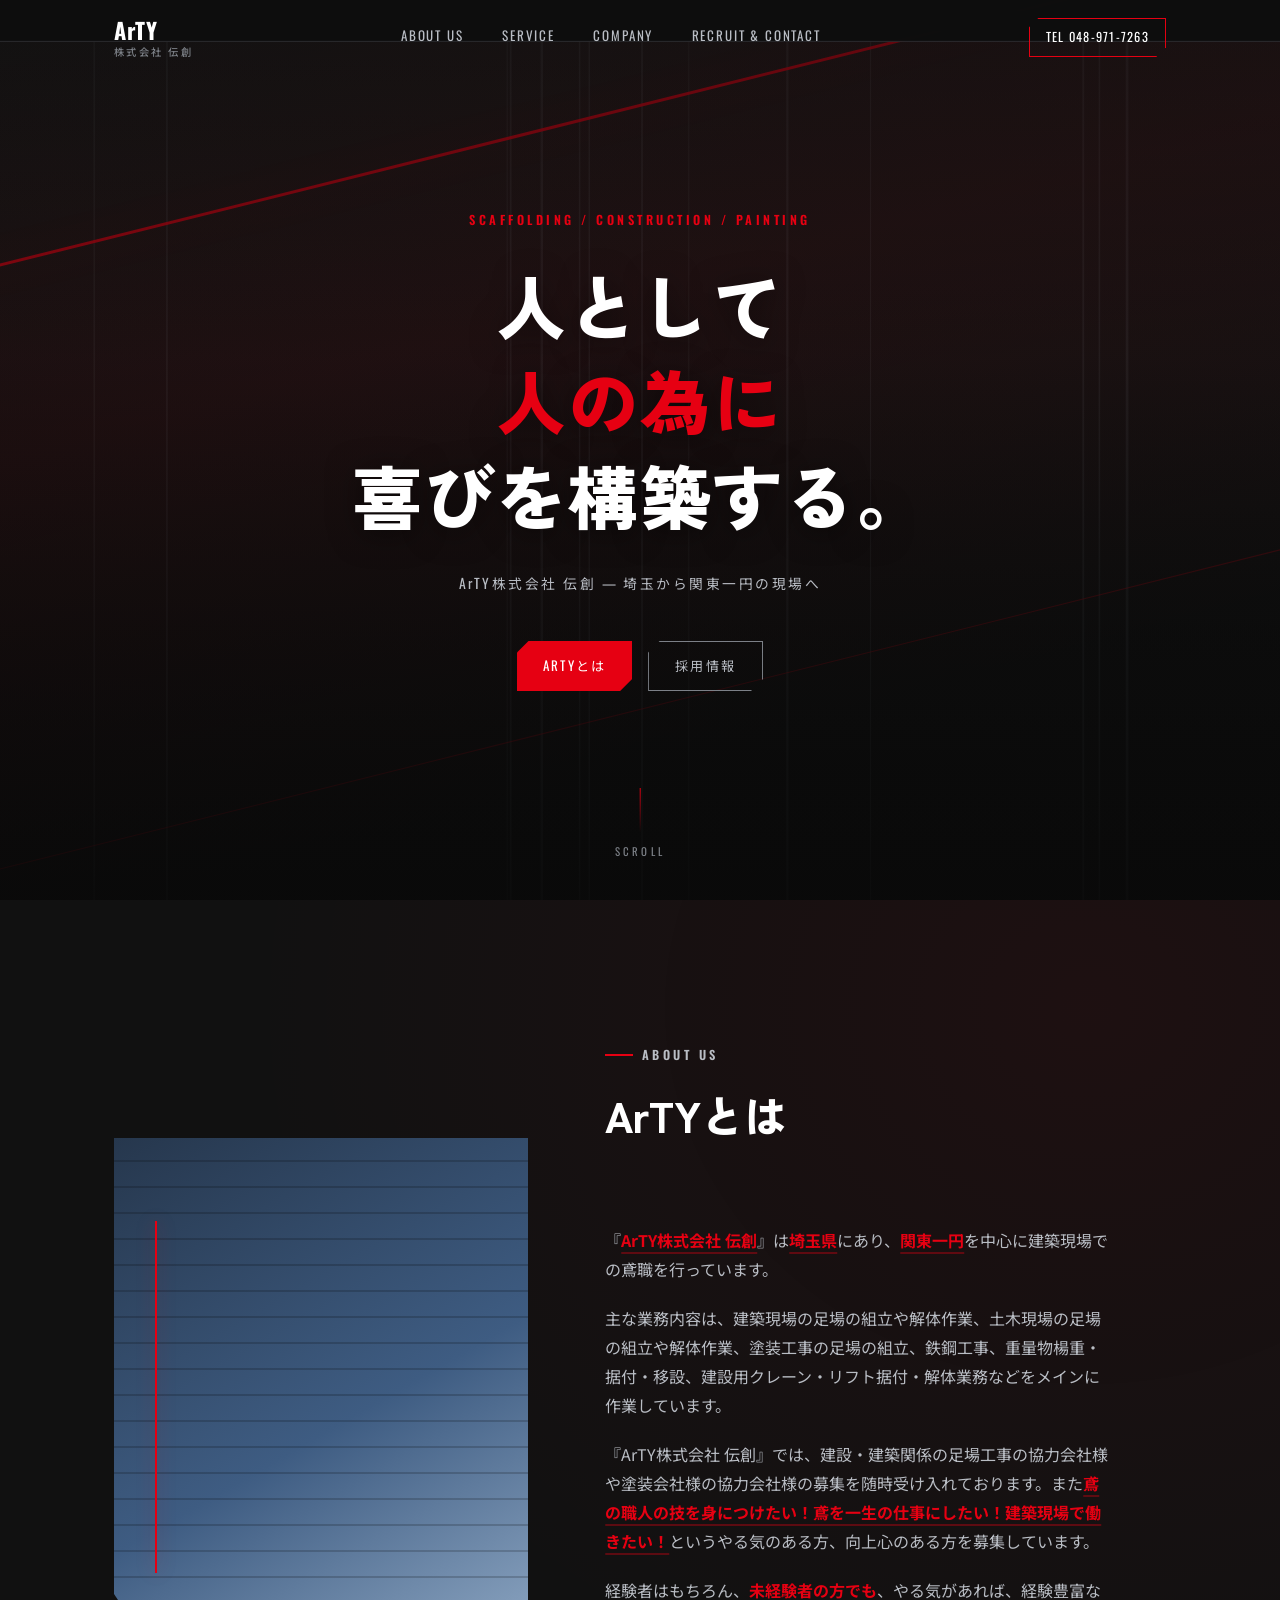
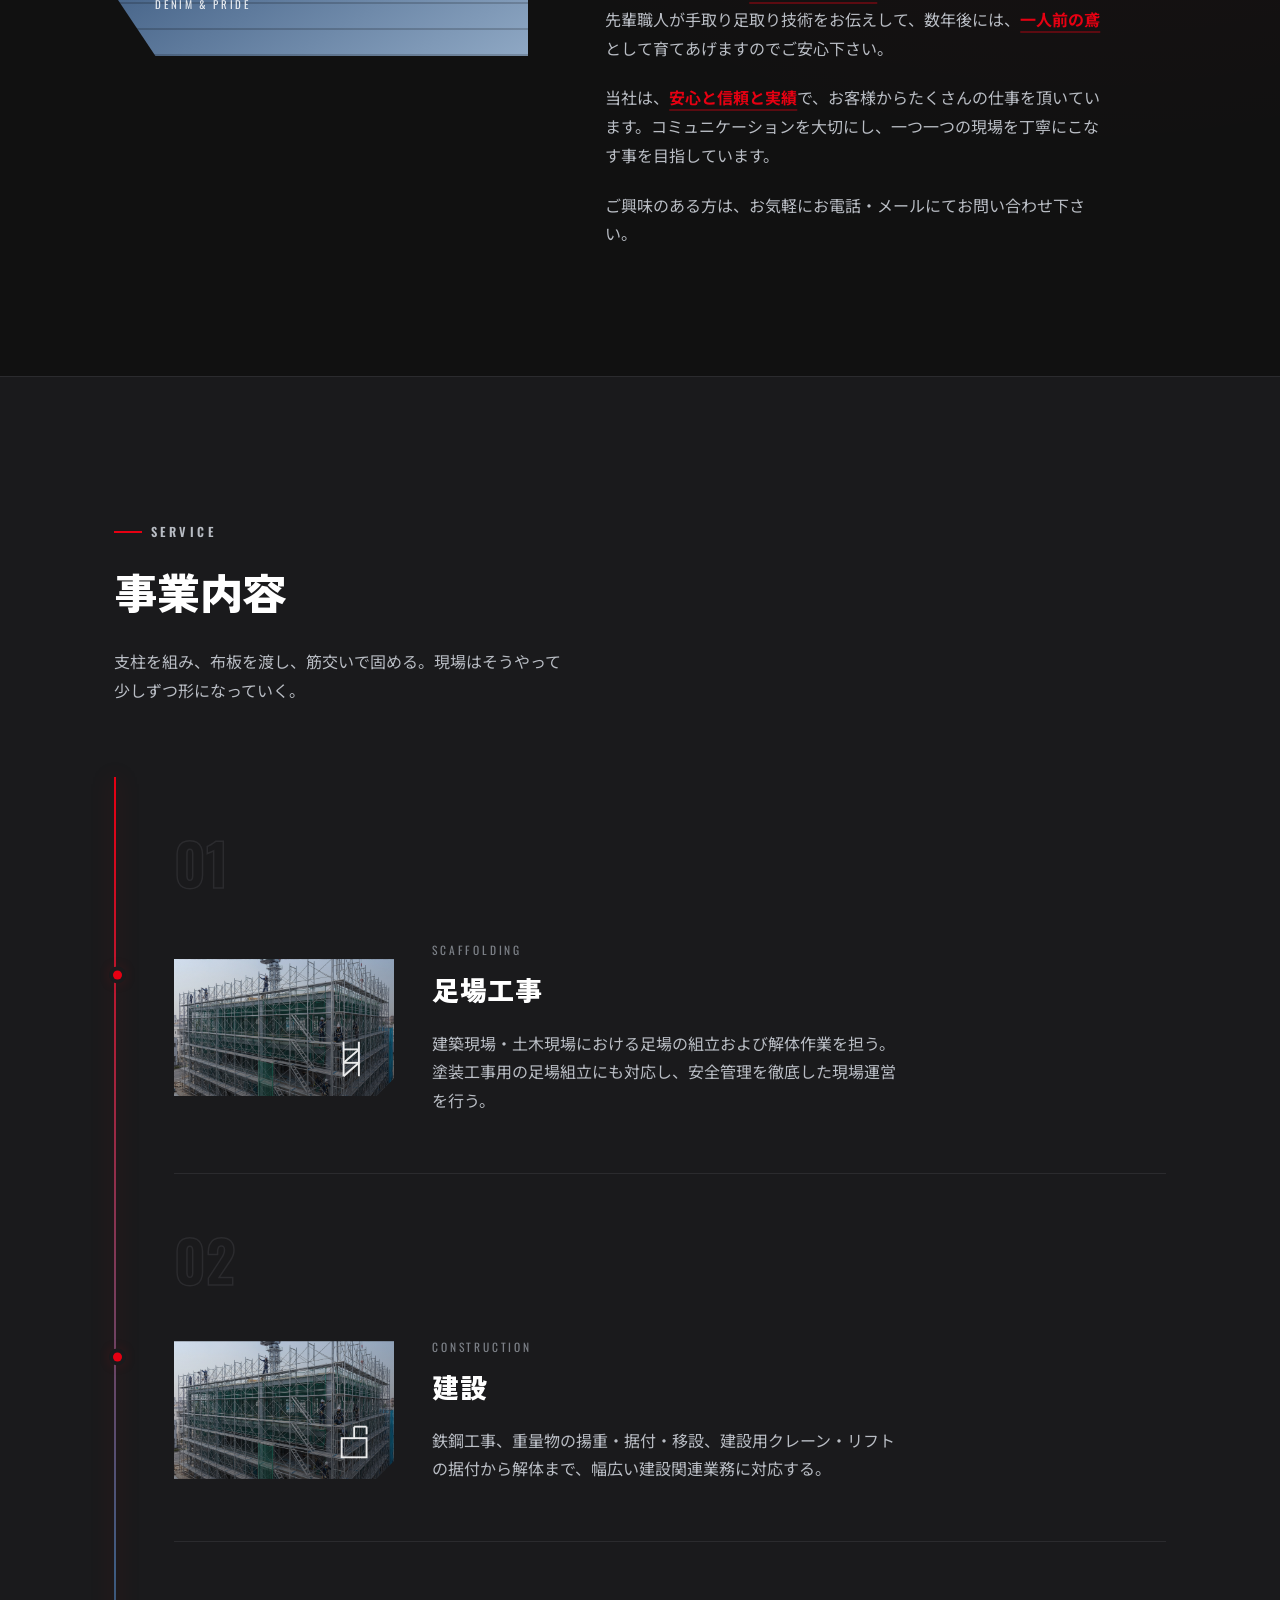
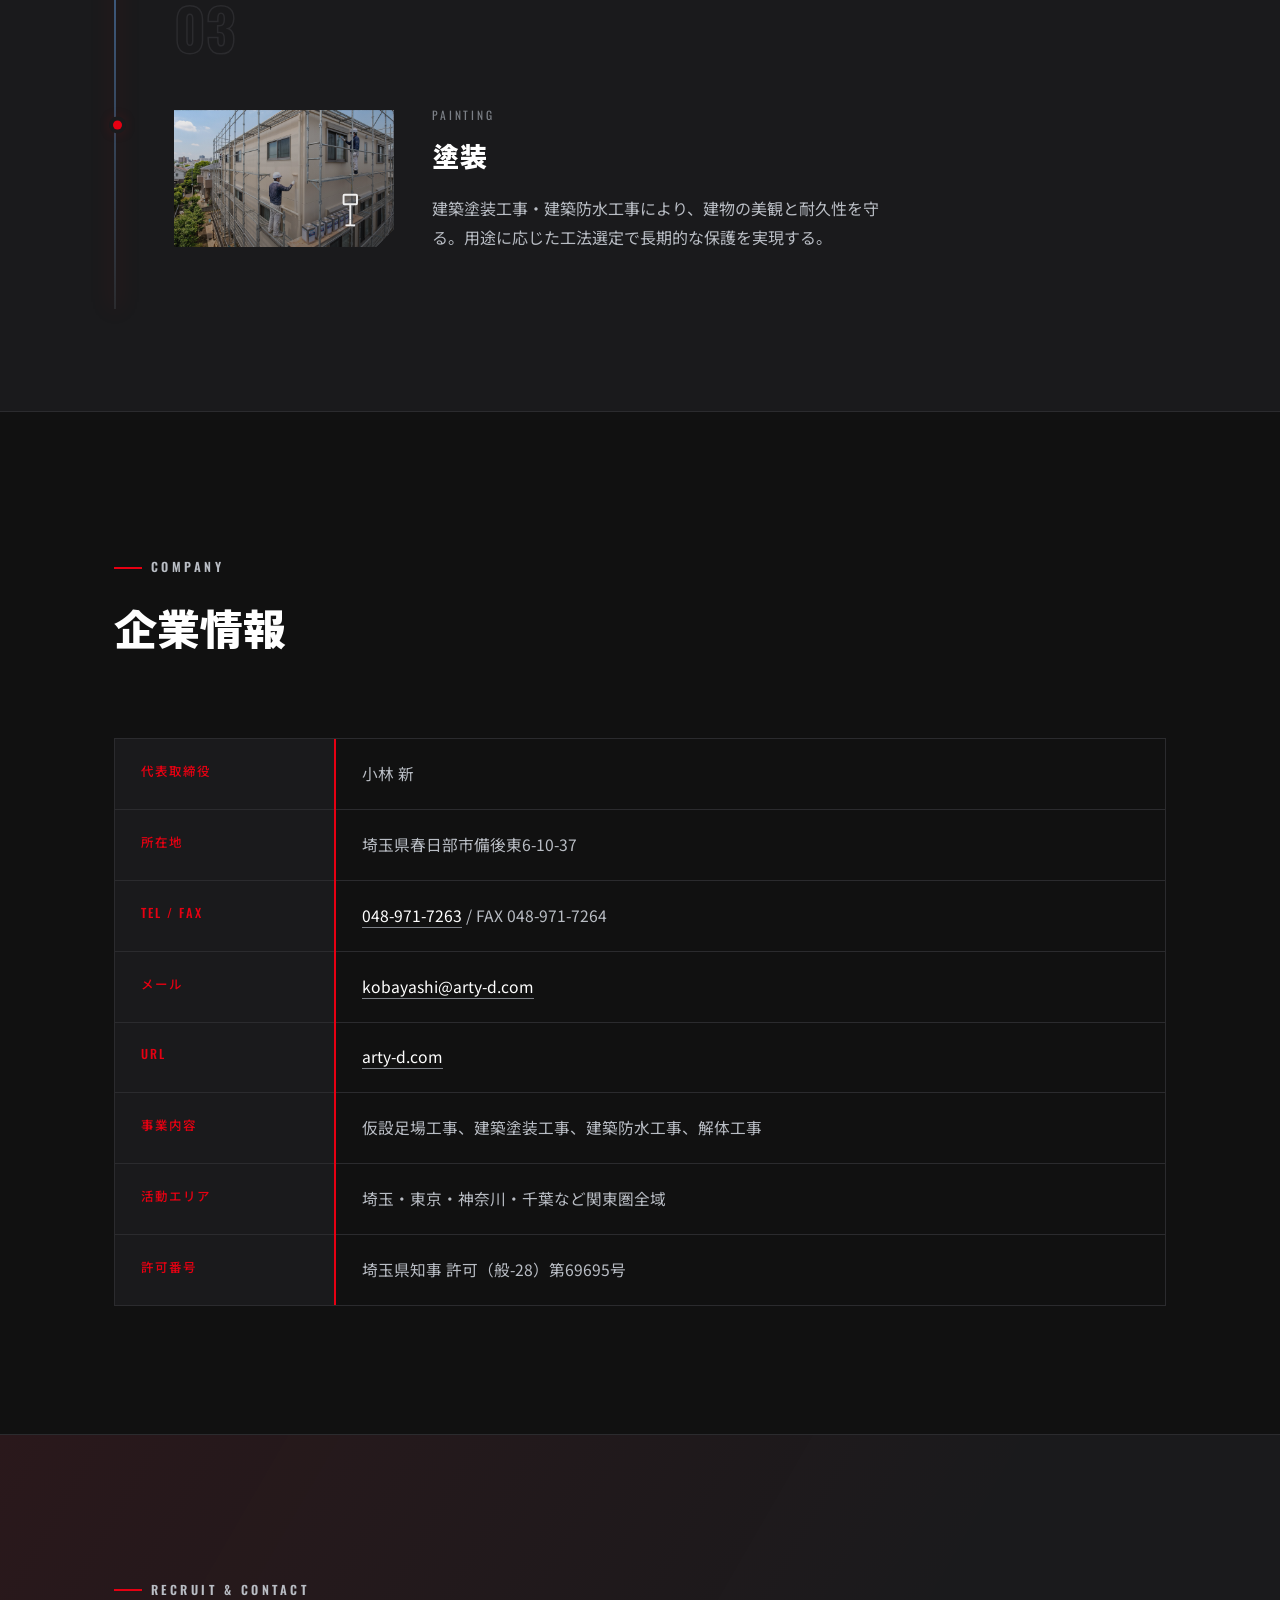
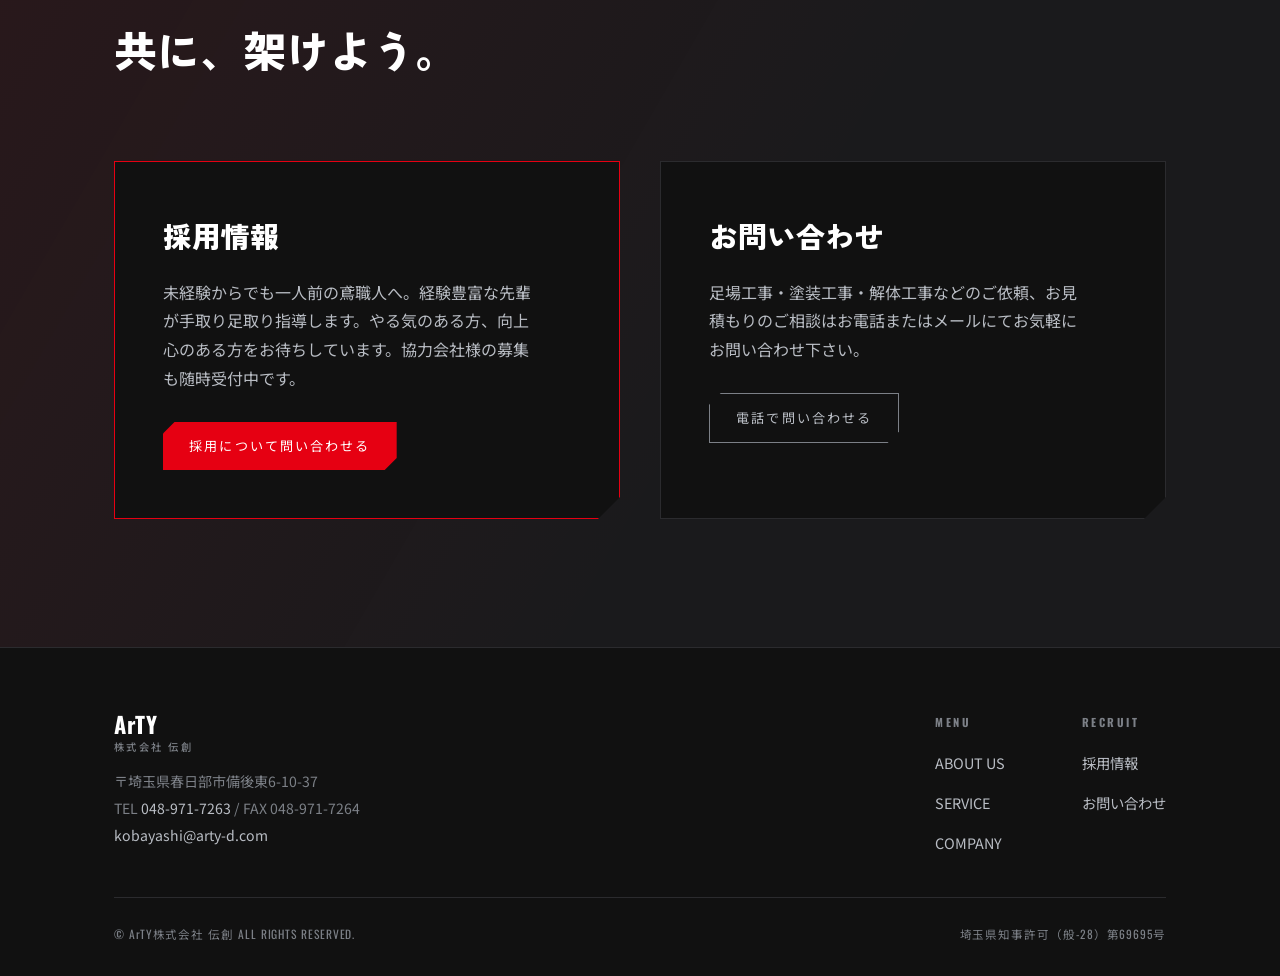
==== index.html @ 69d361a2 "Add construction and painting photos to service section Replaces the remaining CSS placeholders for " ====
<!doctype html>
<html lang="ja">
<head>
<meta charset="UTF-8">
<meta name="viewport" content="width=device-width, initial-scale=1.0">
<title>ArTY株式会社 伝創</title>
<meta name="description" content="埼玉県春日部市、関東一円で鳶職・足場工事を手がけるArTY株式会社 伝創のコーポレートサイト">
<style>
  @import url('https://fonts.googleapis.com/css2?family=Zen+Kaku+Gothic+New:wght@400;500;700;900&family=Noto+Sans+JP:wght@400;500;700&family=Oswald:wght@400;500;600;700&display=swap');

  :root{
    --ink:        #111111;
    --ink-raised: #1a1a1c;
    --ink-line:   #2b2b2e;
    --red:        #E60012;
    --red-glow:   rgba(230,0,18,.35);
    --white:      #FFFFFF;
    --silver:     #B9BDC4;
    --silver-dim: #7C8087;
    --denim:      #3E5C82;
    --denim-deep: #26374d;
    --denim-pale: #8fa8c4;

    --font-display: "Zen Kaku Gothic New", "Noto Sans JP", sans-serif;
    --font-body:    "Noto Sans JP", sans-serif;
    --font-label:   "Oswald", "Noto Sans JP", sans-serif;

    color-scheme: dark;
  }

  *{ box-sizing:border-box; }
  html{ scroll-behavior:smooth; }
  body{
    margin:0;
    background:var(--ink);
    color:var(--white);
    font-family:var(--font-body);
    line-height:1.8;
    -webkit-font-smoothing:antialiased;
    overflow-x:hidden;
  }
  img{ max-width:100%; display:block; }
  a{ color:inherit; text-decoration:none; }
  h1,h2,h3{ font-family:var(--font-display); margin:0; text-wrap:balance; }
  p{ margin:0; }
  ul{ margin:0; padding:0; list-style:none; }
  button{ font-family:inherit; }
  :focus-visible{ outline:2px solid var(--red); outline-offset:3px; }

  .eyebrow{
    font-family:var(--font-label);
    font-weight:600;
    font-size:.78rem;
    letter-spacing:.28em;
    text-transform:uppercase;
    color:var(--red);
    display:flex;
    align-items:center;
    gap:.7em;
  }
  .eyebrow::before{
    content:"";
    width:28px; height:2px;
    background:var(--red);
    display:inline-block;
  }

  .wrap{
    max-width:1180px;
    margin-inline:auto;
    padding-inline:clamp(20px, 5vw, 64px);
  }

  /* ---------- Header ---------- */
  .site-header{
    position:fixed; inset:0 0 auto 0;
    height:76px;
    display:flex; align-items:center;
    z-index:100;
    transition:background-color .4s ease, border-color .4s ease;
    border-bottom:1px solid transparent;
  }
  .site-header.is-solid{
    background:rgba(17,17,17,.92);
    backdrop-filter:blur(8px);
    border-bottom-color:var(--ink-line);
  }
  .header-inner{
    width:100%;
    display:flex; align-items:center; justify-content:space-between;
  }
  .logo{
    font-family:var(--font-label);
    font-weight:700;
    font-size:1.4rem;
    letter-spacing:.03em;
    display:flex; flex-direction:column; line-height:1.1;
  }
  .logo small{
    font-family:var(--font-body);
    font-weight:500;
    font-size:.64rem;
    letter-spacing:.24em;
    color:var(--silver-dim);
    margin-top:.4em;
  }
  .nav-links{
    display:flex; align-items:center; gap:2.4rem;
  }
  .nav-links a{
    font-family:var(--font-label);
    font-size:.82rem;
    letter-spacing:.14em;
    text-transform:uppercase;
    color:var(--silver);
    position:relative;
    padding-bottom:4px;
    transition:color .25s ease;
  }
  .nav-links a::after{
    content:"";
    position:absolute; left:0; right:100%; bottom:0;
    height:2px; background:var(--red);
    transition:right .3s ease;
  }
  .nav-links a:hover{ color:var(--white); }
  .nav-links a:hover::after{ right:0; }
  .nav-cta{
    font-family:var(--font-label);
    font-size:.78rem;
    letter-spacing:.1em;
    color:var(--white);
    border:1px solid var(--red);
    padding:.6em 1.3em;
    display:flex; align-items:center; gap:.5em;
    clip-path:polygon(10px 0,100% 0,100% calc(100% - 10px),calc(100% - 10px) 100%,0 100%,0 10px);
    transition:background-color .25s ease;
  }
  .nav-cta:hover{ background:var(--red); }

  .menu-btn{
    display:none;
    width:38px; height:32px;
    background:none; border:none; cursor:pointer;
    flex-direction:column; justify-content:space-between;
    padding:4px 0;
  }
  .menu-btn span{
    display:block; height:2px; width:100%;
    background:var(--white);
    transition:transform .3s ease, opacity .3s ease;
  }
  .menu-btn.is-open span:nth-child(1){ transform:translateY(9px) rotate(45deg); }
  .menu-btn.is-open span:nth-child(2){ opacity:0; }
  .menu-btn.is-open span:nth-child(3){ transform:translateY(-9px) rotate(-45deg); }

  .mobile-menu{
    position:fixed; inset:76px 0 auto 0;
    background:rgba(14,14,14,.98);
    backdrop-filter:blur(10px);
    border-bottom:1px solid var(--ink-line);
    display:flex; flex-direction:column;
    padding:1.5rem clamp(20px,5vw,64px) 2rem;
    gap:1.1rem;
    transform:translateY(-110%);
    transition:transform .35s ease;
    z-index:99;
  }
  .mobile-menu.is-open{ transform:translateY(0); }
  .mobile-menu a{
    font-family:var(--font-label);
    font-size:1rem;
    letter-spacing:.1em;
    text-transform:uppercase;
    color:var(--silver);
    padding:.5rem 0;
    border-bottom:1px solid var(--ink-line);
  }
  .mobile-menu .mm-sub{
    font-family:var(--font-body);
    font-size:.78rem;
    color:var(--silver-dim);
    text-transform:none;
    letter-spacing:0;
    border:none;
    padding-top:0;
  }

  /* ---------- Hero ---------- */
  .hero{
    position:relative;
    height:100svh;
    min-height:560px;
    display:flex;
    align-items:center;
    overflow:hidden;
    background:var(--ink);
  }
  .hero canvas{
    position:absolute; inset:0;
    width:100%; height:100%;
    display:block;
  }
  .hero::after{
    content:"";
    position:absolute; inset:0;
    background:
      linear-gradient(180deg, rgba(9,9,9,.55) 0%, rgba(9,9,9,.35) 40%, rgba(9,9,9,.85) 100%);
    pointer-events:none;
  }
  .hero-brace{
    position:absolute;
    inset:-10% -20%;
    pointer-events:none;
  }
  .hero-brace span{
    position:absolute;
    background:linear-gradient(90deg, transparent, var(--red) 20%, var(--red) 80%, transparent);
    opacity:.85;
    box-shadow:0 0 40px var(--red-glow);
  }
  .hero-brace .b1{
    width:180%; height:3px;
    top:18%; left:-40%;
    transform:rotate(-14deg);
  }
  .hero-brace .b2{
    width:180%; height:1px;
    top:74%; left:-40%;
    transform:rotate(-14deg);
    opacity:.35;
  }
  .hero-content{
    position:relative;
    z-index:2;
    width:100%;
    text-align:center;
    padding-inline:clamp(20px,6vw,64px);
  }
  .hero-eyebrow{
    justify-content:center;
    margin-bottom:1.6rem;
  }
  .hero-eyebrow::before{ display:none; }
  .hero h1{
    font-weight:900;
    font-size:clamp(1.9rem, 6.4vw, 4.4rem);
    letter-spacing:.03em;
    line-height:1.35;
    color:var(--white);
    text-shadow:0 4px 30px rgba(0,0,0,.5);
  }
  .hero h1 em{
    font-style:normal;
    color:var(--red);
  }
  .hero-sub{
    margin-top:1.8rem;
    font-family:var(--font-label);
    font-size:.86rem;
    letter-spacing:.18em;
    color:var(--silver);
  }
  .hero-actions{
    margin-top:2.8rem;
    display:flex; gap:1rem; justify-content:center; flex-wrap:wrap;
  }
  .btn{
    font-family:var(--font-label);
    font-size:.82rem;
    letter-spacing:.16em;
    text-transform:uppercase;
    padding:.95em 2em;
    display:inline-flex; align-items:center; gap:.6em;
    clip-path:polygon(12px 0,100% 0,100% calc(100% - 12px),calc(100% - 12px) 100%,0 100%,0 12px);
    transition:transform .25s ease, background-color .25s ease, color .25s ease;
  }
  .btn-primary{ background:var(--red); color:var(--white); }
  .btn-primary:hover{ transform:translateY(-2px); background:#ff1a2e; }
  .btn-ghost{ border:1px solid var(--silver-dim); color:var(--silver); }
  .btn-ghost:hover{ border-color:var(--white); color:var(--white); transform:translateY(-2px); }

  .scroll-cue{
    position:absolute; bottom:2.4rem; left:50%; transform:translateX(-50%);
    z-index:2;
    display:flex; flex-direction:column; align-items:center; gap:.6rem;
    color:var(--silver-dim);
  }
  .scroll-cue .line{
    width:1px; height:44px;
    background:linear-gradient(180deg, var(--red), transparent);
    animation:scrollDrop 1.8s ease-in-out infinite;
  }
  @keyframes scrollDrop{
    0%{ transform:scaleY(0); transform-origin:top; }
    50%{ transform:scaleY(1); transform-origin:top; }
    50.1%{ transform-origin:bottom; }
    100%{ transform:scaleY(0); transform-origin:bottom; }
  }
  .scroll-cue span{
    font-family:var(--font-label);
    font-size:.68rem;
    letter-spacing:.3em;
    text-transform:uppercase;
  }

  /* ---------- Section shell ---------- */
  section{ position:relative; }
  .section-head{
    margin-bottom:clamp(2.5rem, 6vw, 4.5rem);
  }
  .section-head h2{
    font-size:clamp(1.9rem, 4vw, 2.7rem);
    font-weight:900;
    margin-top:.6rem;
    color:var(--white);
  }
  .section-head p{
    margin-top:1rem;
    max-width:50ch;
    color:var(--silver);
  }

  /* ---------- About ---------- */
  .about{
    padding:clamp(5rem,10vw,9rem) 0;
    background:
      radial-gradient(ellipse at 85% 10%, rgba(230,0,18,.06), transparent 55%),
      var(--ink);
  }
  .about-grid{
    display:grid;
    grid-template-columns:.85fr 1.15fr;
    gap:clamp(2.5rem,6vw,5rem);
    align-items:start;
  }
  .about-visual{
    position:sticky;
    top:110px;
    aspect-ratio:4/5;
    position:relative;
    background:linear-gradient(150deg, var(--denim-deep), var(--denim) 55%, var(--denim-pale));
    clip-path:polygon(0 0,100% 0,100% 100%,10% 100%,0 88%);
    opacity:0; transform:translateX(-24px);
    transition:opacity .9s ease, transform .9s ease;
  }
  .about-visual::before{
    content:"";
    position:absolute; inset:0;
    background:repeating-linear-gradient(0deg, rgba(0,0,0,.18) 0 2px, transparent 2px 26px);
    mix-blend-mode:multiply;
  }
  .about-visual::after{
    content:"";
    position:absolute; left:10%; top:16%;
    width:2px; height:68%;
    background:var(--red);
    box-shadow:0 0 18px var(--red-glow);
  }
  .about.is-visible .about-visual{ opacity:1; transform:translateX(0); }
  .about-visual-label{
    position:absolute; left:10%; bottom:8%;
    font-family:var(--font-label);
    font-size:.68rem;
    letter-spacing:.24em;
    text-transform:uppercase;
    color:rgba(255,255,255,.85);
  }

  .about-copy p{
    color:var(--silver);
    max-width:56ch;
    opacity:0; transform:translateY(16px);
    transition:opacity .7s ease, transform .7s ease;
  }
  .about-copy p + p{ margin-top:1.3rem; }
  .about.is-visible .about-copy p{ opacity:1; transform:translateY(0); }
  .about.is-visible .about-copy p:nth-child(1){ transition-delay:.05s; }
  .about.is-visible .about-copy p:nth-child(2){ transition-delay:.15s; }
  .about.is-visible .about-copy p:nth-child(3){ transition-delay:.25s; }
  .about.is-visible .about-copy p:nth-child(4){ transition-delay:.35s; }
  .about.is-visible .about-copy p:nth-child(5){ transition-delay:.45s; }
  .about.is-visible .about-copy p:nth-child(6){ transition-delay:.55s; }

  .hl{
    color:var(--red);
    font-weight:700;
    text-decoration:underline;
    text-decoration-color:var(--red-glow);
    text-decoration-thickness:2px;
    text-underline-offset:5px;
  }

  /* ---------- Service / spine section ---------- */
  .service{
    padding:clamp(5rem,10vw,9rem) 0 clamp(4rem,8vw,7rem);
    background:var(--ink-raised);
    border-top:1px solid var(--ink-line);
    border-bottom:1px solid var(--ink-line);
  }
  .spine{
    position:relative;
    padding-left:clamp(28px, 6vw, 60px);
  }
  .spine-rail{
    position:absolute;
    left:0; top:0;
    width:2px; height:100%;
    background:var(--ink-line);
  }
  .spine-rail::before{
    content:"";
    position:absolute; left:0; top:0;
    width:100%; height:100%;
    background:linear-gradient(180deg, var(--red), var(--denim) 70%, transparent);
    transform:scaleY(0);
    transform-origin:top;
    transition:transform 1.4s cubic-bezier(.16,.8,.3,1);
    box-shadow:0 0 22px var(--red-glow);
  }
  .spine.is-visible .spine-rail::before{ transform:scaleY(1); }

  .work-item{
    position:relative;
    display:grid;
    grid-template-columns:120px 1fr;
    gap:clamp(1.5rem,4vw,3rem);
    align-items:center;
    padding-block:clamp(2.2rem,5vw,3.6rem);
    opacity:0;
    transform:translateY(22px);
    transition:opacity .8s ease, transform .8s ease;
  }
  .work-item:not(:last-child){ border-bottom:1px solid var(--ink-line); }
  .spine.is-visible .work-item{ opacity:1; transform:translateY(0); }
  .spine.is-visible .work-item:nth-child(1){ transition-delay:.15s; }
  .spine.is-visible .work-item:nth-child(2){ transition-delay:.45s; }
  .spine.is-visible .work-item:nth-child(3){ transition-delay:.75s; }

  .work-item::before{
    content:"";
    position:absolute;
    left:calc(-1 * clamp(28px,6vw,60px) - 1px);
    top:50%; transform:translateY(-50%);
    width:9px; height:9px;
    border-radius:50%;
    background:var(--red);
    box-shadow:0 0 0 4px var(--ink-raised), 0 0 14px var(--red-glow);
  }

  .work-num{
    font-family:var(--font-label);
    font-size:clamp(2.4rem,5vw,3.6rem);
    font-weight:700;
    color:transparent;
    -webkit-text-stroke:1.5px var(--ink-line);
    line-height:1;
  }
  .work-figure{
    aspect-ratio:16/10;
    position:relative;
    overflow:hidden;
    background:
      repeating-linear-gradient(115deg, var(--denim-deep) 0 14px, var(--denim) 14px 28px),
      var(--ink);
    clip-path:polygon(0 0, 100% 0, 100% calc(100% - 18px), calc(100% - 18px) 100%, 0 100%);
  }
  .work-figure::after{
    content:"";
    position:absolute; inset:0;
    background:linear-gradient(160deg, rgba(17,17,17,.15), rgba(17,17,17,.75));
  }
  .work-figure.has-photo{
    background-size:cover;
    background-position:center;
  }
  .work-figure.has-photo::after{
    background:linear-gradient(160deg, rgba(17,17,17,.05), rgba(17,17,17,.6));
  }
  .work-figure.photo-scaffolding{ background-image:url('assets/images/service-scaffolding.jpg'); }
  .work-figure.photo-construction{ background-image:url('assets/images/service-construction.jpg'); }
  .work-figure.photo-painting{ background-image:url('assets/images/service-painting.jpg'); }
  .work-figure svg{
    position:absolute; right:14px; bottom:14px;
    width:46px; height:46px;
    z-index:1;
    stroke:var(--white);
    opacity:.9;
  }
  .work-body{
    grid-column:1 / -1;
  }
  .work-grid{
    display:grid;
    grid-template-columns:220px 1fr;
    gap:clamp(1.4rem,3vw,2.6rem);
    align-items:center;
  }
  .work-title{
    font-family:var(--font-label);
    font-size:.72rem;
    letter-spacing:.24em;
    color:var(--silver-dim);
    text-transform:uppercase;
    margin-bottom:.5rem;
  }
  .work-title-jp{
    display:block;
    font-family:var(--font-display);
    font-weight:900;
    font-size:clamp(1.3rem,2.6vw,1.7rem);
    color:var(--white);
    letter-spacing:.02em;
    margin-top:.3rem;
  }
  .work-desc{
    color:var(--silver);
    max-width:52ch;
    margin-top:.9rem;
  }

  /* ---------- Company table ---------- */
  .company{
    padding:clamp(5rem,10vw,9rem) 0;
    background:var(--ink);
  }
  .table-wrap{
    overflow-x:auto;
    border:1px solid var(--ink-line);
  }
  .company-table{
    width:100%;
    border-collapse:collapse;
    min-width:520px;
  }
  .company-table tr{
    border-bottom:1px solid var(--ink-line);
  }
  .company-table tr:last-child{ border-bottom:none; }
  .company-table th,
  .company-table td{
    text-align:left;
    padding:1.3rem 1.6rem;
    vertical-align:top;
  }
  .company-table th{
    width:220px;
    font-family:var(--font-label);
    font-weight:500;
    font-size:.78rem;
    letter-spacing:.16em;
    text-transform:uppercase;
    color:var(--red);
    background:var(--ink-raised);
    border-right:2px solid var(--red);
  }
  .company-table td{
    color:var(--silver);
    font-size:.98rem;
  }
  .company-table td a{
    color:var(--white);
    border-bottom:1px solid var(--silver-dim);
    transition:color .2s ease, border-color .2s ease;
  }
  .company-table td a:hover{ color:var(--red); border-color:var(--red); }

  @media (max-width: 640px){
    .company-table thead{ display:none; }
    .company-table, .company-table tbody, .company-table tr, .company-table th, .company-table td{
      display:block;
      width:100%;
    }
    .company-table{ min-width:0; }
    .company-table tr{ padding:1rem 1.4rem; }
    .company-table th{
      border-right:none;
      border-left:2px solid var(--red);
      padding:0 0 .4rem;
      background:none;
    }
    .company-table td{ padding:0 0 1rem; }
  }

  /* ---------- Recruit & Contact ---------- */
  .recruit{
    padding:clamp(5rem,10vw,9rem) 0;
    background:
      linear-gradient(120deg, rgba(230,0,18,.08), transparent 60%),
      var(--ink-raised);
    border-top:1px solid var(--ink-line);
  }
  .rc-grid{
    display:grid;
    grid-template-columns:1fr 1fr;
    gap:clamp(1.5rem,4vw,2.5rem);
  }
  .rc-card{
    position:relative;
    padding:clamp(2.2rem,4vw,3rem);
    background:var(--ink);
    border:1px solid var(--ink-line);
    clip-path:polygon(0 0,100% 0,100% calc(100% - 22px),calc(100% - 22px) 100%,0 100%);
  }
  .rc-card.is-recruit{ border-color:var(--red); }
  .rc-card h3{
    font-size:clamp(1.4rem,2.6vw,1.8rem);
    font-weight:900;
  }
  .rc-card p{
    margin-top:1rem;
    color:var(--silver);
    max-width:42ch;
  }
  .rc-card .btn{ margin-top:1.8rem; }

  /* ---------- Footer ---------- */
  footer{
    padding:clamp(3rem,6vw,4rem) 0 2rem;
    background:var(--ink);
    border-top:1px solid var(--ink-line);
  }
  .footer-top{
    display:flex; justify-content:space-between; gap:3rem; flex-wrap:wrap;
    padding-bottom:2.5rem;
    border-bottom:1px solid var(--ink-line);
  }
  .footer-brand .logo{ margin-bottom:1rem; }
  .footer-brand address{
    font-style:normal;
    color:var(--silver-dim);
    font-size:.88rem;
    line-height:1.9;
  }
  .footer-brand address a{ color:var(--silver); }
  .footer-brand address a:hover{ color:var(--red); }
  .footer-nav{
    display:flex; gap:clamp(2.5rem,6vw,5rem); flex-wrap:wrap;
  }
  .footer-col h3{
    font-family:var(--font-label);
    font-size:.7rem;
    letter-spacing:.22em;
    text-transform:uppercase;
    color:var(--silver-dim);
    margin-bottom:1rem;
  }
  .footer-col ul{ display:flex; flex-direction:column; gap:.7rem; }
  .footer-col a{
    color:var(--silver);
    font-size:.9rem;
    transition:color .2s ease;
  }
  .footer-col a:hover{ color:var(--red); }
  .footer-bottom{
    display:flex; justify-content:space-between; flex-wrap:wrap; gap:1rem;
    padding-top:1.6rem;
    font-family:var(--font-label);
    font-size:.72rem;
    letter-spacing:.08em;
    color:var(--silver-dim);
  }

  @media (prefers-reduced-motion: reduce){
    html{ scroll-behavior:auto; }
    .scroll-cue .line{ animation:none; }
    .spine-rail::before,
    .work-item,
    .about-visual,
    .about-copy p{ transition:none !important; opacity:1 !important; transform:none !important; }
  }

  /* ---------- Responsive ---------- */
  @media (max-width: 900px){
    .about-grid{ grid-template-columns:1fr; }
    .about-visual{ position:static; aspect-ratio:16/9; max-width:420px; }
  }
  @media (max-width: 860px){
    .nav-links, .nav-cta{ display:none; }
    .menu-btn{ display:flex; }
    .work-item{ grid-template-columns:80px 1fr; }
    .work-grid{ grid-template-columns:1fr; }
    .rc-grid{ grid-template-columns:1fr; }
    .footer-top{ flex-direction:column; gap:2rem; }
  }
  @media (max-width: 480px){
    .work-item{ grid-template-columns:56px 1fr; }
    .work-num{ font-size:1.8rem; }
  }
</style>
</head>
<body>

<header class="site-header" id="siteHeader">
  <div class="wrap header-inner">
    <a href="#top" class="logo">ArTY<small>株式会社 伝創</small></a>
    <nav class="nav-links">
      <a href="#about">ABOUT US</a>
      <a href="#service">SERVICE</a>
      <a href="#company">COMPANY</a>
      <a href="#contact">RECRUIT &amp; CONTACT</a>
    </nav>
    <a href="tel:048-971-7263" class="nav-cta">TEL 048-971-7263</a>
    <button class="menu-btn" id="menuBtn" aria-label="メニューを開く" aria-expanded="false">
      <span></span><span></span><span></span>
    </button>
  </div>
</header>

<div class="mobile-menu" id="mobileMenu">
  <a href="#about">ABOUT US</a>
  <a href="#service">SERVICE</a>
  <a href="#company">COMPANY</a>
  <a href="#contact">RECRUIT &amp; CONTACT</a>
  <a href="tel:048-971-7263" class="mm-sub">TEL 048-971-7263</a>
</div>

<section class="hero" id="top">
  <canvas id="heroCanvas" aria-hidden="true"></canvas>
  <div class="hero-brace" aria-hidden="true">
    <span class="b1"></span>
    <span class="b2"></span>
  </div>
  <div class="hero-content">
    <p class="eyebrow hero-eyebrow">SCAFFOLDING / CONSTRUCTION / PAINTING</p>
    <h1>人として<br><em>人の為に</em><br>喜びを構築する。</h1>
    <p class="hero-sub">ArTY株式会社 伝創 — 埼玉から関東一円の現場へ</p>
    <div class="hero-actions">
      <a href="#about" class="btn btn-primary">ArTYとは</a>
      <a href="#contact" class="btn btn-ghost">採用情報</a>
    </div>
  </div>
  <div class="scroll-cue" aria-hidden="true">
    <span class="line"></span>
    <span>SCROLL</span>
  </div>
</section>

<section class="about" id="about">
  <div class="wrap about-grid">
    <div class="about-visual">
      <span class="about-visual-label">DENIM &amp; PRIDE</span>
    </div>
    <div>
      <div class="section-head">
        <p class="eyebrow">ABOUT US</p>
        <h2>ArTYとは</h2>
      </div>
      <div class="about-copy">
        <p>『<span class="hl">ArTY株式会社 伝創</span>』は<span class="hl">埼玉県</span>にあり、<span class="hl">関東一円</span>を中心に建築現場での鳶職を行っています。</p>
        <p>主な業務内容は、建築現場の足場の組立や解体作業、土木現場の足場の組立や解体作業、塗装工事の足場の組立、鉄鋼工事、重量物楊重・据付・移設、建設用クレーン・リフト据付・解体業務などをメインに作業しています。</p>
        <p>『ArTY株式会社 伝創』では、建設・建築関係の足場工事の協力会社様や塗装会社様の協力会社様の募集を随時受け入れております。また<span class="hl">鳶の職人の技を身につけたい！鳶を一生の仕事にしたい！建築現場で働きたい！</span>というやる気のある方、向上心のある方を募集しています。</p>
        <p>経験者はもちろん、<span class="hl">未経験者の方でも</span>、やる気があれば、経験豊富な先輩職人が手取り足取り技術をお伝えして、数年後には、<span class="hl">一人前の鳶</span>として育てあげますのでご安心下さい。</p>
        <p>当社は、<span class="hl">安心と信頼と実績</span>で、お客様からたくさんの仕事を頂いています。コミュニケーションを大切にし、一つ一つの現場を丁寧にこなす事を目指しています。</p>
        <p>ご興味のある方は、お気軽にお電話・メールにてお問い合わせ下さい。</p>
      </div>
    </div>
  </div>
</section>

<section class="service" id="service">
  <div class="wrap">
    <div class="section-head">
      <p class="eyebrow">SERVICE</p>
      <h2>事業内容</h2>
      <p>支柱を組み、布板を渡し、筋交いで固める。現場はそうやって少しずつ形になっていく。</p>
    </div>

    <div class="spine" id="spine">
      <div class="spine-rail" aria-hidden="true"></div>

      <div class="work-item">
        <div class="work-num">01</div>
        <div class="work-body">
          <div class="work-grid">
            <div class="work-figure has-photo photo-scaffolding" role="img" aria-label="足場を組む職人たちの現場写真">
              <svg viewBox="0 0 48 48" fill="none" stroke-width="2">
                <line x1="10" y1="6" x2="10" y2="42"/>
                <line x1="26" y1="6" x2="26" y2="42"/>
                <line x1="10" y1="14" x2="26" y2="14"/>
                <line x1="10" y1="28" x2="26" y2="28"/>
                <line x1="10" y1="42" x2="26" y2="28"/>
                <line x1="10" y1="28" x2="26" y2="14"/>
              </svg>
            </div>
            <div>
              <p class="work-title">SCAFFOLDING<span class="work-title-jp">足場工事</span></p>
              <p class="work-desc">建築現場・土木現場における足場の組立および解体作業を担う。塗装工事用の足場組立にも対応し、安全管理を徹底した現場運営を行う。</p>
            </div>
          </div>
        </div>
      </div>

      <div class="work-item">
        <div class="work-num">02</div>
        <div class="work-body">
          <div class="work-grid">
            <div class="work-figure has-photo photo-construction" role="img" aria-label="鉄骨・重量物を扱う建設現場の写真">
              <svg viewBox="0 0 48 48" fill="none" stroke-width="2">
                <rect x="8" y="20" width="26" height="20"/>
                <line x1="21" y1="20" x2="21" y2="8"/>
                <line x1="21" y1="8" x2="34" y2="8"/>
                <line x1="34" y1="8" x2="34" y2="16"/>
              </svg>
            </div>
            <div>
              <p class="work-title">CONSTRUCTION<span class="work-title-jp">建設</span></p>
              <p class="work-desc">鉄鋼工事、重量物の揚重・据付・移設、建設用クレーン・リフトの据付から解体まで、幅広い建設関連業務に対応する。</p>
            </div>
          </div>
        </div>
      </div>

      <div class="work-item">
        <div class="work-num">03</div>
        <div class="work-body">
          <div class="work-grid">
            <div class="work-figure has-photo photo-painting" role="img" aria-label="外壁を塗装する職人たちの現場写真">
              <svg viewBox="0 0 48 48" fill="none" stroke-width="2">
                <rect x="10" y="8" width="14" height="10" rx="1"/>
                <line x1="17" y1="18" x2="17" y2="34"/>
                <line x1="17" y1="34" x2="17" y2="40"/>
                <line x1="12" y1="40" x2="22" y2="40"/>
              </svg>
            </div>
            <div>
              <p class="work-title">PAINTING<span class="work-title-jp">塗装</span></p>
              <p class="work-desc">建築塗装工事・建築防水工事により、建物の美観と耐久性を守る。用途に応じた工法選定で長期的な保護を実現する。</p>
            </div>
          </div>
        </div>
      </div>
    </div>
  </div>
</section>

<section class="company" id="company">
  <div class="wrap">
    <div class="section-head">
      <p class="eyebrow">COMPANY</p>
      <h2>企業情報</h2>
    </div>
    <div class="table-wrap">
      <table class="company-table">
        <tbody>
          <tr>
            <th scope="row">代表取締役</th>
            <td data-label="代表取締役">小林 新</td>
          </tr>
          <tr>
            <th scope="row">所在地</th>
            <td data-label="所在地">埼玉県春日部市備後東6-10-37</td>
          </tr>
          <tr>
            <th scope="row">TEL / FAX</th>
            <td data-label="TEL / FAX"><a href="tel:048-971-7263">048-971-7263</a> / FAX 048-971-7264</td>
          </tr>
          <tr>
            <th scope="row">メール</th>
            <td data-label="メール"><a href="mailto:kobayashi@arty-d.com">kobayashi@arty-d.com</a></td>
          </tr>
          <tr>
            <th scope="row">URL</th>
            <td data-label="URL"><a href="http://arty-d.com" target="_blank" rel="noopener">arty-d.com</a></td>
          </tr>
          <tr>
            <th scope="row">事業内容</th>
            <td data-label="事業内容">仮設足場工事、建築塗装工事、建築防水工事、解体工事</td>
          </tr>
          <tr>
            <th scope="row">活動エリア</th>
            <td data-label="活動エリア">埼玉・東京・神奈川・千葉など関東圏全域</td>
          </tr>
          <tr>
            <th scope="row">許可番号</th>
            <td data-label="許可番号">埼玉県知事 許可（般-28）第69695号</td>
          </tr>
        </tbody>
      </table>
    </div>
  </div>
</section>

<section class="recruit" id="contact">
  <div class="wrap">
    <div class="section-head">
      <p class="eyebrow">RECRUIT &amp; CONTACT</p>
      <h2>共に、架けよう。</h2>
    </div>
    <div class="rc-grid">
      <div class="rc-card is-recruit">
        <h3>採用情報</h3>
        <p>未経験からでも一人前の鳶職人へ。経験豊富な先輩が手取り足取り指導します。やる気のある方、向上心のある方をお待ちしています。協力会社様の募集も随時受付中です。</p>
        <a href="mailto:kobayashi@arty-d.com?subject=採用について" class="btn btn-primary">採用について問い合わせる</a>
      </div>
      <div class="rc-card">
        <h3>お問い合わせ</h3>
        <p>足場工事・塗装工事・解体工事などのご依頼、お見積もりのご相談はお電話またはメールにてお気軽にお問い合わせ下さい。</p>
        <a href="tel:048-971-7263" class="btn btn-ghost">電話で問い合わせる</a>
      </div>
    </div>
  </div>
</section>

<footer>
  <div class="wrap">
    <div class="footer-top">
      <div class="footer-brand">
        <a href="#top" class="logo">ArTY<small>株式会社 伝創</small></a>
        <address>
          〒埼玉県春日部市備後東6-10-37<br>
          TEL <a href="tel:048-971-7263">048-971-7263</a> / FAX 048-971-7264<br>
          <a href="mailto:kobayashi@arty-d.com">kobayashi@arty-d.com</a>
        </address>
      </div>
      <div class="footer-nav">
        <div class="footer-col">
          <h3>Menu</h3>
          <ul>
            <li><a href="#about">ABOUT US</a></li>
            <li><a href="#service">SERVICE</a></li>
            <li><a href="#company">COMPANY</a></li>
          </ul>
        </div>
        <div class="footer-col">
          <h3>Recruit</h3>
          <ul>
            <li><a href="#contact">採用情報</a></li>
            <li><a href="#contact">お問い合わせ</a></li>
          </ul>
        </div>
      </div>
    </div>
    <div class="footer-bottom">
      <span>© ArTY株式会社 伝創 ALL RIGHTS RESERVED.</span>
      <span>埼玉県知事許可（般-28）第69695号</span>
    </div>
  </div>
</footer>

<script>
(function(){
  "use strict";
  var reduceMotion = window.matchMedia("(prefers-reduced-motion: reduce)").matches;

  /* ---- header solidify ---- */
  var header = document.getElementById("siteHeader");
  var hero = document.getElementById("top");
  var headerObserver = new IntersectionObserver(function(entries){
    entries.forEach(function(entry){
      header.classList.toggle("is-solid", !entry.isIntersecting || entry.intersectionRatio < 0.7);
    });
  }, { threshold: [0, 0.7] });
  headerObserver.observe(hero);

  /* ---- mobile menu ---- */
  var menuBtn = document.getElementById("menuBtn");
  var mobileMenu = document.getElementById("mobileMenu");
  menuBtn.addEventListener("click", function(){
    var open = mobileMenu.classList.toggle("is-open");
    menuBtn.classList.toggle("is-open", open);
    menuBtn.setAttribute("aria-expanded", open ? "true" : "false");
  });
  mobileMenu.querySelectorAll("a").forEach(function(a){
    a.addEventListener("click", function(){
      mobileMenu.classList.remove("is-open");
      menuBtn.classList.remove("is-open");
      menuBtn.setAttribute("aria-expanded", "false");
    });
  });

  /* ---- scroll reveal (about fade-in / service spine + fade-up) ---- */
  var revealTargets = document.querySelectorAll(".about, .spine");
  var revealObserver = new IntersectionObserver(function(entries, obs){
    entries.forEach(function(entry){
      if (entry.isIntersecting){
        entry.target.classList.add("is-visible");
        obs.unobserve(entry.target);
      }
    });
  }, { threshold: 0.22 });
  revealTargets.forEach(function(el){ revealObserver.observe(el); });

  /* ---- hero canvas: placeholder for a real muted <video autoplay loop> ---- */
  var canvas = document.getElementById("heroCanvas");
  var ctx = canvas.getContext("2d");
  var w, h, dpr = Math.min(window.devicePixelRatio || 1, 2);

  function resize(){
    w = canvas.clientWidth;
    h = canvas.clientHeight;
    canvas.width = w * dpr;
    canvas.height = h * dpr;
    ctx.setTransform(dpr, 0, 0, dpr, 0, 0);
  }
  window.addEventListener("resize", resize);
  resize();

  var poles = [];
  var poleCount = 14;
  for (var i = 0; i < poleCount; i++){
    poles.push({ x: Math.random(), speed: 0.05 + Math.random() * 0.08, width: 1 + Math.random() * 2 });
  }

  function drawFrame(t){
    ctx.clearRect(0, 0, w, h);

    var g = ctx.createLinearGradient(0, 0, 0, h);
    g.addColorStop(0, "#1c1c1c");
    g.addColorStop(1, "#0c0c0c");
    ctx.fillStyle = g;
    ctx.fillRect(0, 0, w, h);

    ctx.strokeStyle = "rgba(180,190,200,0.10)";
    poles.forEach(function(p){
      var x = ((p.x * w) + (reduceMotion ? 0 : t * p.speed * 6)) % (w + 60) - 30;
      ctx.lineWidth = p.width;
      ctx.beginPath();
      ctx.moveTo(x, 0);
      ctx.lineTo(x, h);
      ctx.stroke();
    });

    if (!reduceMotion){
      var sweepX = ((t * 0.05) % (w * 1.6)) - w * 0.3;
      var sg = ctx.createLinearGradient(sweepX - 120, 0, sweepX + 120, h);
      sg.addColorStop(0, "rgba(230,0,18,0)");
      sg.addColorStop(0.5, "rgba(230,0,18,0.10)");
      sg.addColorStop(1, "rgba(230,0,18,0)");
      ctx.fillStyle = sg;
      ctx.fillRect(0, 0, w, h);
    }

    ctx.fillStyle = "rgba(255,255,255,0.025)";
    for (var n = 0; n < 60; n++){
      ctx.fillRect(Math.random() * w, Math.random() * h, 1, 1);
    }
  }

  if (reduceMotion){
    drawFrame(0);
  } else {
    requestAnimationFrame(function loop(t){
      drawFrame(t);
      requestAnimationFrame(loop);
    });
  }
})();
</script>
</body>
</html>
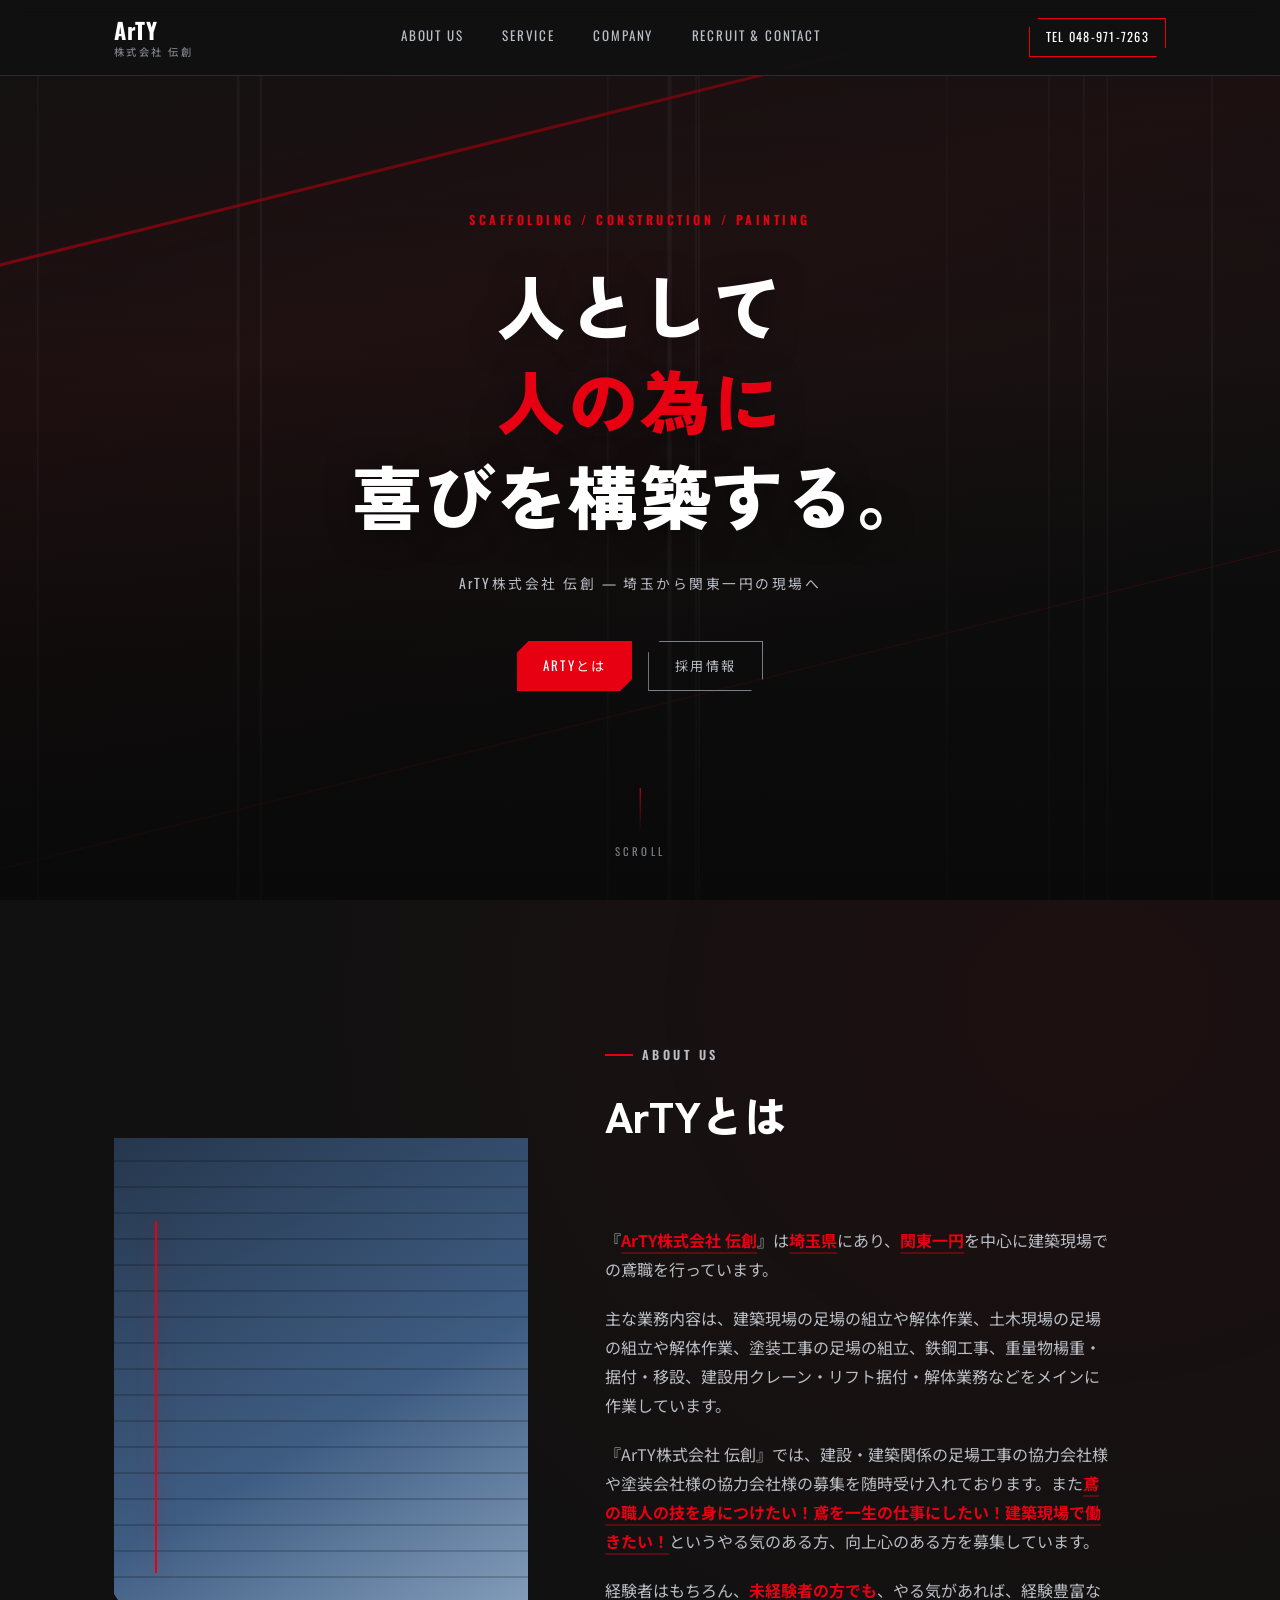
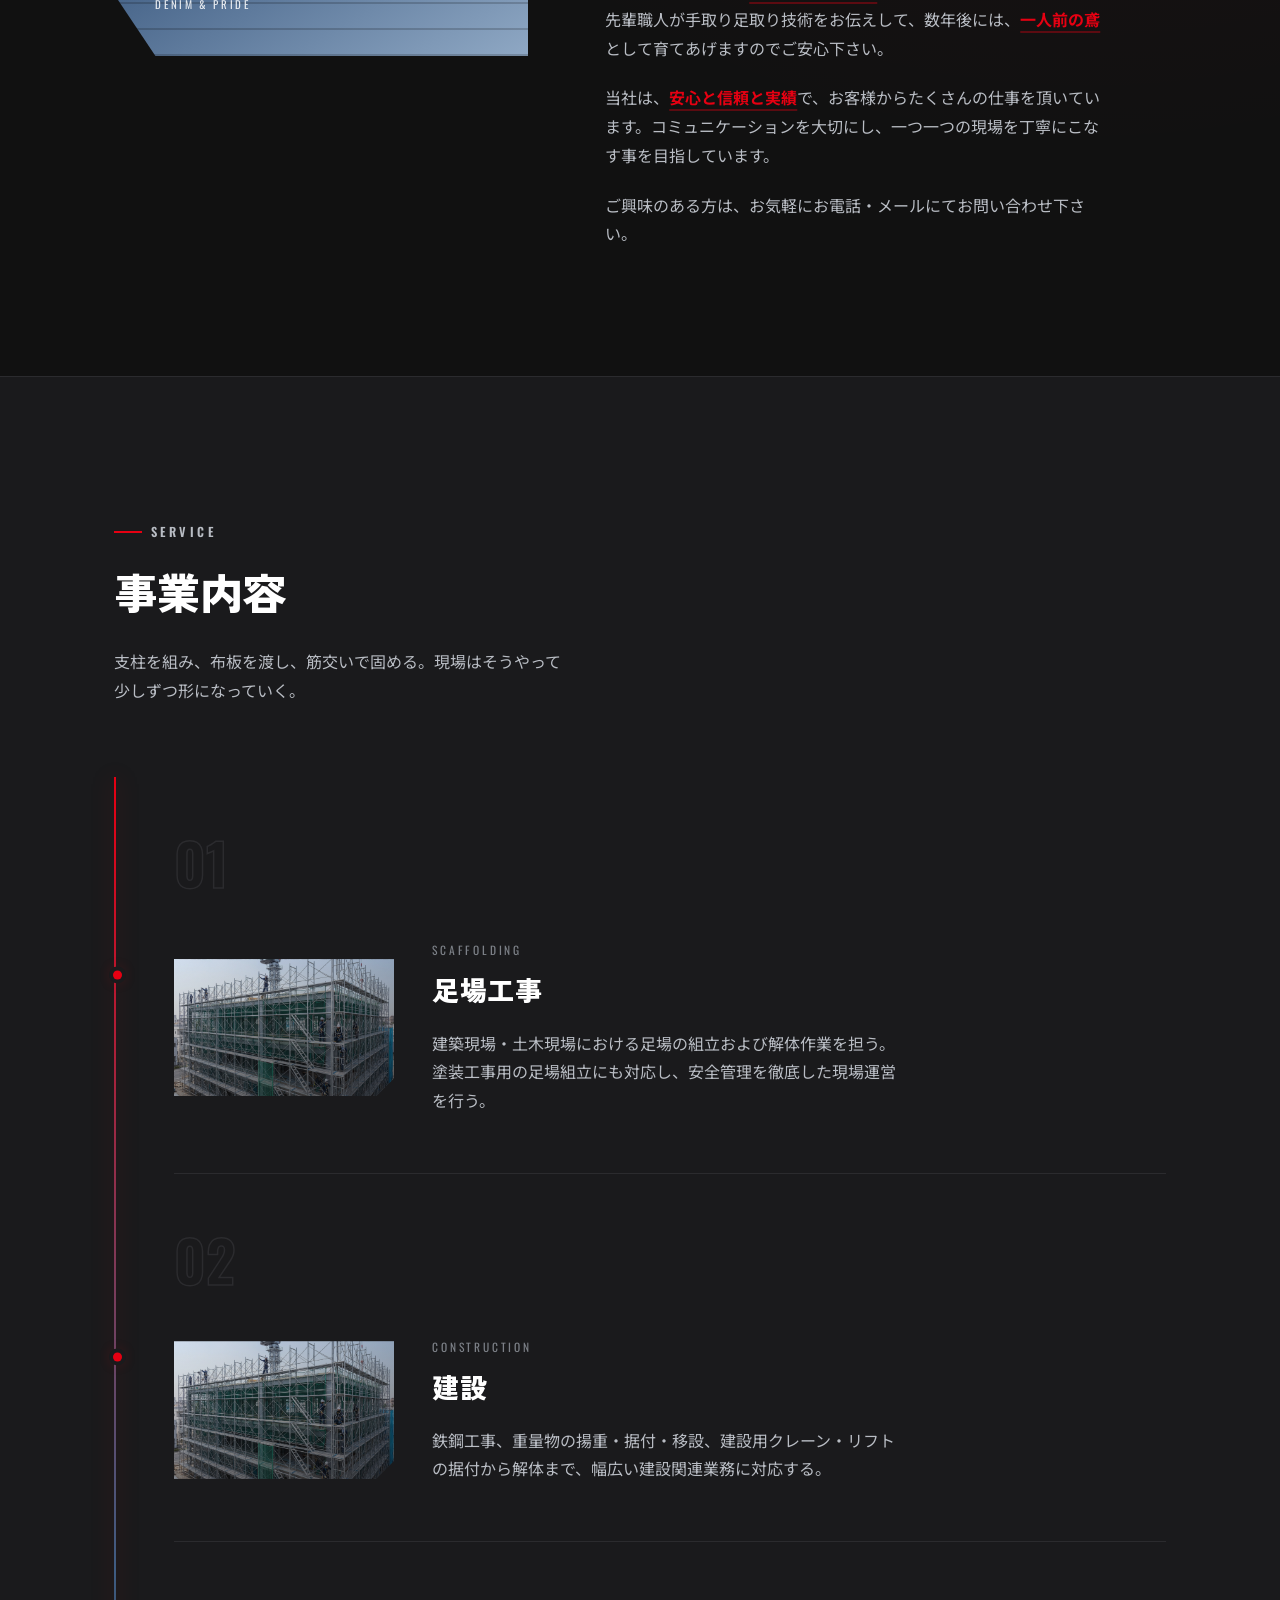
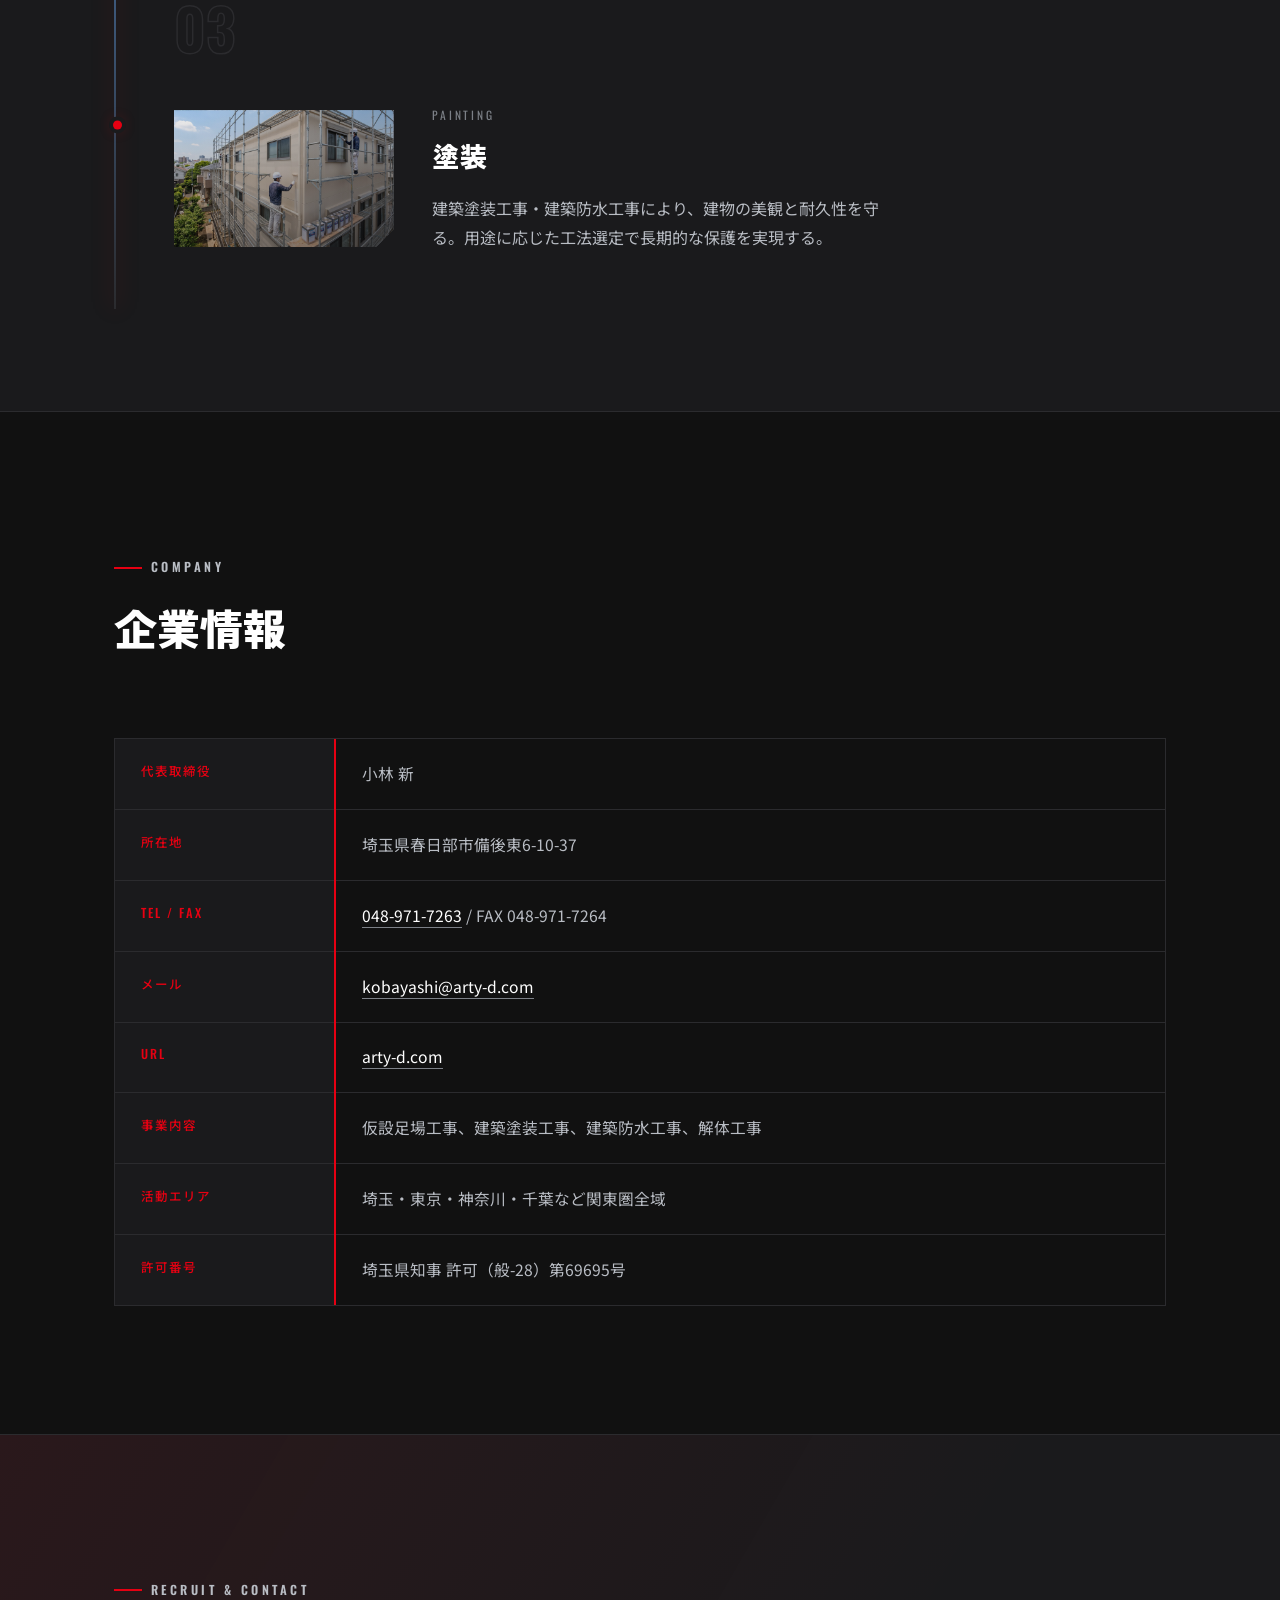
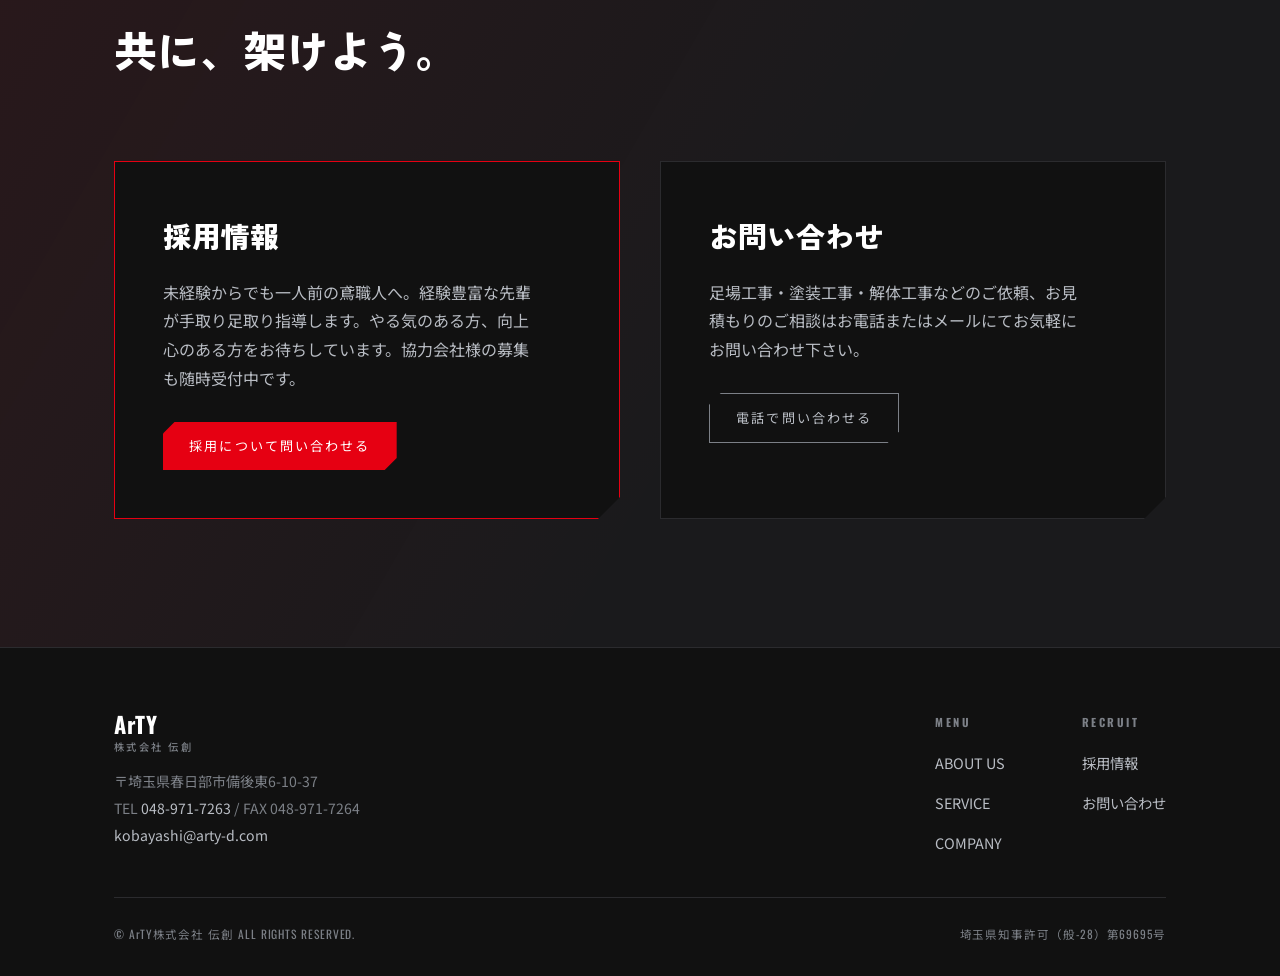
==== commit 9c0e4070: "Remove decorative icon overlay from service photos" ====
--- a/index.html
+++ b/index.html
@@ -480,13 +480,6 @@
   .work-figure.photo-scaffolding{ background-image:url('assets/images/service-scaffolding.jpg'); }
   .work-figure.photo-construction{ background-image:url('assets/images/service-construction.jpg'); }
   .work-figure.photo-painting{ background-image:url('assets/images/service-painting.jpg'); }
-  .work-figure svg{
-    position:absolute; right:14px; bottom:14px;
-    width:46px; height:46px;
-    z-index:1;
-    stroke:var(--white);
-    opacity:.9;
-  }
   .work-body{
     grid-column:1 / -1;
   }
@@ -773,16 +766,7 @@
         <div class="work-num">01</div>
         <div class="work-body">
           <div class="work-grid">
-            <div class="work-figure has-photo photo-scaffolding" role="img" aria-label="足場を組む職人たちの現場写真">
-              <svg viewBox="0 0 48 48" fill="none" stroke-width="2">
-                <line x1="10" y1="6" x2="10" y2="42"/>
-                <line x1="26" y1="6" x2="26" y2="42"/>
-                <line x1="10" y1="14" x2="26" y2="14"/>
-                <line x1="10" y1="28" x2="26" y2="28"/>
-                <line x1="10" y1="42" x2="26" y2="28"/>
-                <line x1="10" y1="28" x2="26" y2="14"/>
-              </svg>
-            </div>
+            <div class="work-figure has-photo photo-scaffolding" role="img" aria-label="足場を組む職人たちの現場写真"></div>
             <div>
               <p class="work-title">SCAFFOLDING<span class="work-title-jp">足場工事</span></p>
               <p class="work-desc">建築現場・土木現場における足場の組立および解体作業を担う。塗装工事用の足場組立にも対応し、安全管理を徹底した現場運営を行う。</p>
@@ -795,14 +779,7 @@
         <div class="work-num">02</div>
         <div class="work-body">
           <div class="work-grid">
-            <div class="work-figure has-photo photo-construction" role="img" aria-label="鉄骨・重量物を扱う建設現場の写真">
-              <svg viewBox="0 0 48 48" fill="none" stroke-width="2">
-                <rect x="8" y="20" width="26" height="20"/>
-                <line x1="21" y1="20" x2="21" y2="8"/>
-                <line x1="21" y1="8" x2="34" y2="8"/>
-                <line x1="34" y1="8" x2="34" y2="16"/>
-              </svg>
-            </div>
+            <div class="work-figure has-photo photo-construction" role="img" aria-label="鉄骨・重量物を扱う建設現場の写真"></div>
             <div>
               <p class="work-title">CONSTRUCTION<span class="work-title-jp">建設</span></p>
               <p class="work-desc">鉄鋼工事、重量物の揚重・据付・移設、建設用クレーン・リフトの据付から解体まで、幅広い建設関連業務に対応する。</p>
@@ -815,14 +792,7 @@
         <div class="work-num">03</div>
         <div class="work-body">
           <div class="work-grid">
-            <div class="work-figure has-photo photo-painting" role="img" aria-label="外壁を塗装する職人たちの現場写真">
-              <svg viewBox="0 0 48 48" fill="none" stroke-width="2">
-                <rect x="10" y="8" width="14" height="10" rx="1"/>
-                <line x1="17" y1="18" x2="17" y2="34"/>
-                <line x1="17" y1="34" x2="17" y2="40"/>
-                <line x1="12" y1="40" x2="22" y2="40"/>
-              </svg>
-            </div>
+            <div class="work-figure has-photo photo-painting" role="img" aria-label="外壁を塗装する職人たちの現場写真"></div>
             <div>
               <p class="work-title">PAINTING<span class="work-title-jp">塗装</span></p>
               <p class="work-desc">建築塗装工事・建築防水工事により、建物の美観と耐久性を守る。用途に応じた工法選定で長期的な保護を実現する。</p>
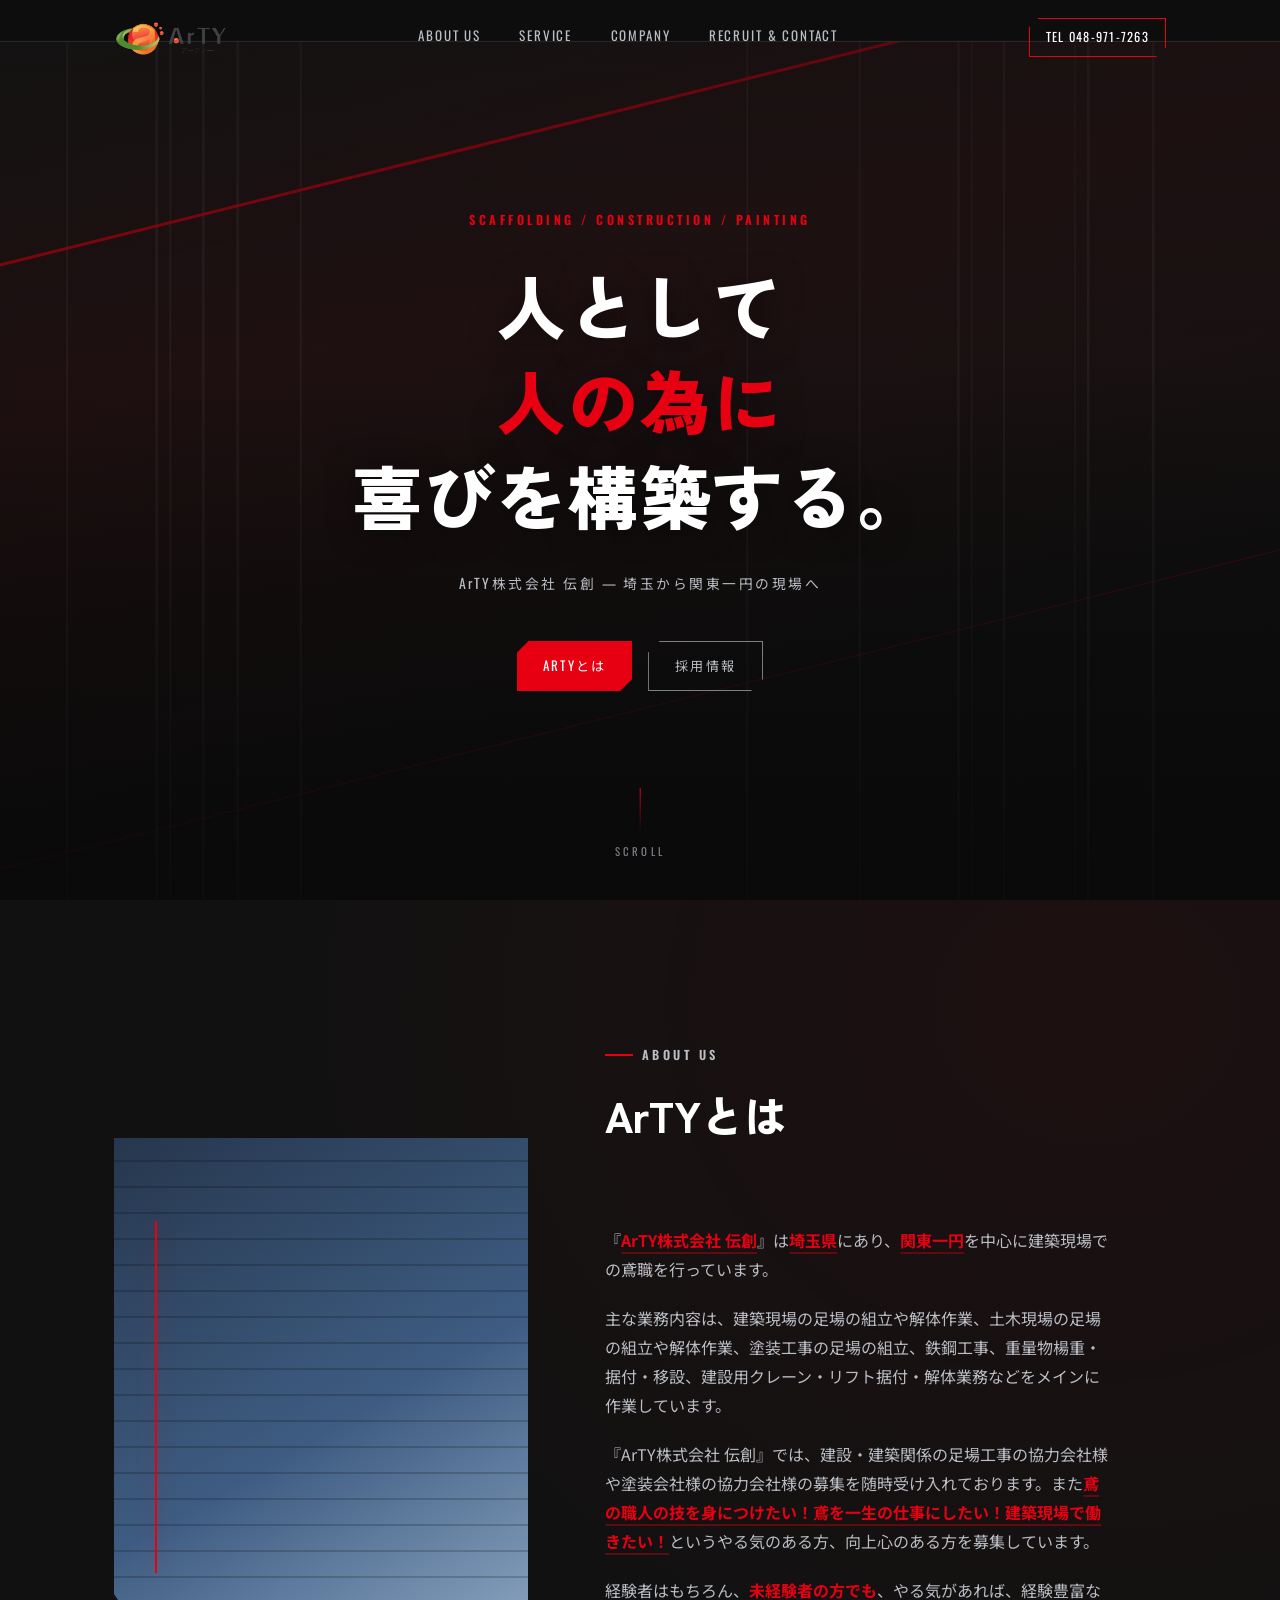
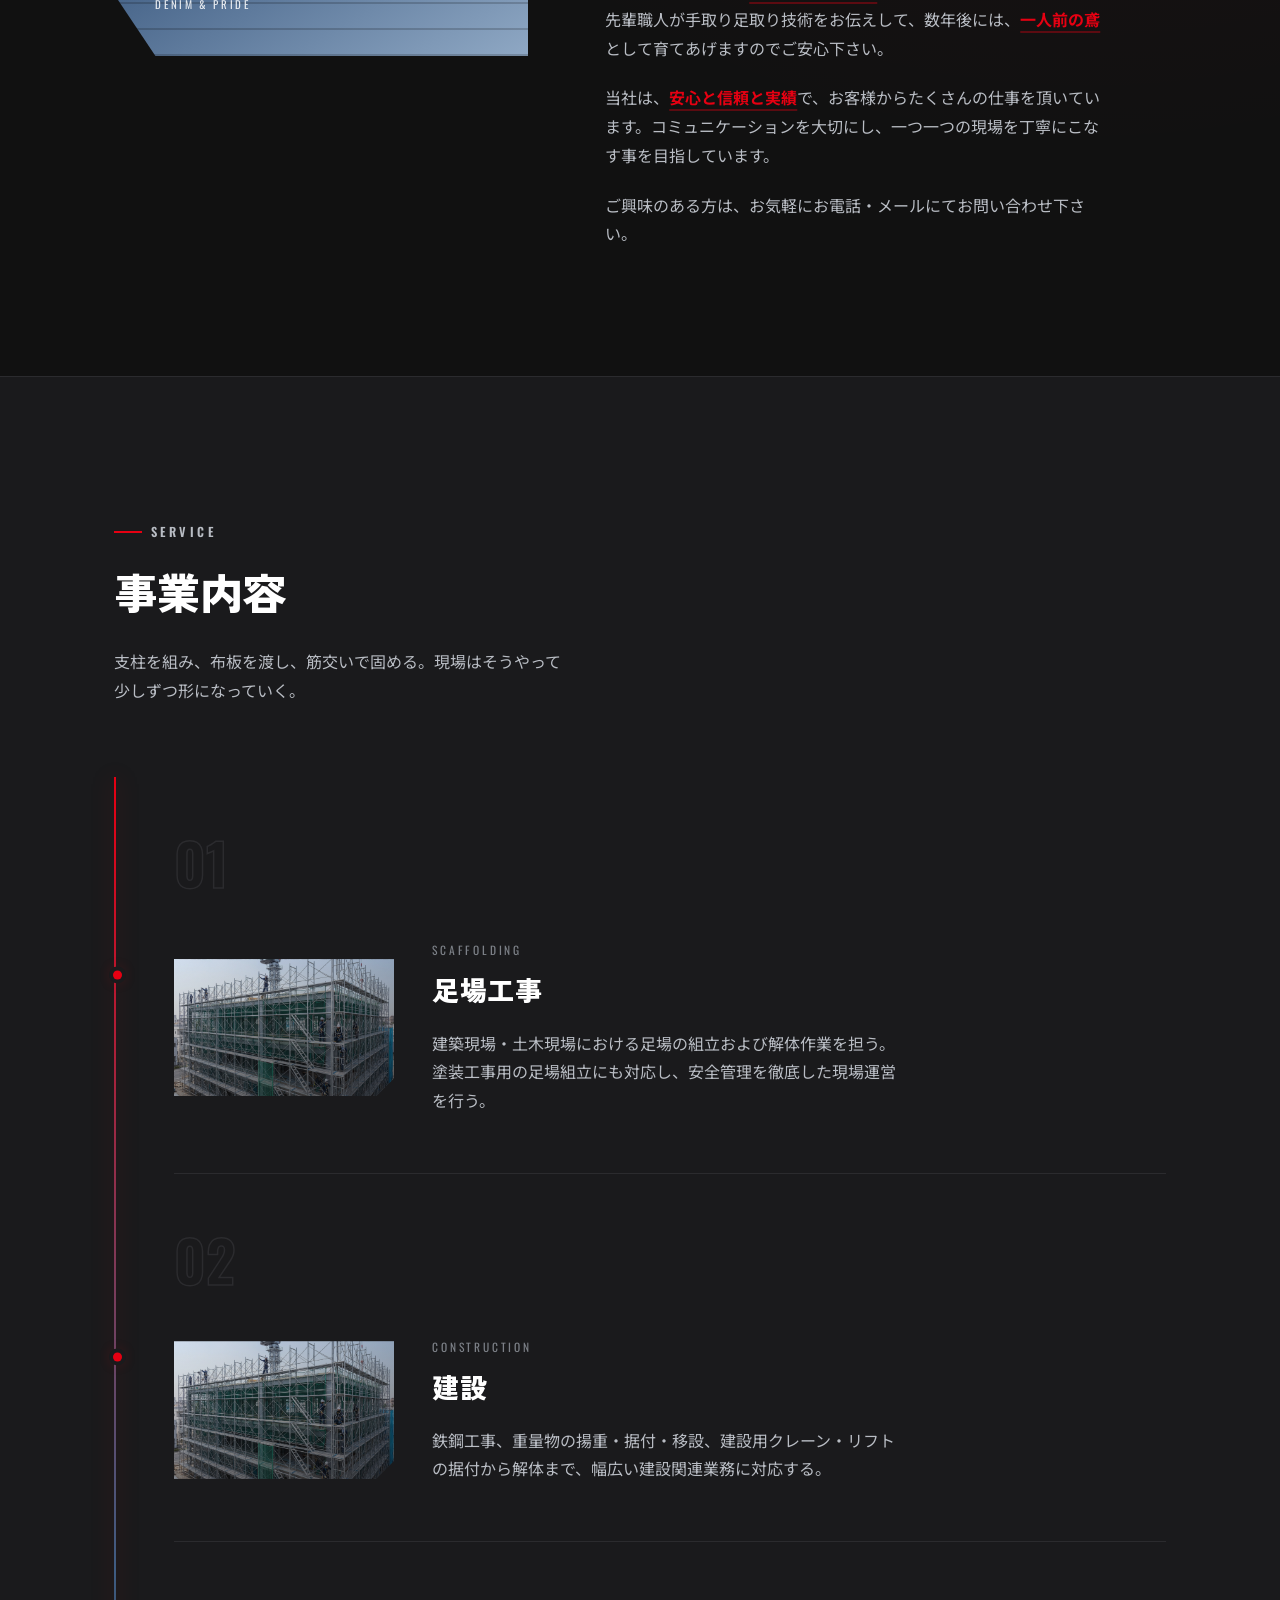
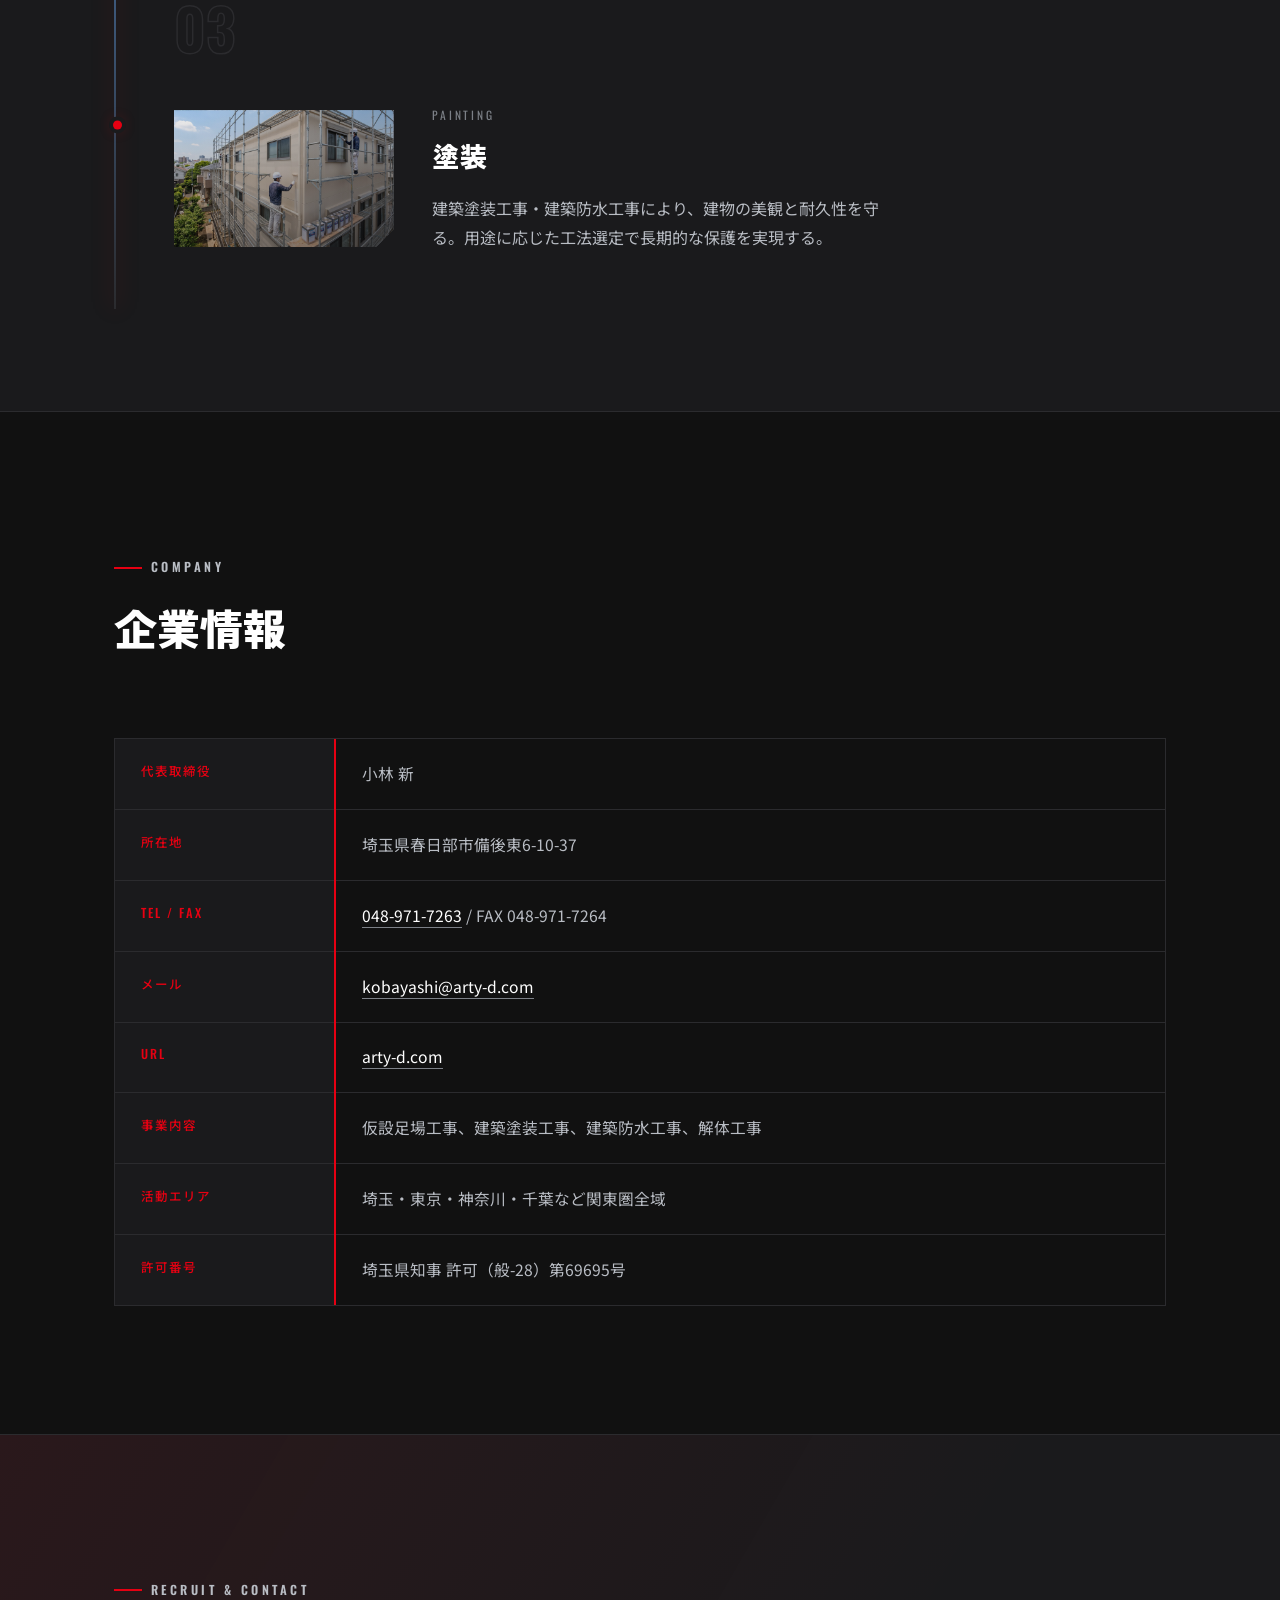
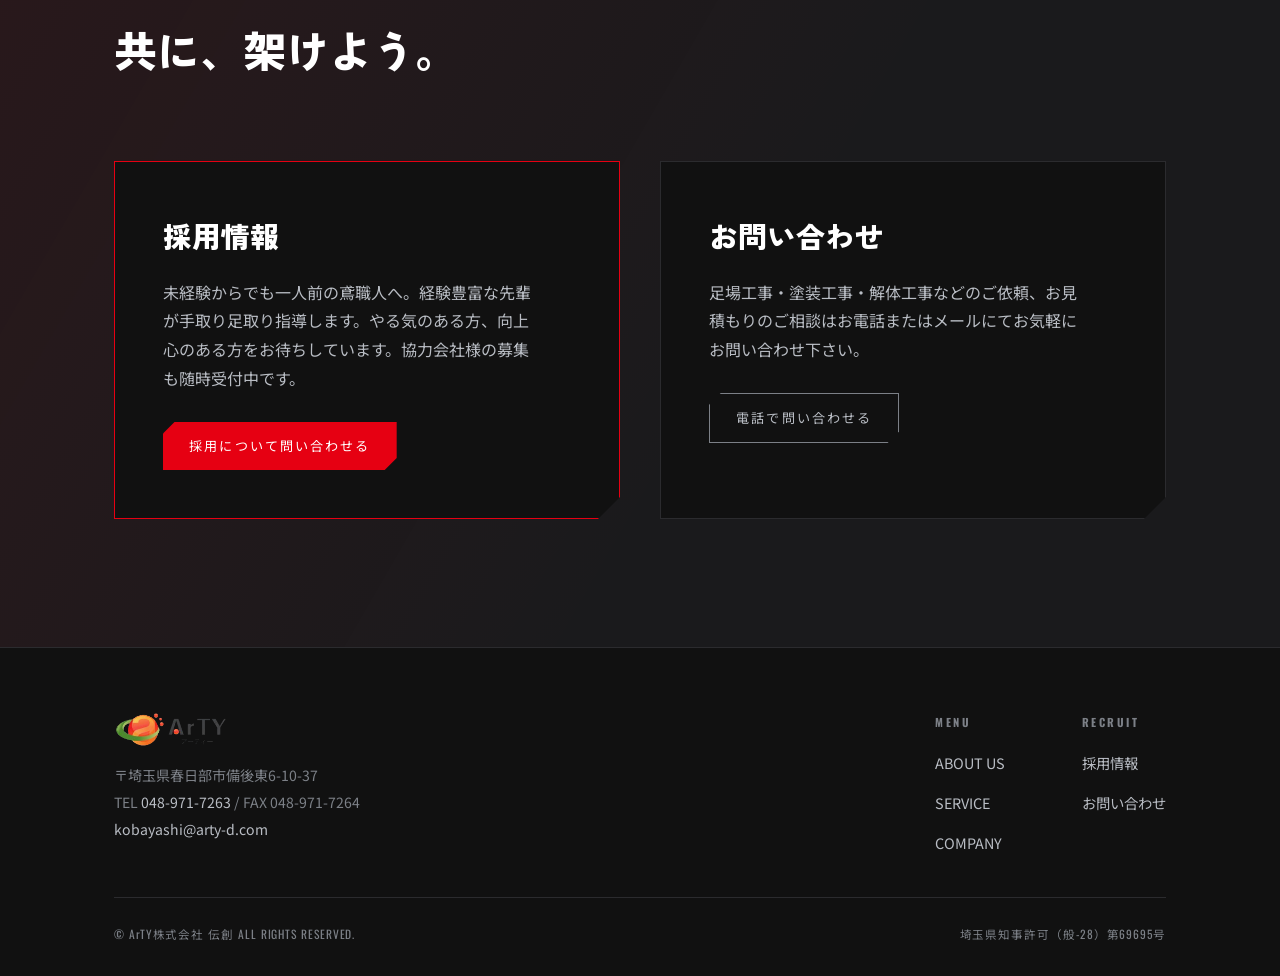
==== commit daf6c92b: "Replace text logo with ArTY logo image and set favicon Header/footer wordmark now uses the supplied " ====
--- a/index.html
+++ b/index.html
@@ -5,6 +5,10 @@
 <meta name="viewport" content="width=device-width, initial-scale=1.0">
 <title>ArTY株式会社 伝創</title>
 <meta name="description" content="埼玉県春日部市、関東一円で鳶職・足場工事を手がけるArTY株式会社 伝創のコーポレートサイト">
+<link rel="icon" type="image/png" sizes="16x16" href="assets/favicon/favicon-16.png">
+<link rel="icon" type="image/png" sizes="32x32" href="assets/favicon/favicon-32.png">
+<link rel="icon" type="image/png" sizes="512x512" href="assets/favicon/favicon-512.png">
+<link rel="apple-touch-icon" sizes="180x180" href="assets/favicon/apple-touch-icon.png">
 <style>
   @import url('https://fonts.googleapis.com/css2?family=Zen+Kaku+Gothic+New:wght@400;500;700;900&family=Noto+Sans+JP:wght@400;500;700&family=Oswald:wght@400;500;600;700&display=swap');
 
@@ -90,19 +94,12 @@
     display:flex; align-items:center; justify-content:space-between;
   }
   .logo{
-    font-family:var(--font-label);
-    font-weight:700;
-    font-size:1.4rem;
-    letter-spacing:.03em;
-    display:flex; flex-direction:column; line-height:1.1;
-  }
-  .logo small{
-    font-family:var(--font-body);
-    font-weight:500;
-    font-size:.64rem;
-    letter-spacing:.24em;
-    color:var(--silver-dim);
-    margin-top:.4em;
+    display:flex; align-items:center;
+  }
+  .logo img{
+    height:34px;
+    width:auto;
+    display:block;
   }
   .nav-links{
     display:flex; align-items:center; gap:2.4rem;
@@ -686,7 +683,7 @@
 
 <header class="site-header" id="siteHeader">
   <div class="wrap header-inner">
-    <a href="#top" class="logo">ArTY<small>株式会社 伝創</small></a>
+    <a href="#top" class="logo"><img src="assets/images/logo.png" alt="ArTY株式会社 伝創"></a>
     <nav class="nav-links">
       <a href="#about">ABOUT US</a>
       <a href="#service">SERVICE</a>
@@ -876,7 +873,7 @@
   <div class="wrap">
     <div class="footer-top">
       <div class="footer-brand">
-        <a href="#top" class="logo">ArTY<small>株式会社 伝創</small></a>
+        <a href="#top" class="logo"><img src="assets/images/logo.png" alt="ArTY株式会社 伝創"></a>
         <address>
           〒埼玉県春日部市備後東6-10-37<br>
           TEL <a href="tel:048-971-7263">048-971-7263</a> / FAX 048-971-7264<br>
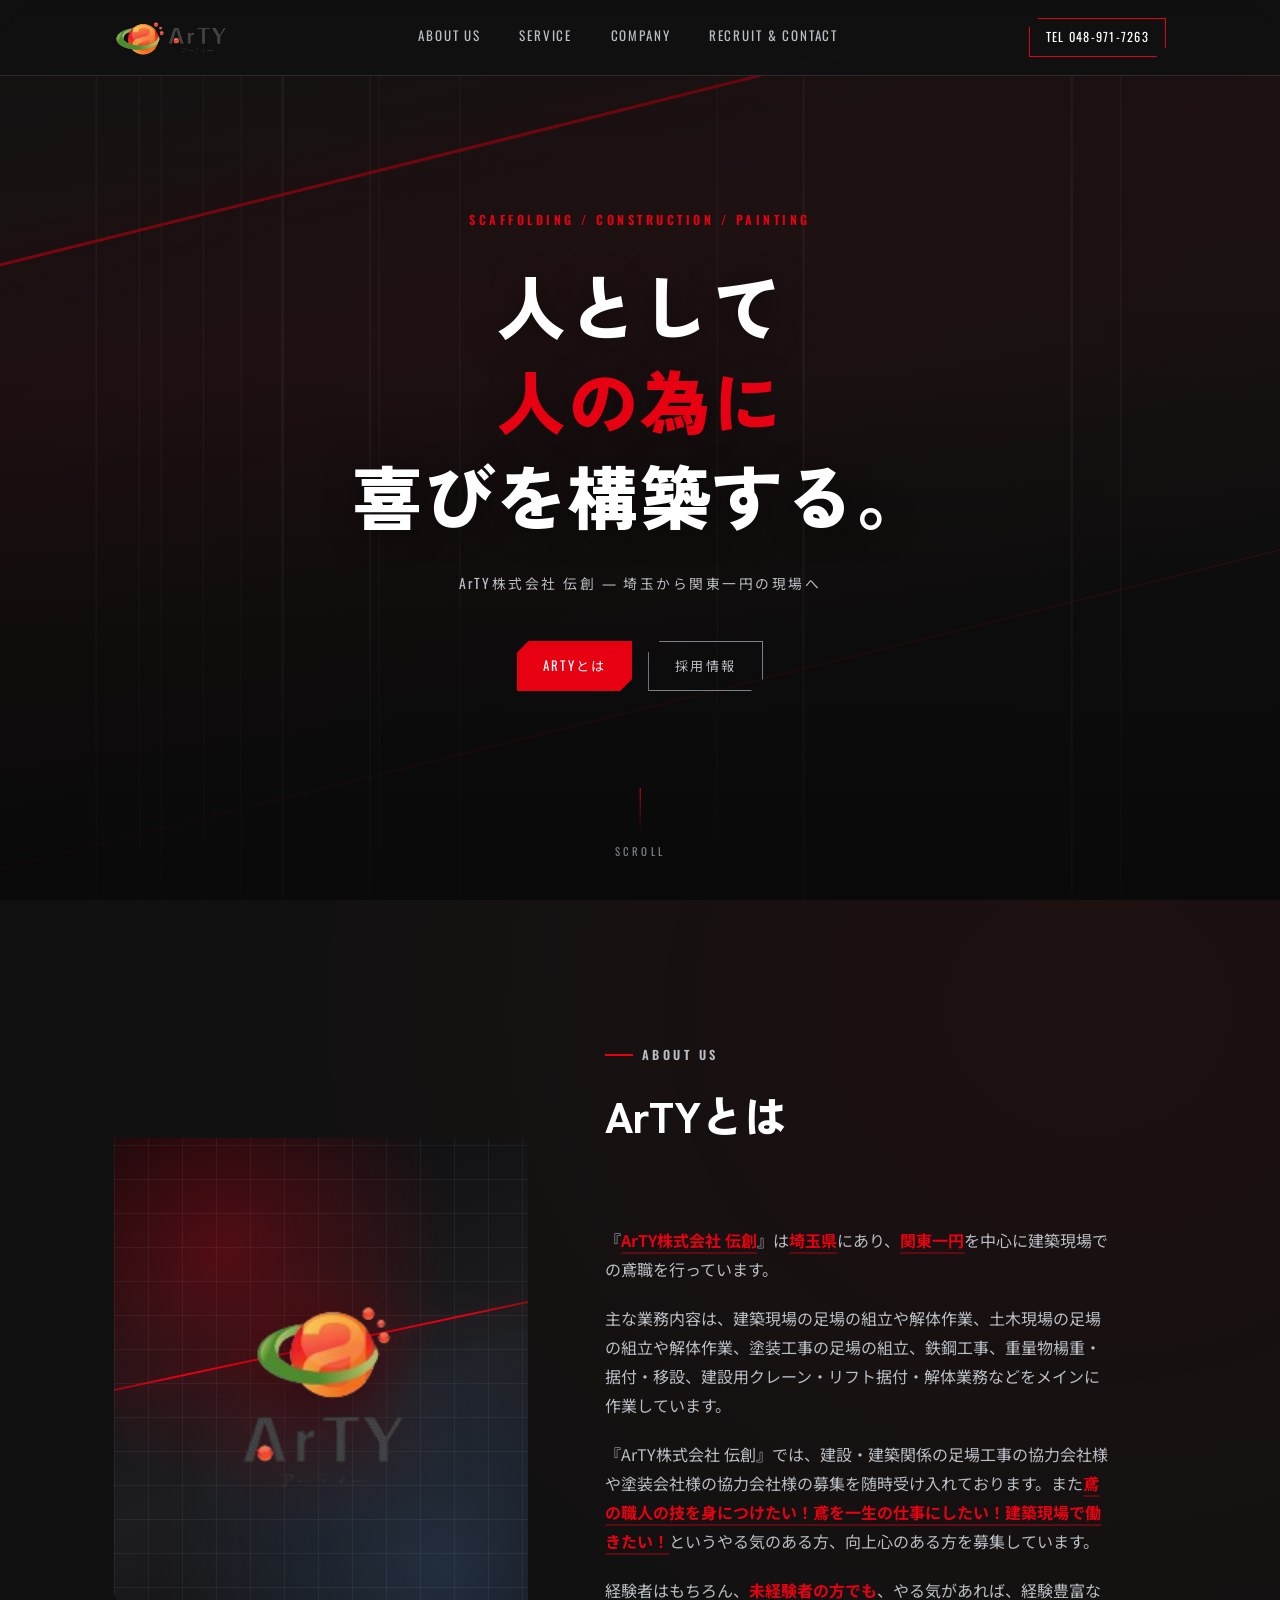
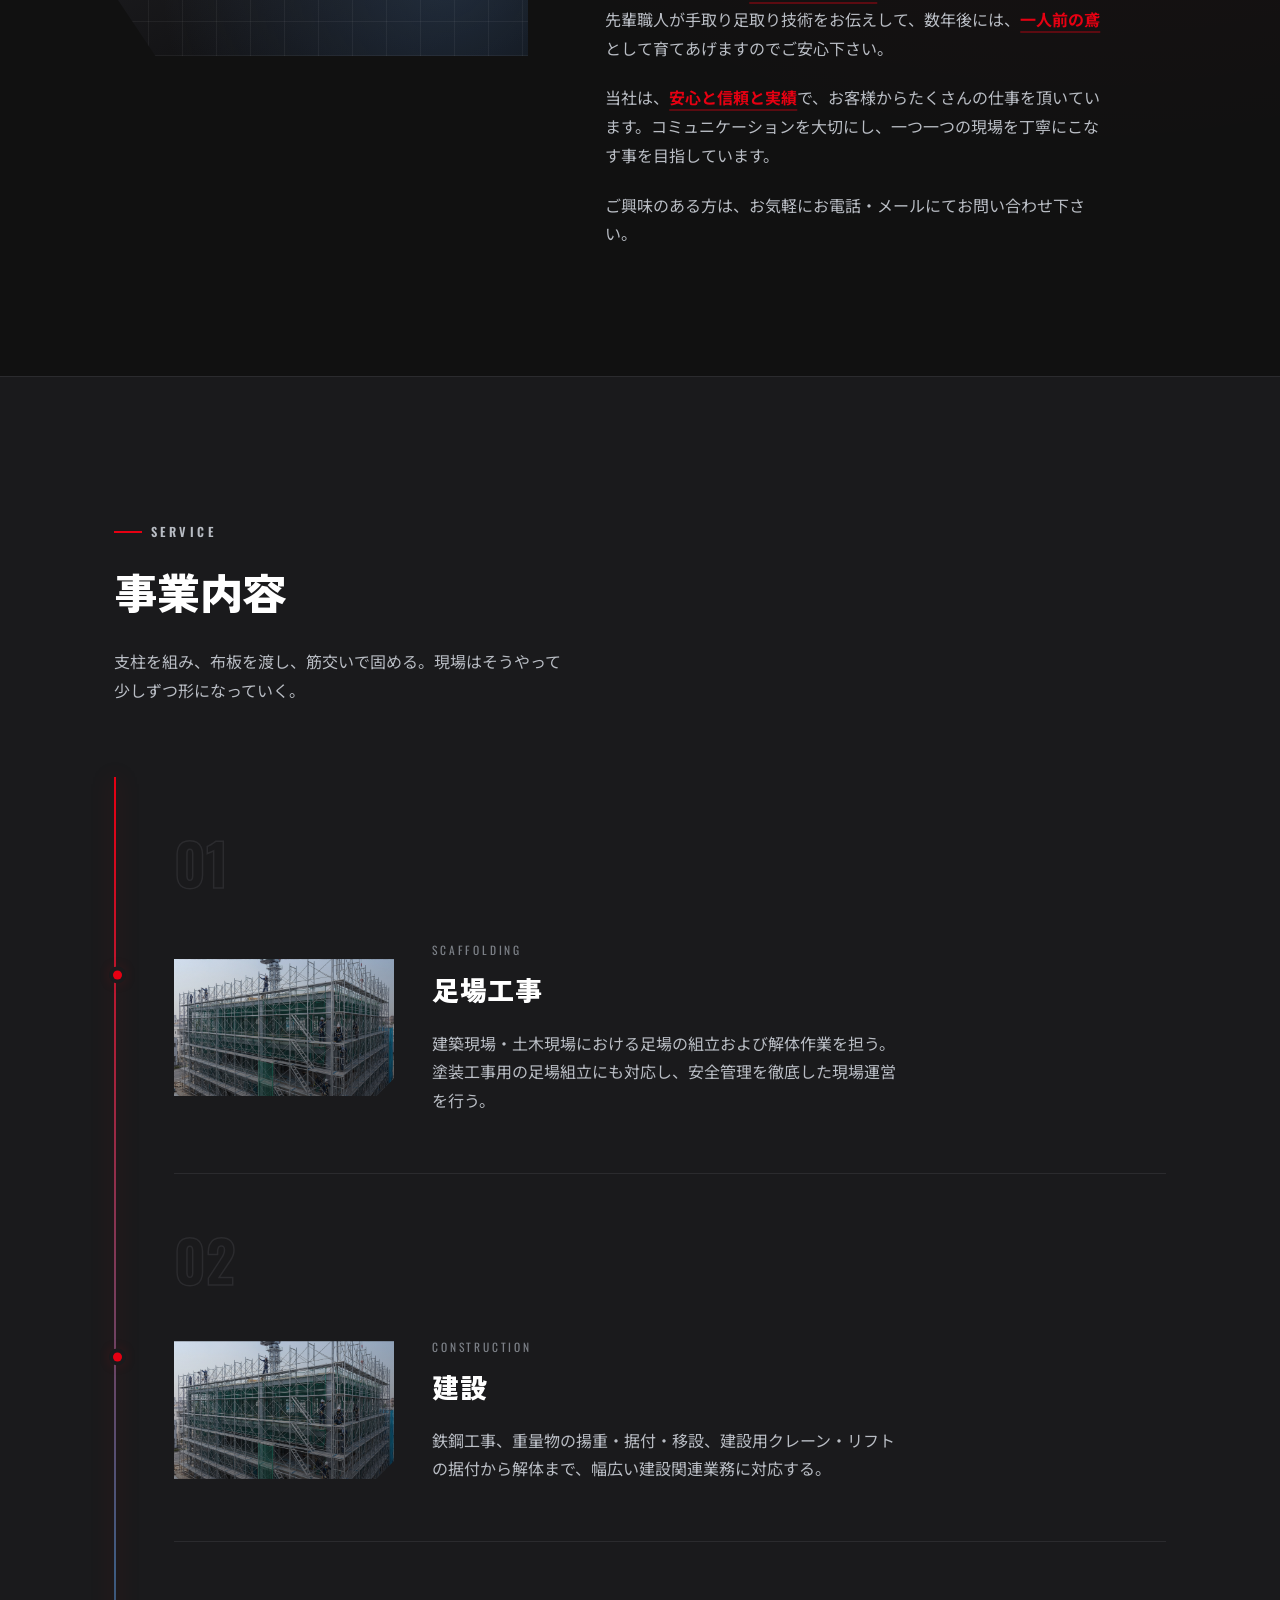
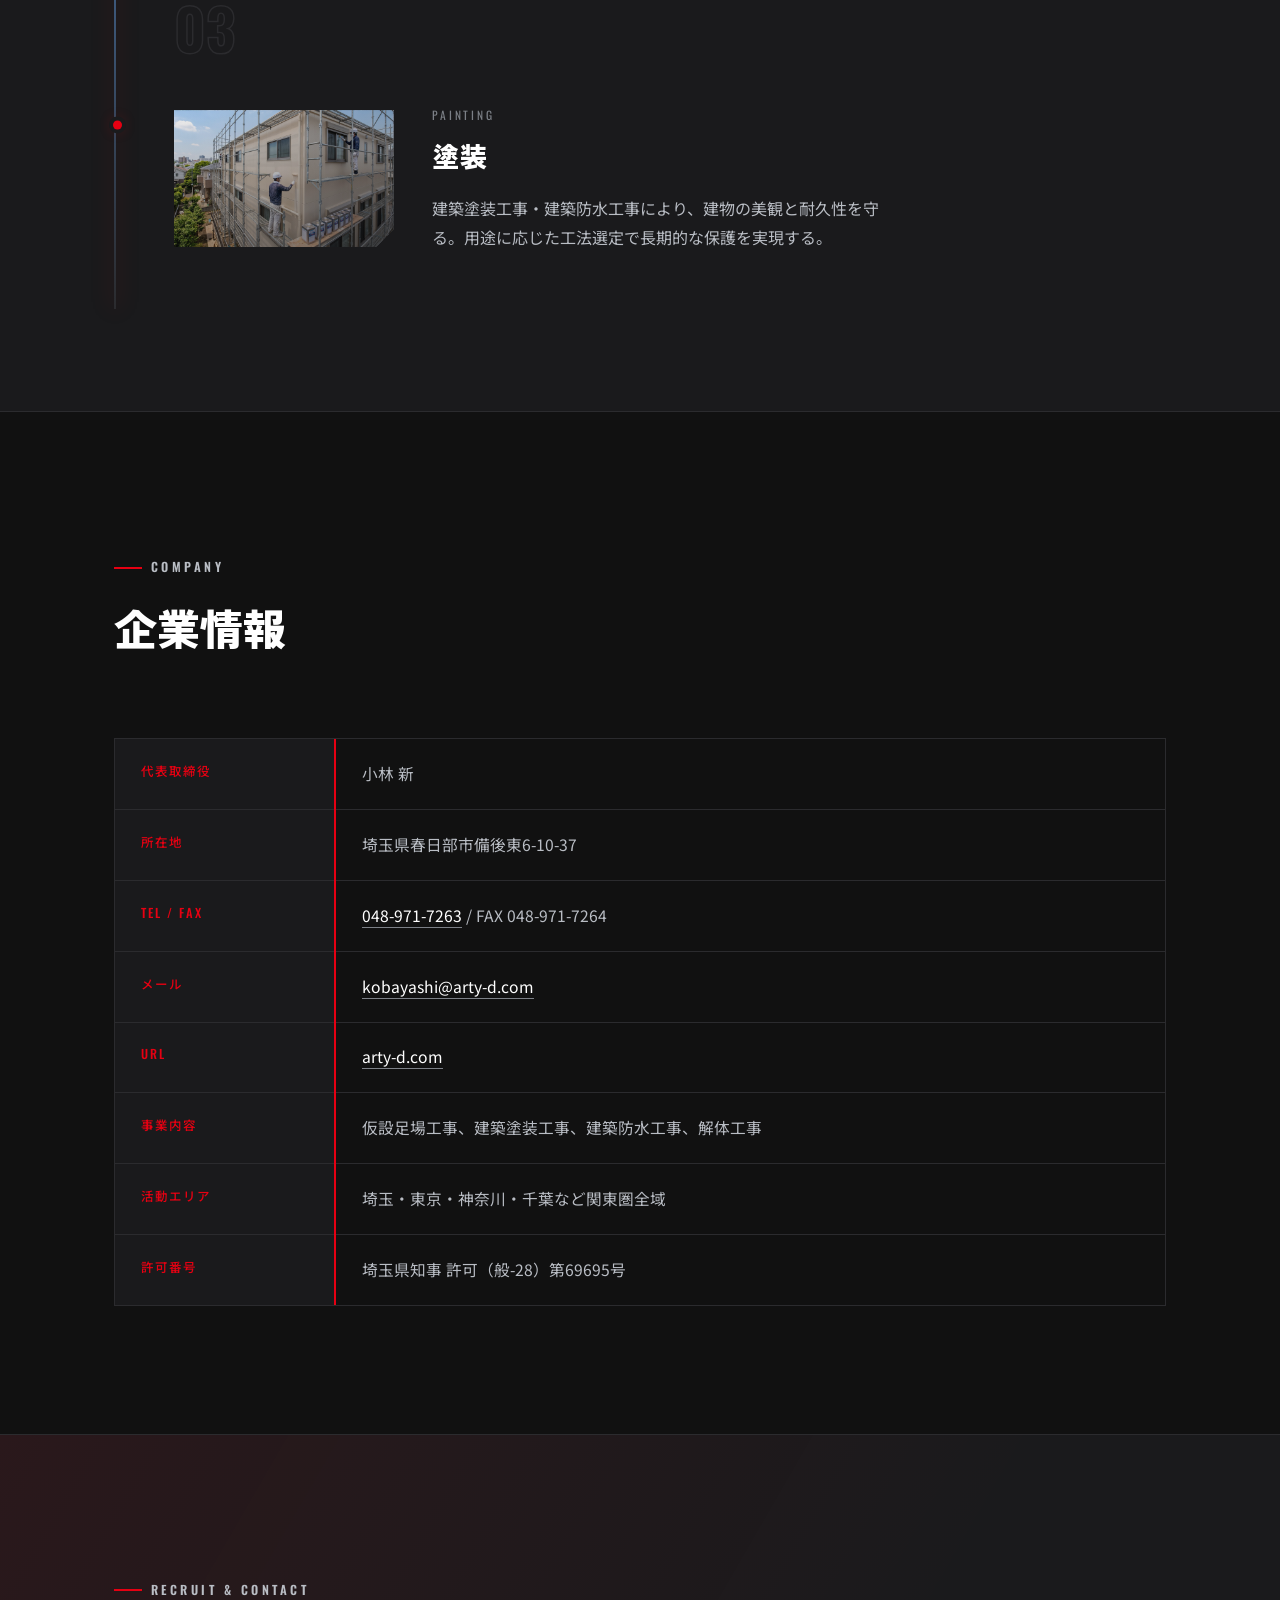
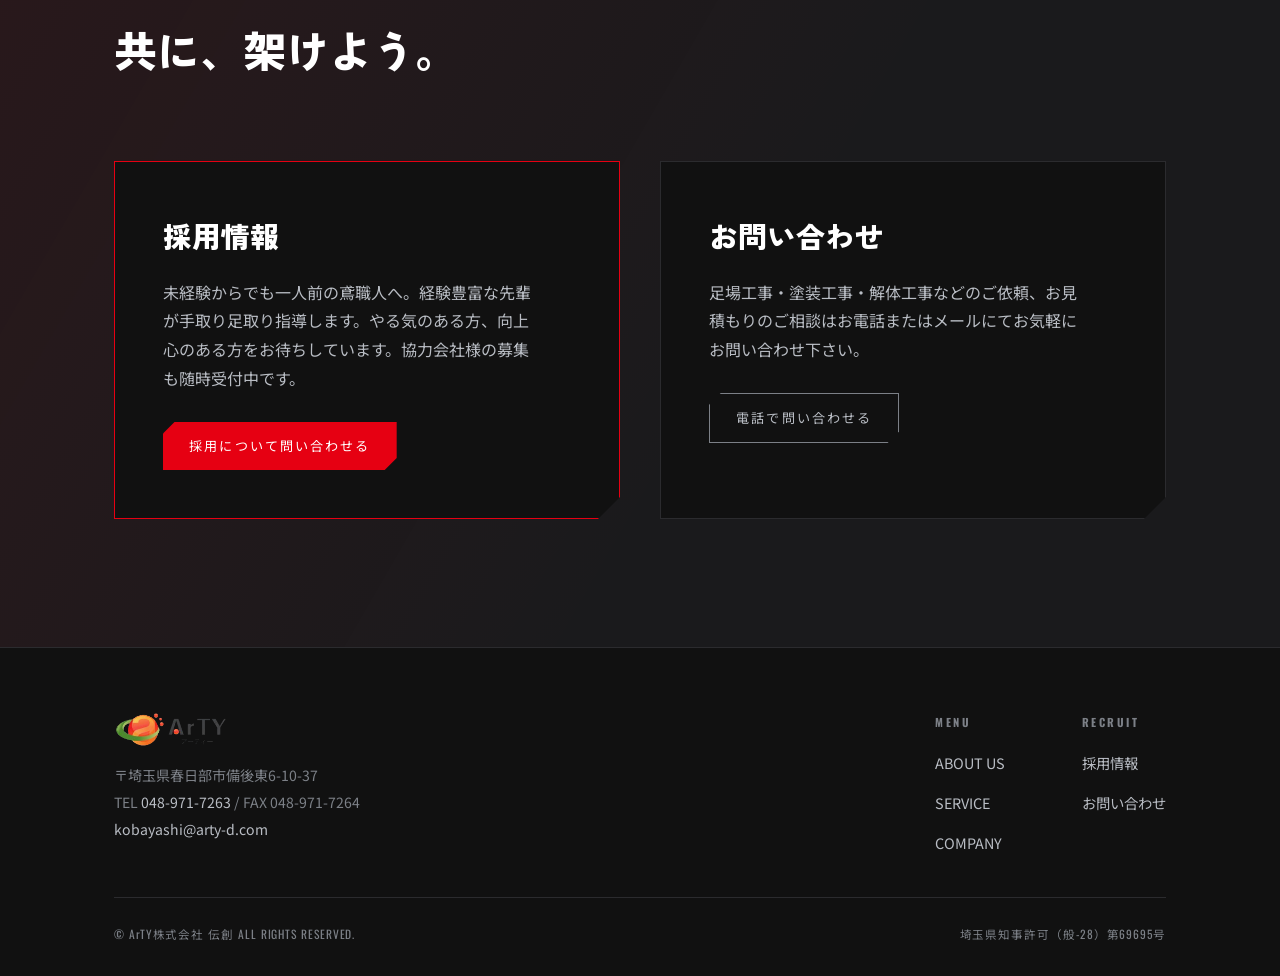
==== commit 8ed663aa: "Feature ArTY logo mark in the About section visual Replaces the plain denim panel with a dark spotli" ====
--- a/index.html
+++ b/index.html
@@ -336,7 +336,12 @@
     top:110px;
     aspect-ratio:4/5;
     position:relative;
-    background:linear-gradient(150deg, var(--denim-deep), var(--denim) 55%, var(--denim-pale));
+    display:flex; align-items:center; justify-content:center;
+    overflow:hidden;
+    background:
+      radial-gradient(circle at 26% 22%, rgba(230,0,18,.30), transparent 46%),
+      radial-gradient(circle at 80% 84%, rgba(62,92,130,.38), transparent 52%),
+      linear-gradient(155deg, #0a0a0b 0%, #1d1d20 55%, #0a0a0b 100%);
     clip-path:polygon(0 0,100% 0,100% 100%,10% 100%,0 88%);
     opacity:0; transform:translateX(-24px);
     transition:opacity .9s ease, transform .9s ease;
@@ -344,24 +349,25 @@
   .about-visual::before{
     content:"";
     position:absolute; inset:0;
-    background:repeating-linear-gradient(0deg, rgba(0,0,0,.18) 0 2px, transparent 2px 26px);
-    mix-blend-mode:multiply;
+    background:
+      repeating-linear-gradient(0deg, rgba(255,255,255,.05) 0 1px, transparent 1px 34px),
+      repeating-linear-gradient(90deg, rgba(255,255,255,.05) 0 1px, transparent 1px 34px);
   }
   .about-visual::after{
     content:"";
-    position:absolute; left:10%; top:16%;
-    width:2px; height:68%;
-    background:var(--red);
-    box-shadow:0 0 18px var(--red-glow);
+    position:absolute; left:-20%; top:40%;
+    width:140%; height:2px;
+    background:linear-gradient(90deg, transparent, var(--red) 25%, var(--red) 75%, transparent);
+    transform:rotate(-12deg);
+    box-shadow:0 0 24px var(--red-glow);
   }
   .about.is-visible .about-visual{ opacity:1; transform:translateX(0); }
-  .about-visual-label{
-    position:absolute; left:10%; bottom:8%;
-    font-family:var(--font-label);
-    font-size:.68rem;
-    letter-spacing:.24em;
-    text-transform:uppercase;
-    color:rgba(255,255,255,.85);
+  .about-visual-logo{
+    position:relative;
+    z-index:1;
+    width:48%;
+    max-width:210px;
+    filter:drop-shadow(0 14px 34px rgba(0,0,0,.65)) drop-shadow(0 0 30px rgba(230,0,18,.3));
   }
 
   .about-copy p{
@@ -729,7 +735,7 @@
 <section class="about" id="about">
   <div class="wrap about-grid">
     <div class="about-visual">
-      <span class="about-visual-label">DENIM &amp; PRIDE</span>
+      <img class="about-visual-logo" src="assets/images/logo-mark.png" alt="ArTY株式会社 伝創">
     </div>
     <div>
       <div class="section-head">
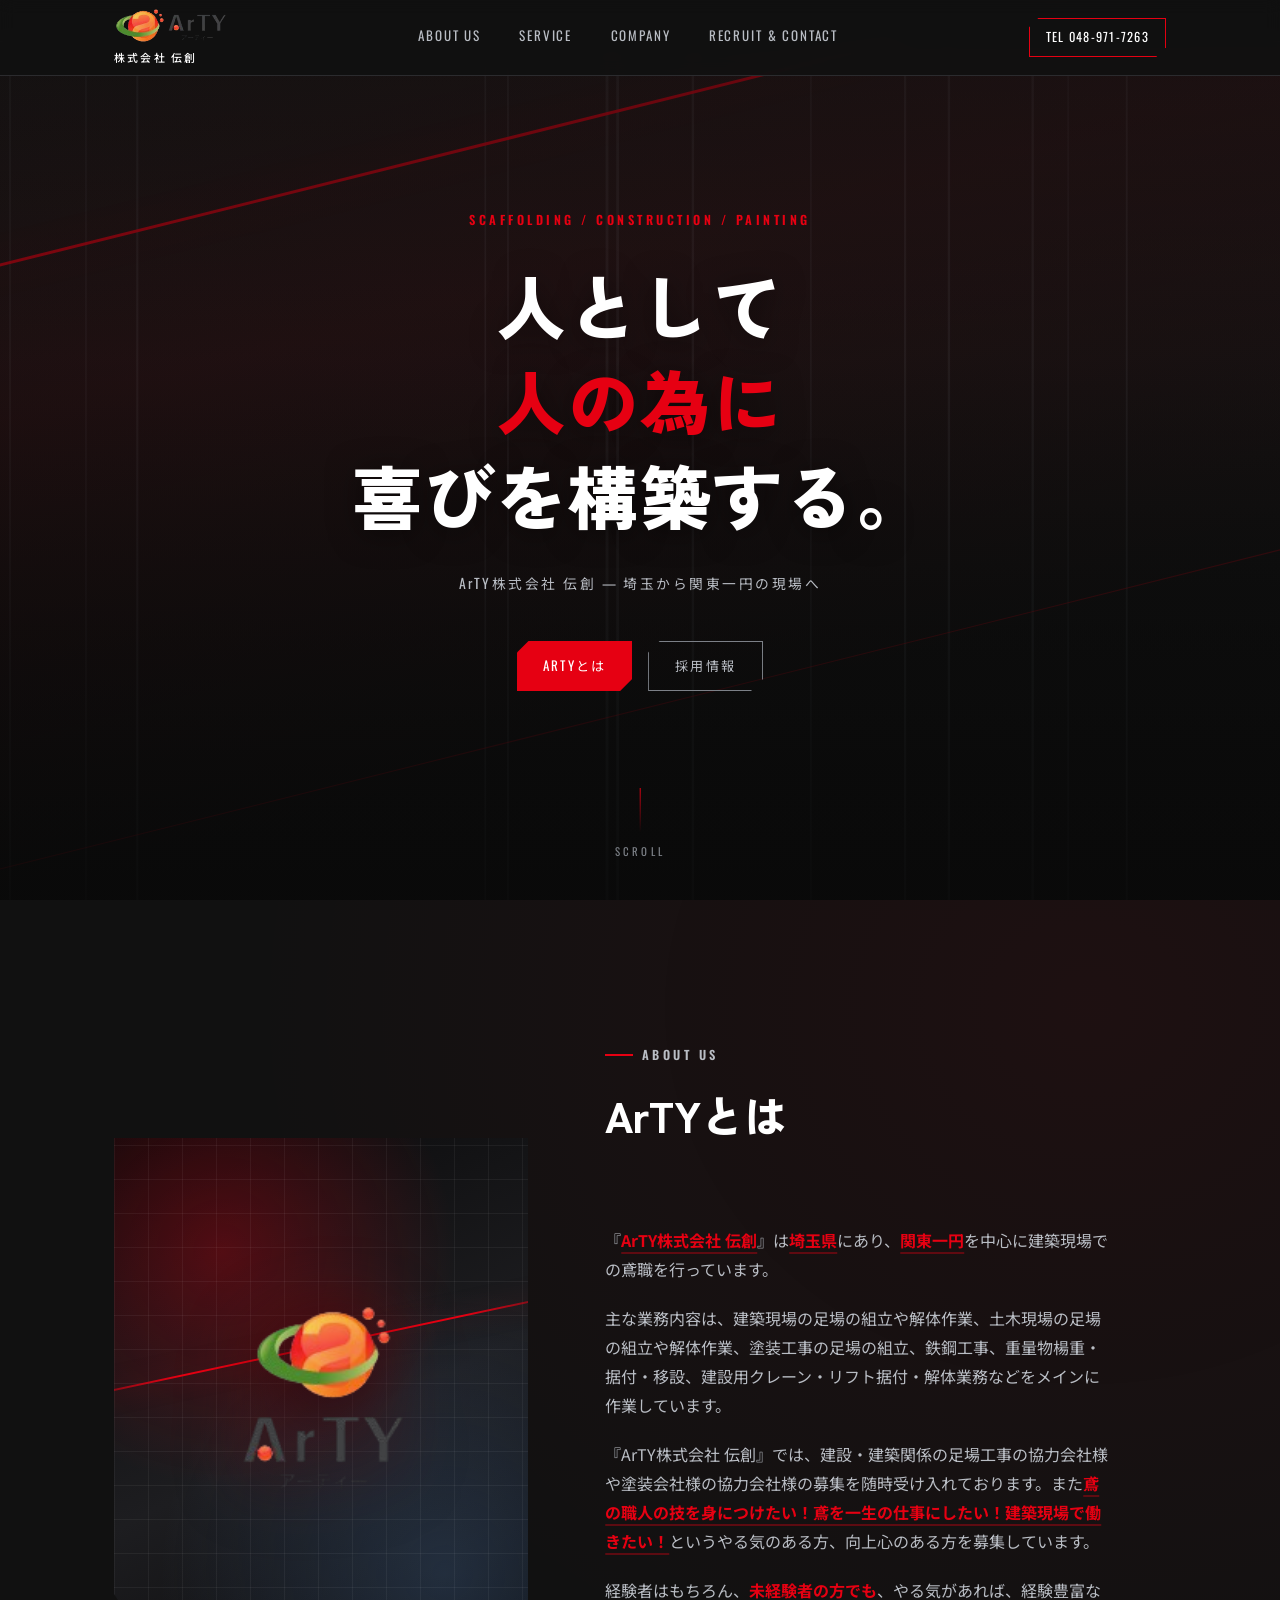
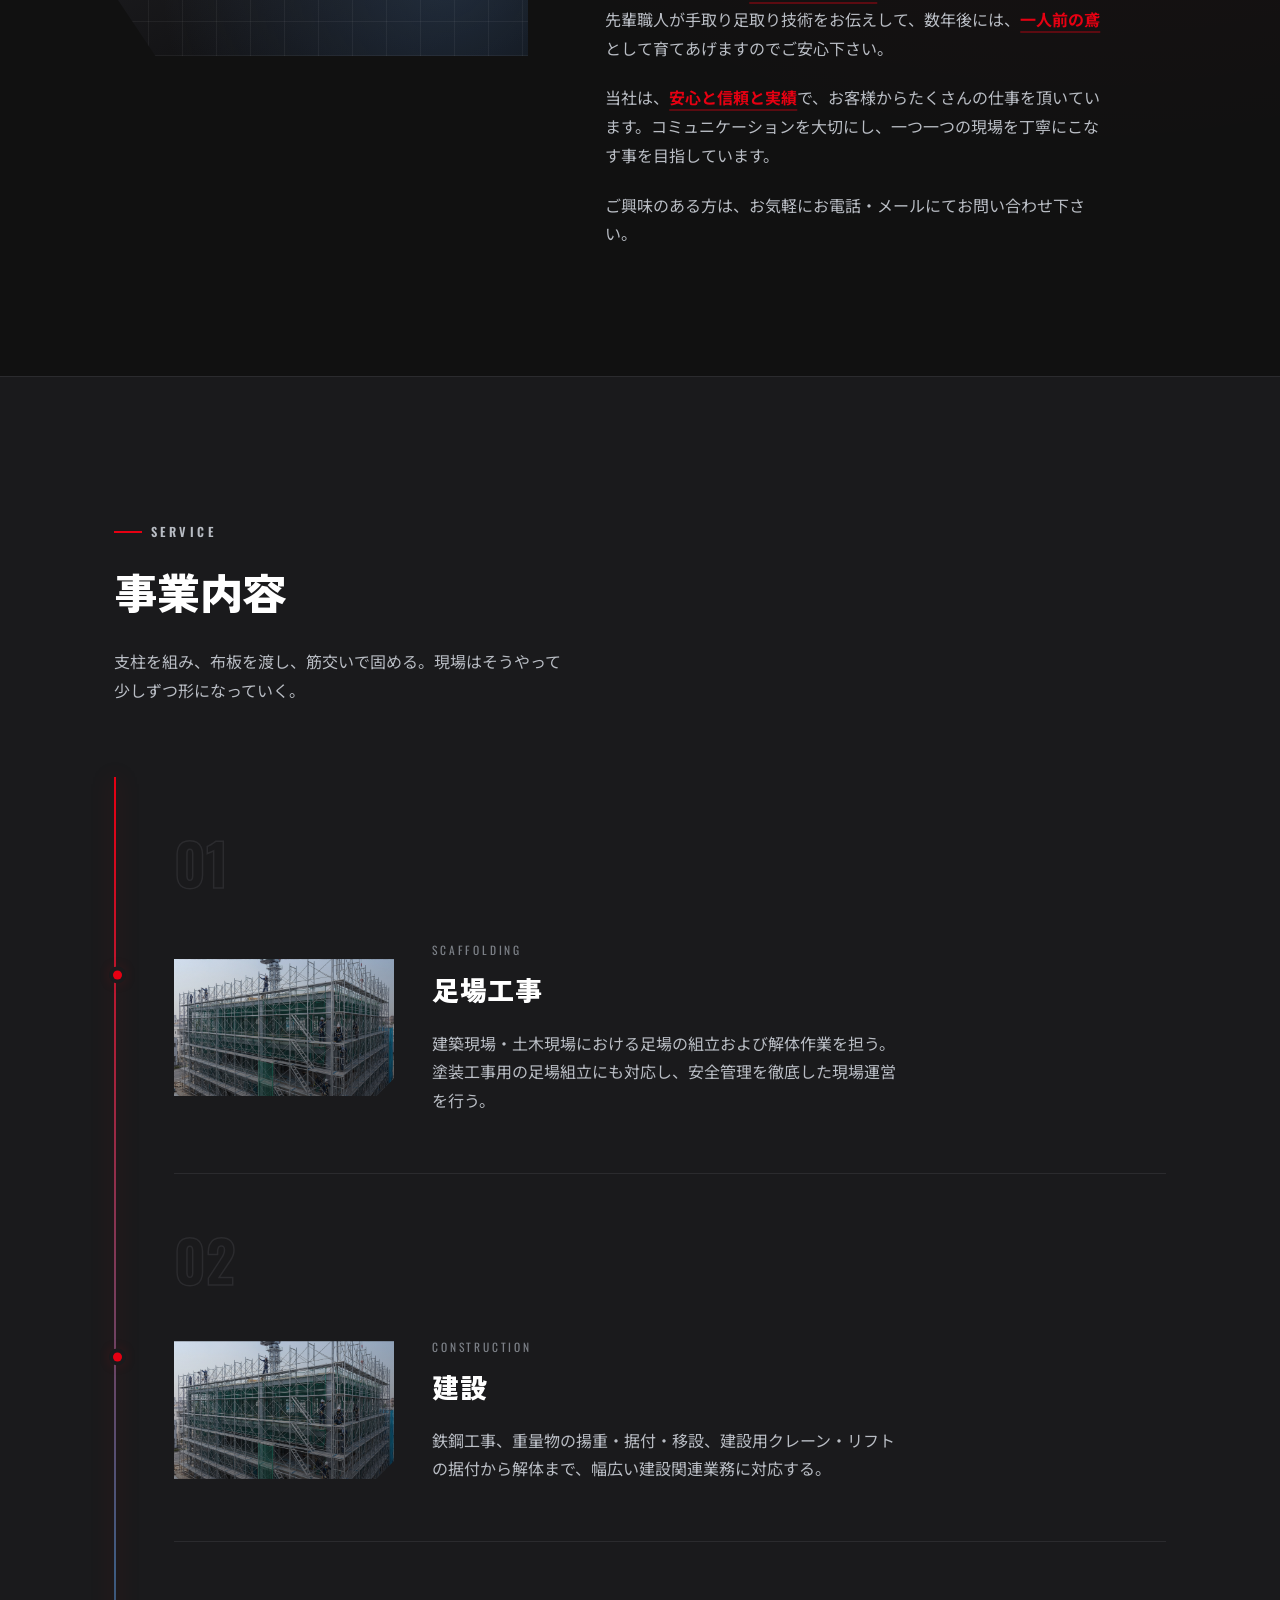
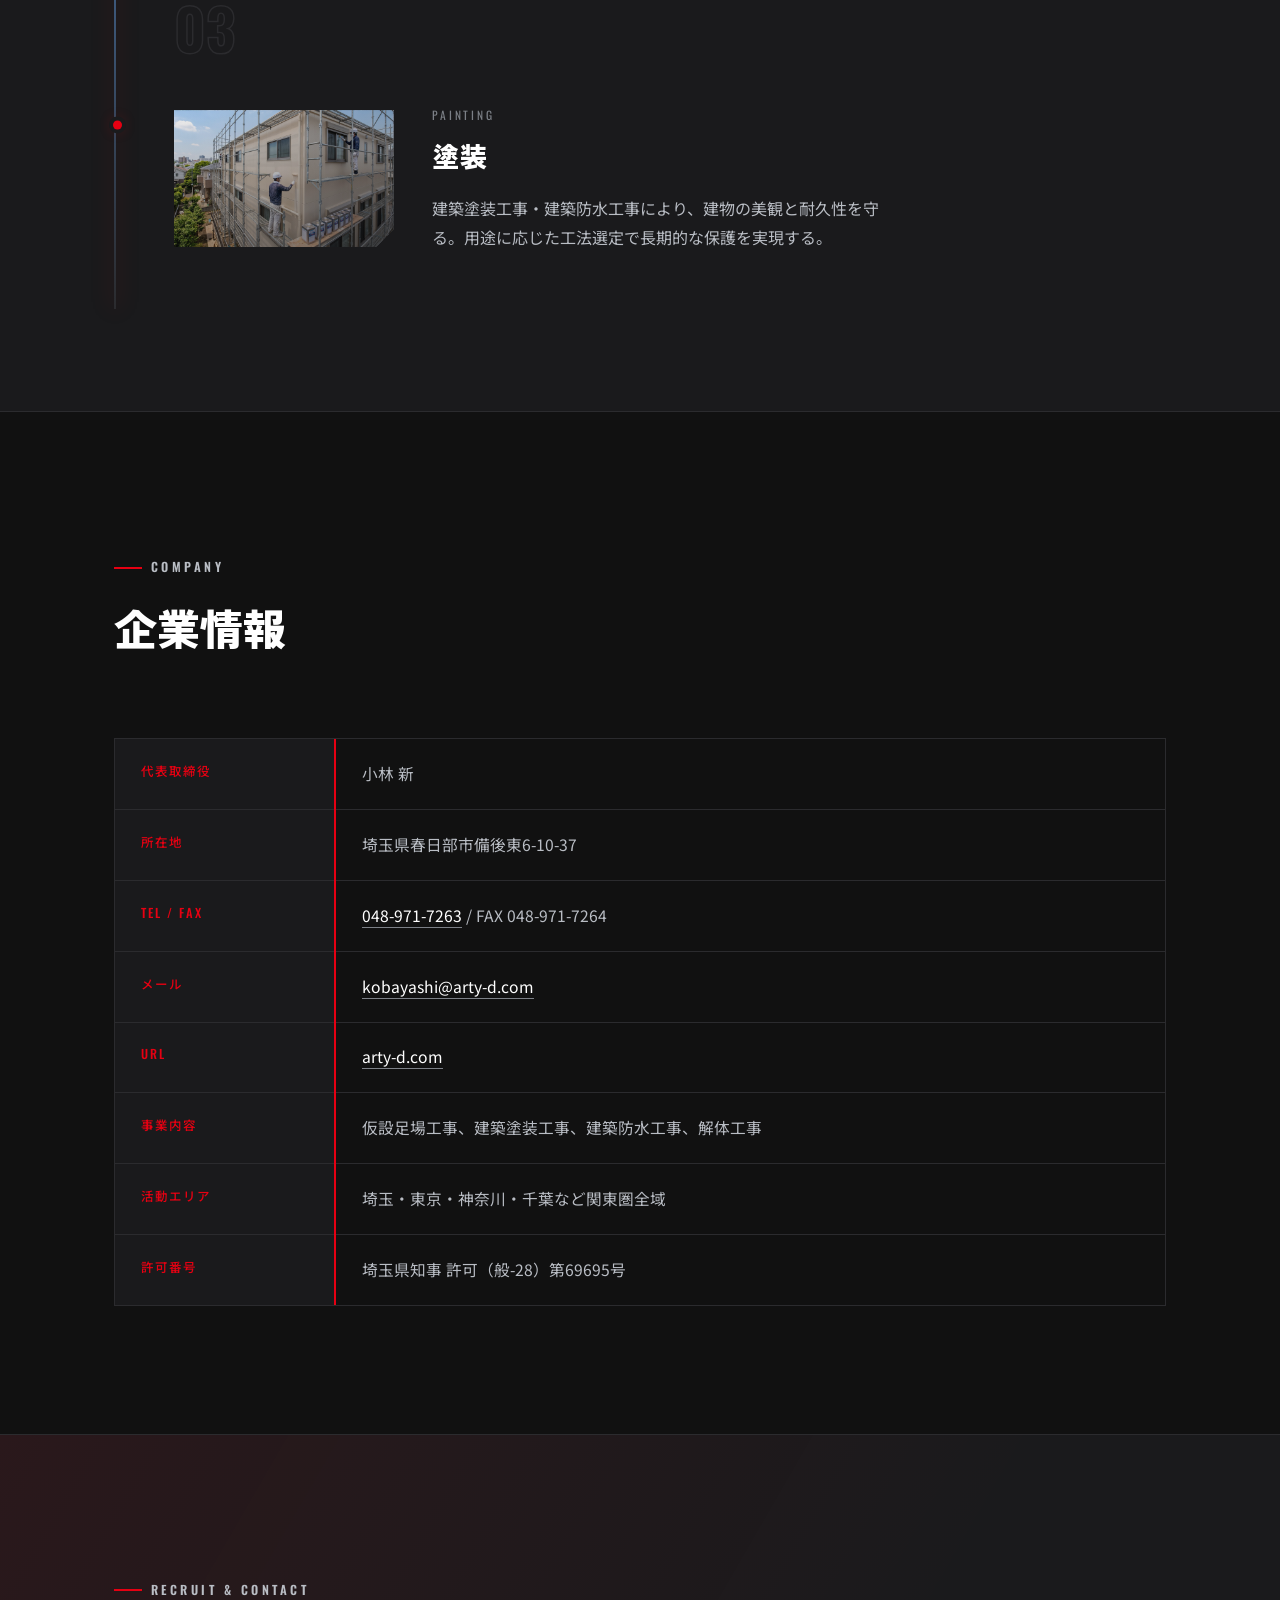
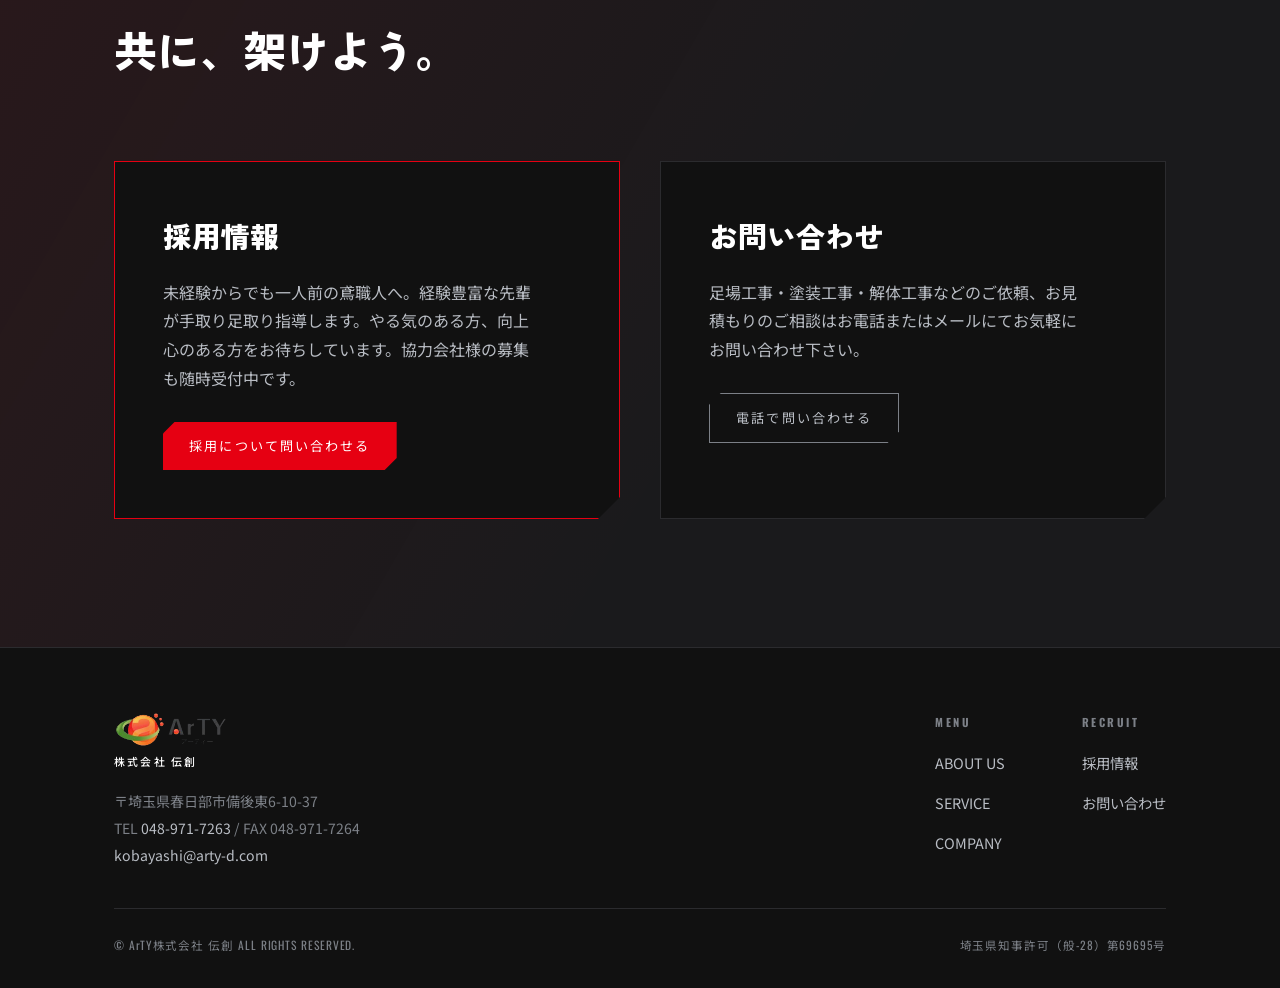
==== commit f774f22a: "Add 株式会社伝創 label under the ArTY logo in header and footer" ====
--- a/index.html
+++ b/index.html
@@ -94,12 +94,19 @@
     display:flex; align-items:center; justify-content:space-between;
   }
   .logo{
-    display:flex; align-items:center;
+    display:flex; flex-direction:column; align-items:flex-start; gap:.4em;
   }
   .logo img{
     height:34px;
     width:auto;
     display:block;
+  }
+  .logo small{
+    font-family:var(--font-body);
+    font-weight:500;
+    font-size:.68rem;
+    letter-spacing:.2em;
+    color:var(--white);
   }
   .nav-links{
     display:flex; align-items:center; gap:2.4rem;
@@ -689,7 +696,7 @@
 
 <header class="site-header" id="siteHeader">
   <div class="wrap header-inner">
-    <a href="#top" class="logo"><img src="assets/images/logo.png" alt="ArTY株式会社 伝創"></a>
+    <a href="#top" class="logo"><img src="assets/images/logo.png" alt="ArTY株式会社 伝創"><small>株式会社 伝創</small></a>
     <nav class="nav-links">
       <a href="#about">ABOUT US</a>
       <a href="#service">SERVICE</a>
@@ -879,7 +886,7 @@
   <div class="wrap">
     <div class="footer-top">
       <div class="footer-brand">
-        <a href="#top" class="logo"><img src="assets/images/logo.png" alt="ArTY株式会社 伝創"></a>
+        <a href="#top" class="logo"><img src="assets/images/logo.png" alt="ArTY株式会社 伝創"><small>株式会社 伝創</small></a>
         <address>
           〒埼玉県春日部市備後東6-10-37<br>
           TEL <a href="tel:048-971-7263">048-971-7263</a> / FAX 048-971-7264<br>
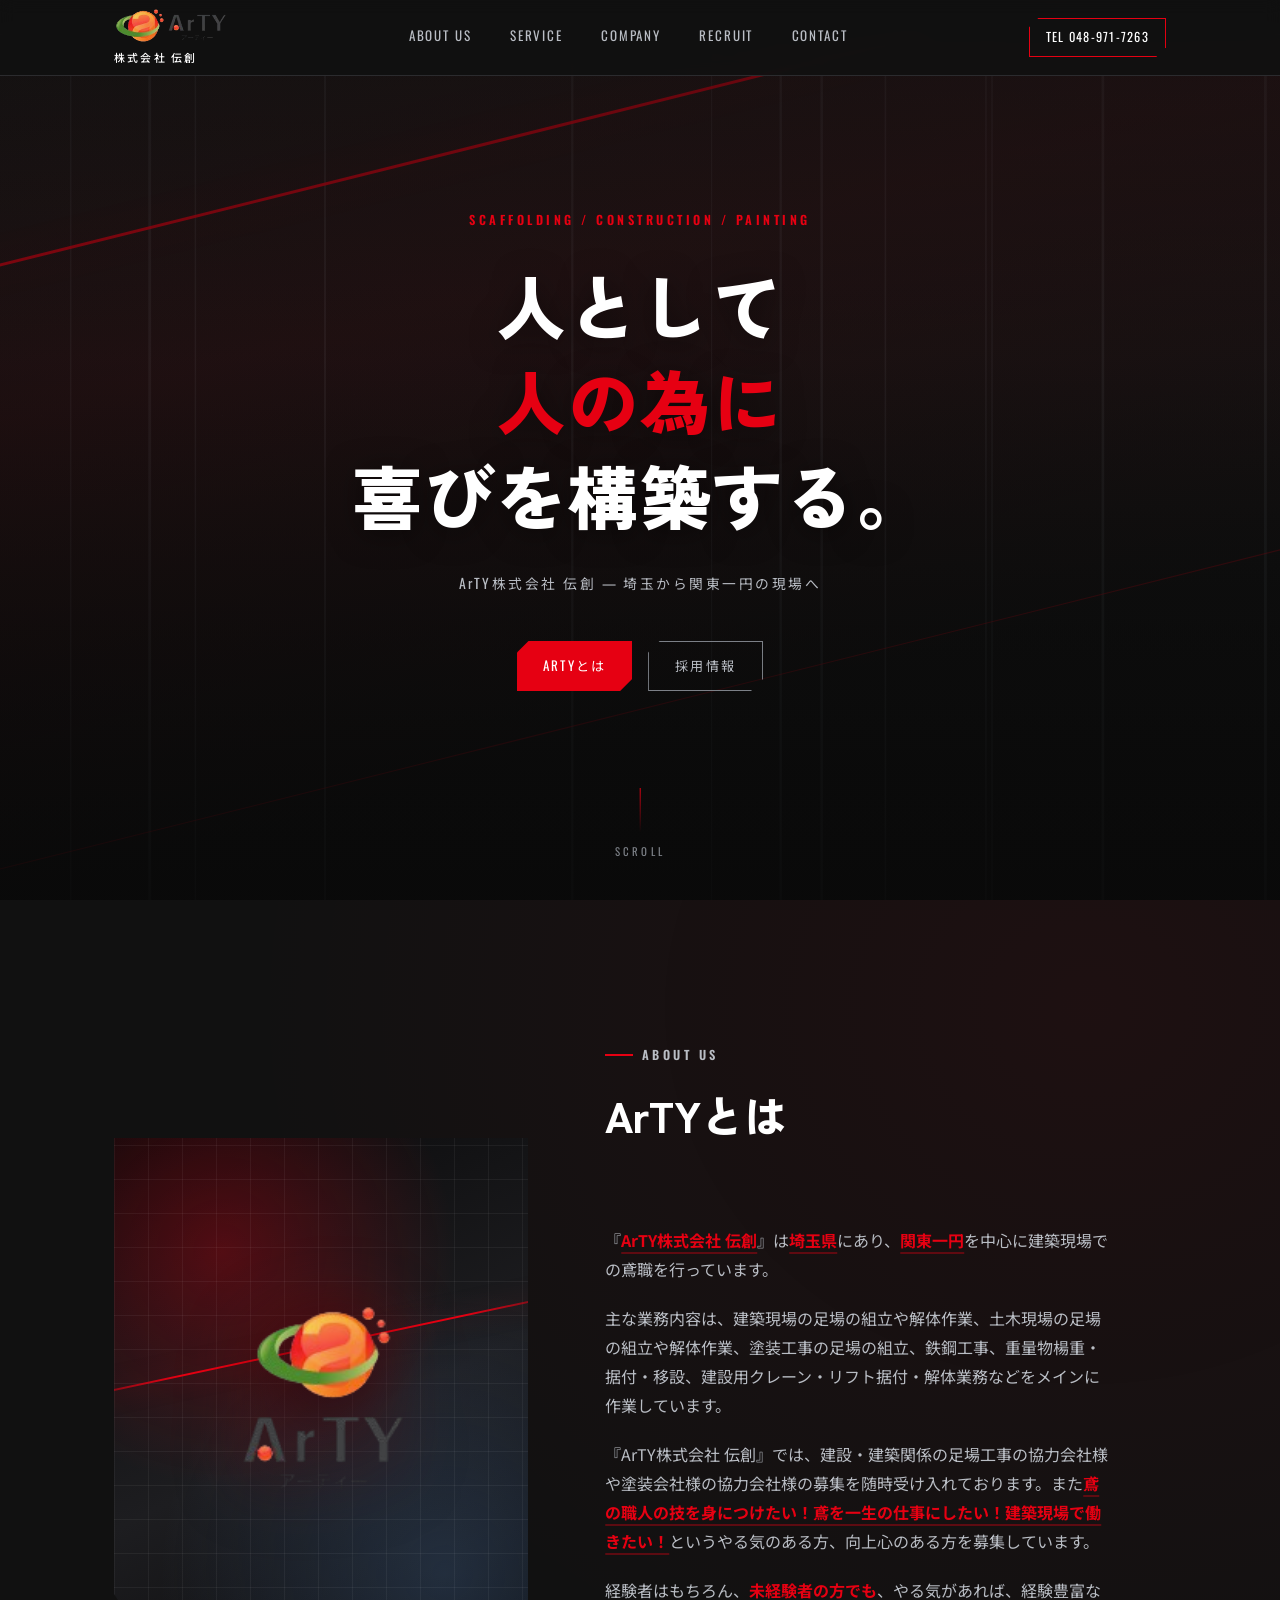
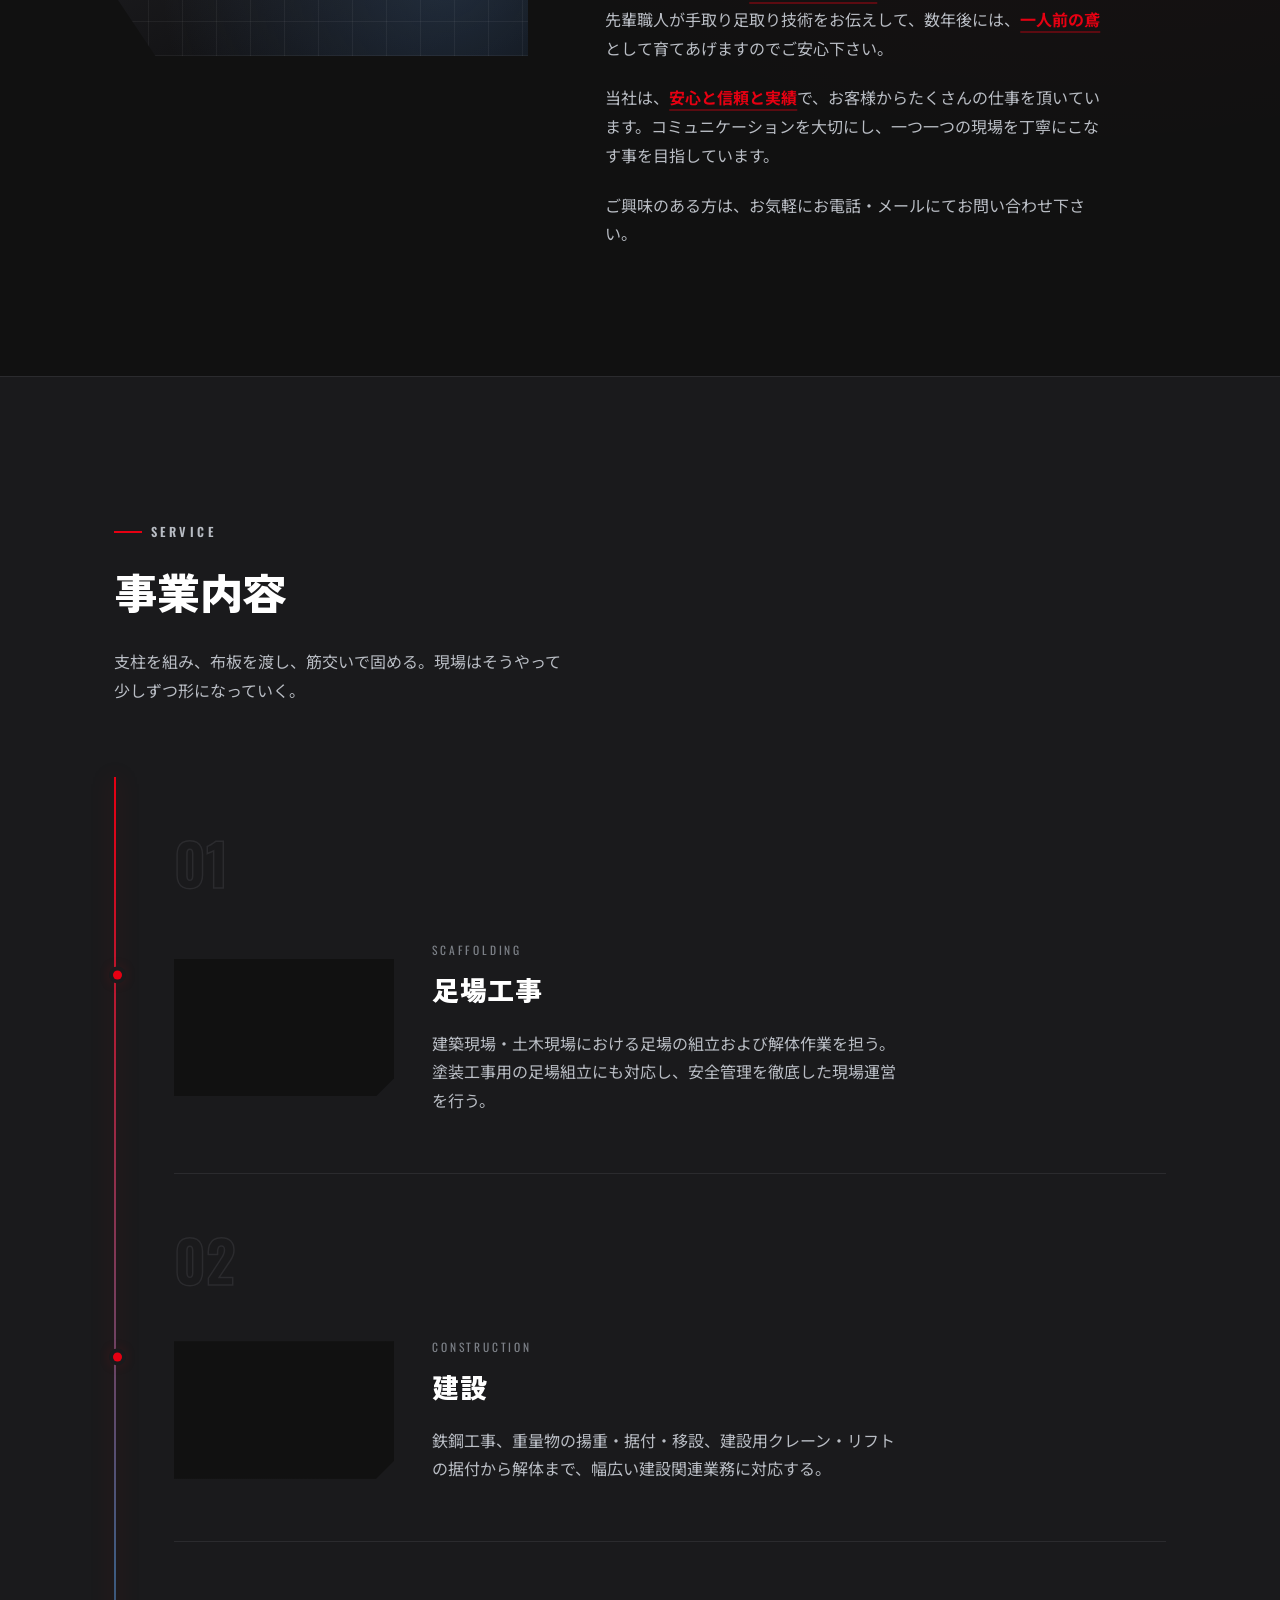
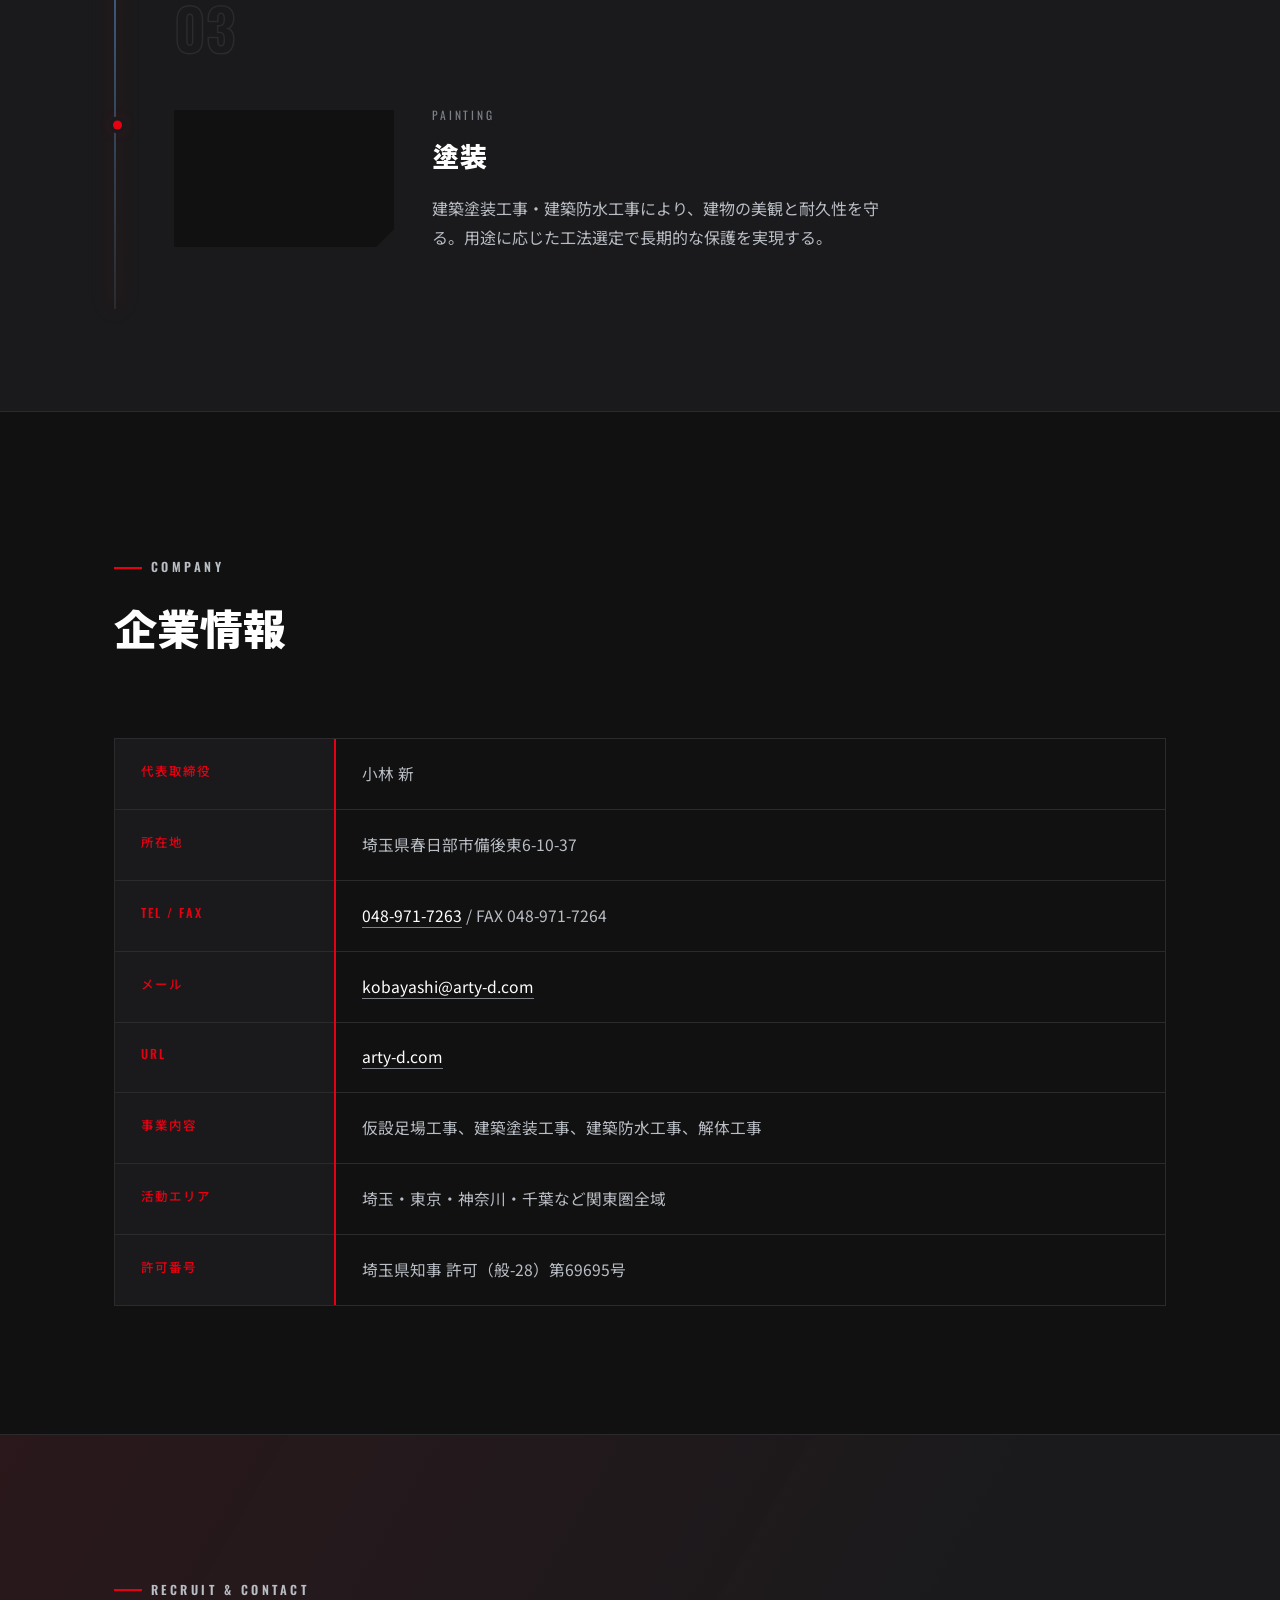
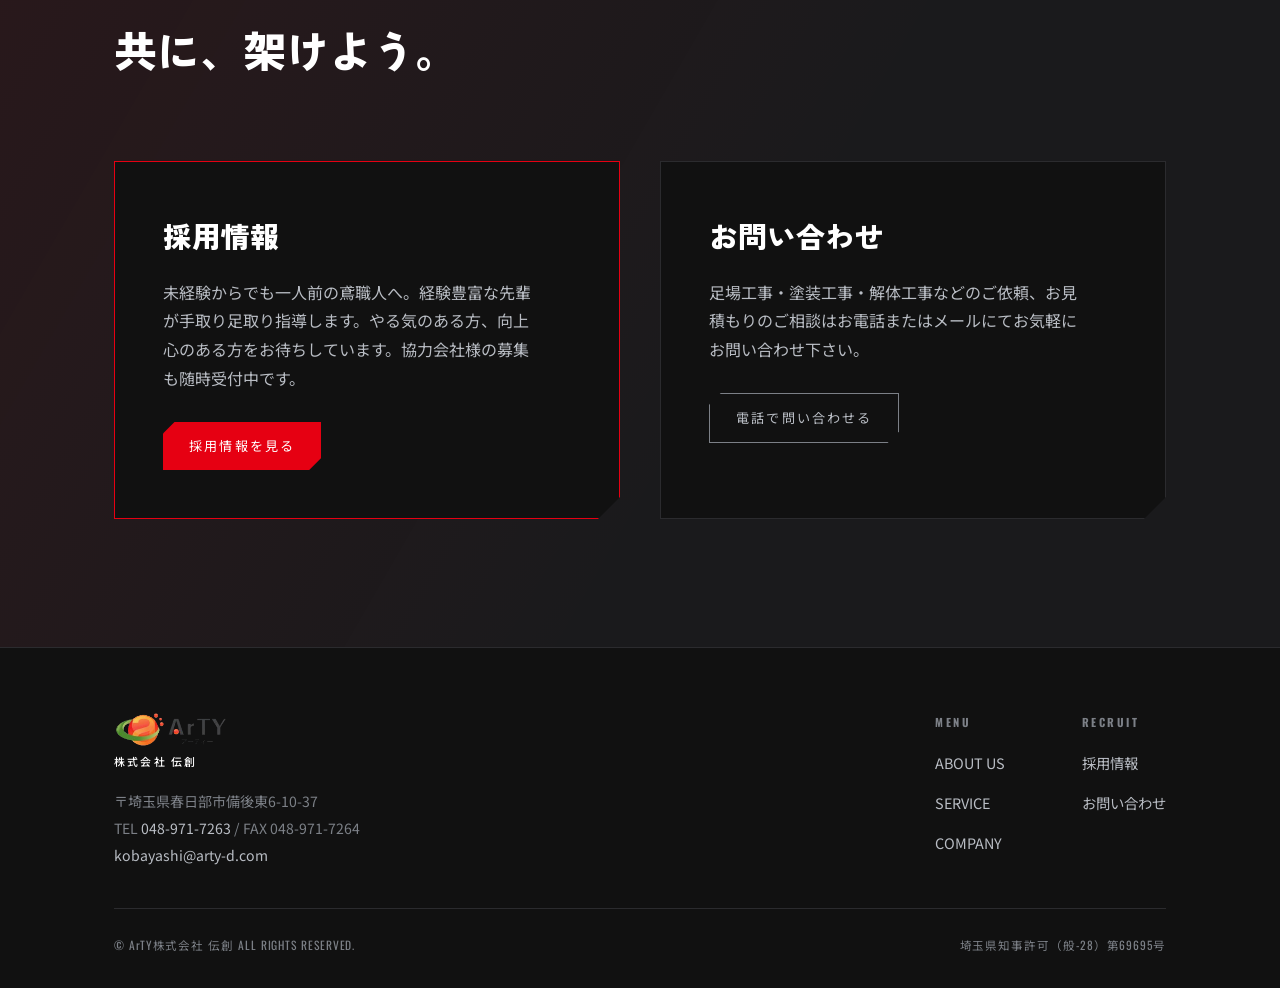
==== commit 995a4af6: "Add recruit page and extract shared CSS/JS - New recruit.html: job listings (足場の組立解体/事務・軽作業/   仮設工事補" ====
--- a/index.html
+++ b/index.html
@@ -9,688 +9,9 @@
 <link rel="icon" type="image/png" sizes="32x32" href="assets/favicon/favicon-32.png">
 <link rel="icon" type="image/png" sizes="512x512" href="assets/favicon/favicon-512.png">
 <link rel="apple-touch-icon" sizes="180x180" href="assets/favicon/apple-touch-icon.png">
-<style>
-  @import url('https://fonts.googleapis.com/css2?family=Zen+Kaku+Gothic+New:wght@400;500;700;900&family=Noto+Sans+JP:wght@400;500;700&family=Oswald:wght@400;500;600;700&display=swap');
-
-  :root{
-    --ink:        #111111;
-    --ink-raised: #1a1a1c;
-    --ink-line:   #2b2b2e;
-    --red:        #E60012;
-    --red-glow:   rgba(230,0,18,.35);
-    --white:      #FFFFFF;
-    --silver:     #B9BDC4;
-    --silver-dim: #7C8087;
-    --denim:      #3E5C82;
-    --denim-deep: #26374d;
-    --denim-pale: #8fa8c4;
-
-    --font-display: "Zen Kaku Gothic New", "Noto Sans JP", sans-serif;
-    --font-body:    "Noto Sans JP", sans-serif;
-    --font-label:   "Oswald", "Noto Sans JP", sans-serif;
-
-    color-scheme: dark;
-  }
-
-  *{ box-sizing:border-box; }
-  html{ scroll-behavior:smooth; }
-  body{
-    margin:0;
-    background:var(--ink);
-    color:var(--white);
-    font-family:var(--font-body);
-    line-height:1.8;
-    -webkit-font-smoothing:antialiased;
-    overflow-x:hidden;
-  }
-  img{ max-width:100%; display:block; }
-  a{ color:inherit; text-decoration:none; }
-  h1,h2,h3{ font-family:var(--font-display); margin:0; text-wrap:balance; }
-  p{ margin:0; }
-  ul{ margin:0; padding:0; list-style:none; }
-  button{ font-family:inherit; }
-  :focus-visible{ outline:2px solid var(--red); outline-offset:3px; }
-
-  .eyebrow{
-    font-family:var(--font-label);
-    font-weight:600;
-    font-size:.78rem;
-    letter-spacing:.28em;
-    text-transform:uppercase;
-    color:var(--red);
-    display:flex;
-    align-items:center;
-    gap:.7em;
-  }
-  .eyebrow::before{
-    content:"";
-    width:28px; height:2px;
-    background:var(--red);
-    display:inline-block;
-  }
-
-  .wrap{
-    max-width:1180px;
-    margin-inline:auto;
-    padding-inline:clamp(20px, 5vw, 64px);
-  }
-
-  /* ---------- Header ---------- */
-  .site-header{
-    position:fixed; inset:0 0 auto 0;
-    height:76px;
-    display:flex; align-items:center;
-    z-index:100;
-    transition:background-color .4s ease, border-color .4s ease;
-    border-bottom:1px solid transparent;
-  }
-  .site-header.is-solid{
-    background:rgba(17,17,17,.92);
-    backdrop-filter:blur(8px);
-    border-bottom-color:var(--ink-line);
-  }
-  .header-inner{
-    width:100%;
-    display:flex; align-items:center; justify-content:space-between;
-  }
-  .logo{
-    display:flex; flex-direction:column; align-items:flex-start; gap:.4em;
-  }
-  .logo img{
-    height:34px;
-    width:auto;
-    display:block;
-  }
-  .logo small{
-    font-family:var(--font-body);
-    font-weight:500;
-    font-size:.68rem;
-    letter-spacing:.2em;
-    color:var(--white);
-  }
-  .nav-links{
-    display:flex; align-items:center; gap:2.4rem;
-  }
-  .nav-links a{
-    font-family:var(--font-label);
-    font-size:.82rem;
-    letter-spacing:.14em;
-    text-transform:uppercase;
-    color:var(--silver);
-    position:relative;
-    padding-bottom:4px;
-    transition:color .25s ease;
-  }
-  .nav-links a::after{
-    content:"";
-    position:absolute; left:0; right:100%; bottom:0;
-    height:2px; background:var(--red);
-    transition:right .3s ease;
-  }
-  .nav-links a:hover{ color:var(--white); }
-  .nav-links a:hover::after{ right:0; }
-  .nav-cta{
-    font-family:var(--font-label);
-    font-size:.78rem;
-    letter-spacing:.1em;
-    color:var(--white);
-    border:1px solid var(--red);
-    padding:.6em 1.3em;
-    display:flex; align-items:center; gap:.5em;
-    clip-path:polygon(10px 0,100% 0,100% calc(100% - 10px),calc(100% - 10px) 100%,0 100%,0 10px);
-    transition:background-color .25s ease;
-  }
-  .nav-cta:hover{ background:var(--red); }
-
-  .menu-btn{
-    display:none;
-    width:38px; height:32px;
-    background:none; border:none; cursor:pointer;
-    flex-direction:column; justify-content:space-between;
-    padding:4px 0;
-  }
-  .menu-btn span{
-    display:block; height:2px; width:100%;
-    background:var(--white);
-    transition:transform .3s ease, opacity .3s ease;
-  }
-  .menu-btn.is-open span:nth-child(1){ transform:translateY(9px) rotate(45deg); }
-  .menu-btn.is-open span:nth-child(2){ opacity:0; }
-  .menu-btn.is-open span:nth-child(3){ transform:translateY(-9px) rotate(-45deg); }
-
-  .mobile-menu{
-    position:fixed; inset:76px 0 auto 0;
-    background:rgba(14,14,14,.98);
-    backdrop-filter:blur(10px);
-    border-bottom:1px solid var(--ink-line);
-    display:flex; flex-direction:column;
-    padding:1.5rem clamp(20px,5vw,64px) 2rem;
-    gap:1.1rem;
-    transform:translateY(-110%);
-    transition:transform .35s ease;
-    z-index:99;
-  }
-  .mobile-menu.is-open{ transform:translateY(0); }
-  .mobile-menu a{
-    font-family:var(--font-label);
-    font-size:1rem;
-    letter-spacing:.1em;
-    text-transform:uppercase;
-    color:var(--silver);
-    padding:.5rem 0;
-    border-bottom:1px solid var(--ink-line);
-  }
-  .mobile-menu .mm-sub{
-    font-family:var(--font-body);
-    font-size:.78rem;
-    color:var(--silver-dim);
-    text-transform:none;
-    letter-spacing:0;
-    border:none;
-    padding-top:0;
-  }
-
-  /* ---------- Hero ---------- */
-  .hero{
-    position:relative;
-    height:100svh;
-    min-height:560px;
-    display:flex;
-    align-items:center;
-    overflow:hidden;
-    background:var(--ink);
-  }
-  .hero canvas{
-    position:absolute; inset:0;
-    width:100%; height:100%;
-    display:block;
-  }
-  .hero::after{
-    content:"";
-    position:absolute; inset:0;
-    background:
-      linear-gradient(180deg, rgba(9,9,9,.55) 0%, rgba(9,9,9,.35) 40%, rgba(9,9,9,.85) 100%);
-    pointer-events:none;
-  }
-  .hero-brace{
-    position:absolute;
-    inset:-10% -20%;
-    pointer-events:none;
-  }
-  .hero-brace span{
-    position:absolute;
-    background:linear-gradient(90deg, transparent, var(--red) 20%, var(--red) 80%, transparent);
-    opacity:.85;
-    box-shadow:0 0 40px var(--red-glow);
-  }
-  .hero-brace .b1{
-    width:180%; height:3px;
-    top:18%; left:-40%;
-    transform:rotate(-14deg);
-  }
-  .hero-brace .b2{
-    width:180%; height:1px;
-    top:74%; left:-40%;
-    transform:rotate(-14deg);
-    opacity:.35;
-  }
-  .hero-content{
-    position:relative;
-    z-index:2;
-    width:100%;
-    text-align:center;
-    padding-inline:clamp(20px,6vw,64px);
-  }
-  .hero-eyebrow{
-    justify-content:center;
-    margin-bottom:1.6rem;
-  }
-  .hero-eyebrow::before{ display:none; }
-  .hero h1{
-    font-weight:900;
-    font-size:clamp(1.9rem, 6.4vw, 4.4rem);
-    letter-spacing:.03em;
-    line-height:1.35;
-    color:var(--white);
-    text-shadow:0 4px 30px rgba(0,0,0,.5);
-  }
-  .hero h1 em{
-    font-style:normal;
-    color:var(--red);
-  }
-  .hero-sub{
-    margin-top:1.8rem;
-    font-family:var(--font-label);
-    font-size:.86rem;
-    letter-spacing:.18em;
-    color:var(--silver);
-  }
-  .hero-actions{
-    margin-top:2.8rem;
-    display:flex; gap:1rem; justify-content:center; flex-wrap:wrap;
-  }
-  .btn{
-    font-family:var(--font-label);
-    font-size:.82rem;
-    letter-spacing:.16em;
-    text-transform:uppercase;
-    padding:.95em 2em;
-    display:inline-flex; align-items:center; gap:.6em;
-    clip-path:polygon(12px 0,100% 0,100% calc(100% - 12px),calc(100% - 12px) 100%,0 100%,0 12px);
-    transition:transform .25s ease, background-color .25s ease, color .25s ease;
-  }
-  .btn-primary{ background:var(--red); color:var(--white); }
-  .btn-primary:hover{ transform:translateY(-2px); background:#ff1a2e; }
-  .btn-ghost{ border:1px solid var(--silver-dim); color:var(--silver); }
-  .btn-ghost:hover{ border-color:var(--white); color:var(--white); transform:translateY(-2px); }
-
-  .scroll-cue{
-    position:absolute; bottom:2.4rem; left:50%; transform:translateX(-50%);
-    z-index:2;
-    display:flex; flex-direction:column; align-items:center; gap:.6rem;
-    color:var(--silver-dim);
-  }
-  .scroll-cue .line{
-    width:1px; height:44px;
-    background:linear-gradient(180deg, var(--red), transparent);
-    animation:scrollDrop 1.8s ease-in-out infinite;
-  }
-  @keyframes scrollDrop{
-    0%{ transform:scaleY(0); transform-origin:top; }
-    50%{ transform:scaleY(1); transform-origin:top; }
-    50.1%{ transform-origin:bottom; }
-    100%{ transform:scaleY(0); transform-origin:bottom; }
-  }
-  .scroll-cue span{
-    font-family:var(--font-label);
-    font-size:.68rem;
-    letter-spacing:.3em;
-    text-transform:uppercase;
-  }
-
-  /* ---------- Section shell ---------- */
-  section{ position:relative; }
-  .section-head{
-    margin-bottom:clamp(2.5rem, 6vw, 4.5rem);
-  }
-  .section-head h2{
-    font-size:clamp(1.9rem, 4vw, 2.7rem);
-    font-weight:900;
-    margin-top:.6rem;
-    color:var(--white);
-  }
-  .section-head p{
-    margin-top:1rem;
-    max-width:50ch;
-    color:var(--silver);
-  }
-
-  /* ---------- About ---------- */
-  .about{
-    padding:clamp(5rem,10vw,9rem) 0;
-    background:
-      radial-gradient(ellipse at 85% 10%, rgba(230,0,18,.06), transparent 55%),
-      var(--ink);
-  }
-  .about-grid{
-    display:grid;
-    grid-template-columns:.85fr 1.15fr;
-    gap:clamp(2.5rem,6vw,5rem);
-    align-items:start;
-  }
-  .about-visual{
-    position:sticky;
-    top:110px;
-    aspect-ratio:4/5;
-    position:relative;
-    display:flex; align-items:center; justify-content:center;
-    overflow:hidden;
-    background:
-      radial-gradient(circle at 26% 22%, rgba(230,0,18,.30), transparent 46%),
-      radial-gradient(circle at 80% 84%, rgba(62,92,130,.38), transparent 52%),
-      linear-gradient(155deg, #0a0a0b 0%, #1d1d20 55%, #0a0a0b 100%);
-    clip-path:polygon(0 0,100% 0,100% 100%,10% 100%,0 88%);
-    opacity:0; transform:translateX(-24px);
-    transition:opacity .9s ease, transform .9s ease;
-  }
-  .about-visual::before{
-    content:"";
-    position:absolute; inset:0;
-    background:
-      repeating-linear-gradient(0deg, rgba(255,255,255,.05) 0 1px, transparent 1px 34px),
-      repeating-linear-gradient(90deg, rgba(255,255,255,.05) 0 1px, transparent 1px 34px);
-  }
-  .about-visual::after{
-    content:"";
-    position:absolute; left:-20%; top:40%;
-    width:140%; height:2px;
-    background:linear-gradient(90deg, transparent, var(--red) 25%, var(--red) 75%, transparent);
-    transform:rotate(-12deg);
-    box-shadow:0 0 24px var(--red-glow);
-  }
-  .about.is-visible .about-visual{ opacity:1; transform:translateX(0); }
-  .about-visual-logo{
-    position:relative;
-    z-index:1;
-    width:48%;
-    max-width:210px;
-    filter:drop-shadow(0 14px 34px rgba(0,0,0,.65)) drop-shadow(0 0 30px rgba(230,0,18,.3));
-  }
-
-  .about-copy p{
-    color:var(--silver);
-    max-width:56ch;
-    opacity:0; transform:translateY(16px);
-    transition:opacity .7s ease, transform .7s ease;
-  }
-  .about-copy p + p{ margin-top:1.3rem; }
-  .about.is-visible .about-copy p{ opacity:1; transform:translateY(0); }
-  .about.is-visible .about-copy p:nth-child(1){ transition-delay:.05s; }
-  .about.is-visible .about-copy p:nth-child(2){ transition-delay:.15s; }
-  .about.is-visible .about-copy p:nth-child(3){ transition-delay:.25s; }
-  .about.is-visible .about-copy p:nth-child(4){ transition-delay:.35s; }
-  .about.is-visible .about-copy p:nth-child(5){ transition-delay:.45s; }
-  .about.is-visible .about-copy p:nth-child(6){ transition-delay:.55s; }
-
-  .hl{
-    color:var(--red);
-    font-weight:700;
-    text-decoration:underline;
-    text-decoration-color:var(--red-glow);
-    text-decoration-thickness:2px;
-    text-underline-offset:5px;
-  }
-
-  /* ---------- Service / spine section ---------- */
-  .service{
-    padding:clamp(5rem,10vw,9rem) 0 clamp(4rem,8vw,7rem);
-    background:var(--ink-raised);
-    border-top:1px solid var(--ink-line);
-    border-bottom:1px solid var(--ink-line);
-  }
-  .spine{
-    position:relative;
-    padding-left:clamp(28px, 6vw, 60px);
-  }
-  .spine-rail{
-    position:absolute;
-    left:0; top:0;
-    width:2px; height:100%;
-    background:var(--ink-line);
-  }
-  .spine-rail::before{
-    content:"";
-    position:absolute; left:0; top:0;
-    width:100%; height:100%;
-    background:linear-gradient(180deg, var(--red), var(--denim) 70%, transparent);
-    transform:scaleY(0);
-    transform-origin:top;
-    transition:transform 1.4s cubic-bezier(.16,.8,.3,1);
-    box-shadow:0 0 22px var(--red-glow);
-  }
-  .spine.is-visible .spine-rail::before{ transform:scaleY(1); }
-
-  .work-item{
-    position:relative;
-    display:grid;
-    grid-template-columns:120px 1fr;
-    gap:clamp(1.5rem,4vw,3rem);
-    align-items:center;
-    padding-block:clamp(2.2rem,5vw,3.6rem);
-    opacity:0;
-    transform:translateY(22px);
-    transition:opacity .8s ease, transform .8s ease;
-  }
-  .work-item:not(:last-child){ border-bottom:1px solid var(--ink-line); }
-  .spine.is-visible .work-item{ opacity:1; transform:translateY(0); }
-  .spine.is-visible .work-item:nth-child(1){ transition-delay:.15s; }
-  .spine.is-visible .work-item:nth-child(2){ transition-delay:.45s; }
-  .spine.is-visible .work-item:nth-child(3){ transition-delay:.75s; }
-
-  .work-item::before{
-    content:"";
-    position:absolute;
-    left:calc(-1 * clamp(28px,6vw,60px) - 1px);
-    top:50%; transform:translateY(-50%);
-    width:9px; height:9px;
-    border-radius:50%;
-    background:var(--red);
-    box-shadow:0 0 0 4px var(--ink-raised), 0 0 14px var(--red-glow);
-  }
-
-  .work-num{
-    font-family:var(--font-label);
-    font-size:clamp(2.4rem,5vw,3.6rem);
-    font-weight:700;
-    color:transparent;
-    -webkit-text-stroke:1.5px var(--ink-line);
-    line-height:1;
-  }
-  .work-figure{
-    aspect-ratio:16/10;
-    position:relative;
-    overflow:hidden;
-    background:
-      repeating-linear-gradient(115deg, var(--denim-deep) 0 14px, var(--denim) 14px 28px),
-      var(--ink);
-    clip-path:polygon(0 0, 100% 0, 100% calc(100% - 18px), calc(100% - 18px) 100%, 0 100%);
-  }
-  .work-figure::after{
-    content:"";
-    position:absolute; inset:0;
-    background:linear-gradient(160deg, rgba(17,17,17,.15), rgba(17,17,17,.75));
-  }
-  .work-figure.has-photo{
-    background-size:cover;
-    background-position:center;
-  }
-  .work-figure.has-photo::after{
-    background:linear-gradient(160deg, rgba(17,17,17,.05), rgba(17,17,17,.6));
-  }
-  .work-figure.photo-scaffolding{ background-image:url('assets/images/service-scaffolding.jpg'); }
-  .work-figure.photo-construction{ background-image:url('assets/images/service-construction.jpg'); }
-  .work-figure.photo-painting{ background-image:url('assets/images/service-painting.jpg'); }
-  .work-body{
-    grid-column:1 / -1;
-  }
-  .work-grid{
-    display:grid;
-    grid-template-columns:220px 1fr;
-    gap:clamp(1.4rem,3vw,2.6rem);
-    align-items:center;
-  }
-  .work-title{
-    font-family:var(--font-label);
-    font-size:.72rem;
-    letter-spacing:.24em;
-    color:var(--silver-dim);
-    text-transform:uppercase;
-    margin-bottom:.5rem;
-  }
-  .work-title-jp{
-    display:block;
-    font-family:var(--font-display);
-    font-weight:900;
-    font-size:clamp(1.3rem,2.6vw,1.7rem);
-    color:var(--white);
-    letter-spacing:.02em;
-    margin-top:.3rem;
-  }
-  .work-desc{
-    color:var(--silver);
-    max-width:52ch;
-    margin-top:.9rem;
-  }
-
-  /* ---------- Company table ---------- */
-  .company{
-    padding:clamp(5rem,10vw,9rem) 0;
-    background:var(--ink);
-  }
-  .table-wrap{
-    overflow-x:auto;
-    border:1px solid var(--ink-line);
-  }
-  .company-table{
-    width:100%;
-    border-collapse:collapse;
-    min-width:520px;
-  }
-  .company-table tr{
-    border-bottom:1px solid var(--ink-line);
-  }
-  .company-table tr:last-child{ border-bottom:none; }
-  .company-table th,
-  .company-table td{
-    text-align:left;
-    padding:1.3rem 1.6rem;
-    vertical-align:top;
-  }
-  .company-table th{
-    width:220px;
-    font-family:var(--font-label);
-    font-weight:500;
-    font-size:.78rem;
-    letter-spacing:.16em;
-    text-transform:uppercase;
-    color:var(--red);
-    background:var(--ink-raised);
-    border-right:2px solid var(--red);
-  }
-  .company-table td{
-    color:var(--silver);
-    font-size:.98rem;
-  }
-  .company-table td a{
-    color:var(--white);
-    border-bottom:1px solid var(--silver-dim);
-    transition:color .2s ease, border-color .2s ease;
-  }
-  .company-table td a:hover{ color:var(--red); border-color:var(--red); }
-
-  @media (max-width: 640px){
-    .company-table thead{ display:none; }
-    .company-table, .company-table tbody, .company-table tr, .company-table th, .company-table td{
-      display:block;
-      width:100%;
-    }
-    .company-table{ min-width:0; }
-    .company-table tr{ padding:1rem 1.4rem; }
-    .company-table th{
-      border-right:none;
-      border-left:2px solid var(--red);
-      padding:0 0 .4rem;
-      background:none;
-    }
-    .company-table td{ padding:0 0 1rem; }
-  }
-
-  /* ---------- Recruit & Contact ---------- */
-  .recruit{
-    padding:clamp(5rem,10vw,9rem) 0;
-    background:
-      linear-gradient(120deg, rgba(230,0,18,.08), transparent 60%),
-      var(--ink-raised);
-    border-top:1px solid var(--ink-line);
-  }
-  .rc-grid{
-    display:grid;
-    grid-template-columns:1fr 1fr;
-    gap:clamp(1.5rem,4vw,2.5rem);
-  }
-  .rc-card{
-    position:relative;
-    padding:clamp(2.2rem,4vw,3rem);
-    background:var(--ink);
-    border:1px solid var(--ink-line);
-    clip-path:polygon(0 0,100% 0,100% calc(100% - 22px),calc(100% - 22px) 100%,0 100%);
-  }
-  .rc-card.is-recruit{ border-color:var(--red); }
-  .rc-card h3{
-    font-size:clamp(1.4rem,2.6vw,1.8rem);
-    font-weight:900;
-  }
-  .rc-card p{
-    margin-top:1rem;
-    color:var(--silver);
-    max-width:42ch;
-  }
-  .rc-card .btn{ margin-top:1.8rem; }
-
-  /* ---------- Footer ---------- */
-  footer{
-    padding:clamp(3rem,6vw,4rem) 0 2rem;
-    background:var(--ink);
-    border-top:1px solid var(--ink-line);
-  }
-  .footer-top{
-    display:flex; justify-content:space-between; gap:3rem; flex-wrap:wrap;
-    padding-bottom:2.5rem;
-    border-bottom:1px solid var(--ink-line);
-  }
-  .footer-brand .logo{ margin-bottom:1rem; }
-  .footer-brand address{
-    font-style:normal;
-    color:var(--silver-dim);
-    font-size:.88rem;
-    line-height:1.9;
-  }
-  .footer-brand address a{ color:var(--silver); }
-  .footer-brand address a:hover{ color:var(--red); }
-  .footer-nav{
-    display:flex; gap:clamp(2.5rem,6vw,5rem); flex-wrap:wrap;
-  }
-  .footer-col h3{
-    font-family:var(--font-label);
-    font-size:.7rem;
-    letter-spacing:.22em;
-    text-transform:uppercase;
-    color:var(--silver-dim);
-    margin-bottom:1rem;
-  }
-  .footer-col ul{ display:flex; flex-direction:column; gap:.7rem; }
-  .footer-col a{
-    color:var(--silver);
-    font-size:.9rem;
-    transition:color .2s ease;
-  }
-  .footer-col a:hover{ color:var(--red); }
-  .footer-bottom{
-    display:flex; justify-content:space-between; flex-wrap:wrap; gap:1rem;
-    padding-top:1.6rem;
-    font-family:var(--font-label);
-    font-size:.72rem;
-    letter-spacing:.08em;
-    color:var(--silver-dim);
-  }
-
-  @media (prefers-reduced-motion: reduce){
-    html{ scroll-behavior:auto; }
-    .scroll-cue .line{ animation:none; }
-    .spine-rail::before,
-    .work-item,
-    .about-visual,
-    .about-copy p{ transition:none !important; opacity:1 !important; transform:none !important; }
-  }
-
-  /* ---------- Responsive ---------- */
-  @media (max-width: 900px){
-    .about-grid{ grid-template-columns:1fr; }
-    .about-visual{ position:static; aspect-ratio:16/9; max-width:420px; }
-  }
-  @media (max-width: 860px){
-    .nav-links, .nav-cta{ display:none; }
-    .menu-btn{ display:flex; }
-    .work-item{ grid-template-columns:80px 1fr; }
-    .work-grid{ grid-template-columns:1fr; }
-    .rc-grid{ grid-template-columns:1fr; }
-    .footer-top{ flex-direction:column; gap:2rem; }
-  }
-  @media (max-width: 480px){
-    .work-item{ grid-template-columns:56px 1fr; }
-    .work-num{ font-size:1.8rem; }
-  }
-</style>
+<link rel="stylesheet" href="https://fonts.googleapis.com/css2?family=Zen+Kaku+Gothic+New:wght@400;500;700;900&family=Noto+Sans+JP:wght@400;500;700&family=Oswald:wght@400;500;600;700&display=swap">
+<link rel="stylesheet" href="assets/css/style.css">
+
 </head>
 <body>
 
@@ -701,7 +22,8 @@
       <a href="#about">ABOUT US</a>
       <a href="#service">SERVICE</a>
       <a href="#company">COMPANY</a>
-      <a href="#contact">RECRUIT &amp; CONTACT</a>
+      <a href="recruit.html">RECRUIT</a>
+      <a href="#contact">CONTACT</a>
     </nav>
     <a href="tel:048-971-7263" class="nav-cta">TEL 048-971-7263</a>
     <button class="menu-btn" id="menuBtn" aria-label="メニューを開く" aria-expanded="false">
@@ -714,11 +36,12 @@
   <a href="#about">ABOUT US</a>
   <a href="#service">SERVICE</a>
   <a href="#company">COMPANY</a>
-  <a href="#contact">RECRUIT &amp; CONTACT</a>
+  <a href="recruit.html">RECRUIT</a>
+  <a href="#contact">CONTACT</a>
   <a href="tel:048-971-7263" class="mm-sub">TEL 048-971-7263</a>
 </div>
 
-<section class="hero" id="top">
+<section class="hero" id="top" data-hero-sentinel>
   <canvas id="heroCanvas" aria-hidden="true"></canvas>
   <div class="hero-brace" aria-hidden="true">
     <span class="b1"></span>
@@ -730,7 +53,7 @@
     <p class="hero-sub">ArTY株式会社 伝創 — 埼玉から関東一円の現場へ</p>
     <div class="hero-actions">
       <a href="#about" class="btn btn-primary">ArTYとは</a>
-      <a href="#contact" class="btn btn-ghost">採用情報</a>
+      <a href="recruit.html" class="btn btn-ghost">採用情報</a>
     </div>
   </div>
   <div class="scroll-cue" aria-hidden="true">
@@ -739,7 +62,7 @@
   </div>
 </section>
 
-<section class="about" id="about">
+<section class="about" id="about" data-reveal>
   <div class="wrap about-grid">
     <div class="about-visual">
       <img class="about-visual-logo" src="assets/images/logo-mark.png" alt="ArTY株式会社 伝創">
@@ -769,7 +92,7 @@
       <p>支柱を組み、布板を渡し、筋交いで固める。現場はそうやって少しずつ形になっていく。</p>
     </div>
 
-    <div class="spine" id="spine">
+    <div class="spine" id="spine" data-reveal>
       <div class="spine-rail" aria-hidden="true"></div>
 
       <div class="work-item">
@@ -871,7 +194,7 @@
       <div class="rc-card is-recruit">
         <h3>採用情報</h3>
         <p>未経験からでも一人前の鳶職人へ。経験豊富な先輩が手取り足取り指導します。やる気のある方、向上心のある方をお待ちしています。協力会社様の募集も随時受付中です。</p>
-        <a href="mailto:kobayashi@arty-d.com?subject=採用について" class="btn btn-primary">採用について問い合わせる</a>
+        <a href="recruit.html" class="btn btn-primary">採用情報を見る</a>
       </div>
       <div class="rc-card">
         <h3>お問い合わせ</h3>
@@ -905,7 +228,7 @@
         <div class="footer-col">
           <h3>Recruit</h3>
           <ul>
-            <li><a href="#contact">採用情報</a></li>
+            <li><a href="recruit.html">採用情報</a></li>
             <li><a href="#contact">お問い合わせ</a></li>
           </ul>
         </div>
@@ -918,48 +241,11 @@
   </div>
 </footer>
 
+<script src="assets/js/site.js"></script>
 <script>
 (function(){
   "use strict";
   var reduceMotion = window.matchMedia("(prefers-reduced-motion: reduce)").matches;
-
-  /* ---- header solidify ---- */
-  var header = document.getElementById("siteHeader");
-  var hero = document.getElementById("top");
-  var headerObserver = new IntersectionObserver(function(entries){
-    entries.forEach(function(entry){
-      header.classList.toggle("is-solid", !entry.isIntersecting || entry.intersectionRatio < 0.7);
-    });
-  }, { threshold: [0, 0.7] });
-  headerObserver.observe(hero);
-
-  /* ---- mobile menu ---- */
-  var menuBtn = document.getElementById("menuBtn");
-  var mobileMenu = document.getElementById("mobileMenu");
-  menuBtn.addEventListener("click", function(){
-    var open = mobileMenu.classList.toggle("is-open");
-    menuBtn.classList.toggle("is-open", open);
-    menuBtn.setAttribute("aria-expanded", open ? "true" : "false");
-  });
-  mobileMenu.querySelectorAll("a").forEach(function(a){
-    a.addEventListener("click", function(){
-      mobileMenu.classList.remove("is-open");
-      menuBtn.classList.remove("is-open");
-      menuBtn.setAttribute("aria-expanded", "false");
-    });
-  });
-
-  /* ---- scroll reveal (about fade-in / service spine + fade-up) ---- */
-  var revealTargets = document.querySelectorAll(".about, .spine");
-  var revealObserver = new IntersectionObserver(function(entries, obs){
-    entries.forEach(function(entry){
-      if (entry.isIntersecting){
-        entry.target.classList.add("is-visible");
-        obs.unobserve(entry.target);
-      }
-    });
-  }, { threshold: 0.22 });
-  revealTargets.forEach(function(el){ revealObserver.observe(el); });
 
   /* ---- hero canvas: placeholder for a real muted <video autoplay loop> ---- */
   var canvas = document.getElementById("heroCanvas");
--- a/assets/css/style.css
+++ b/assets/css/style.css
@@ -0,0 +1,866 @@
+  @import url('https://fonts.googleapis.com/css2?family=Zen+Kaku+Gothic+New:wght@400;500;700;900&family=Noto+Sans+JP:wght@400;500;700&family=Oswald:wght@400;500;600;700&display=swap');
+
+  :root{
+    --ink:        #111111;
+    --ink-raised: #1a1a1c;
+    --ink-line:   #2b2b2e;
+    --red:        #E60012;
+    --red-glow:   rgba(230,0,18,.35);
+    --white:      #FFFFFF;
+    --silver:     #B9BDC4;
+    --silver-dim: #7C8087;
+    --denim:      #3E5C82;
+    --denim-deep: #26374d;
+    --denim-pale: #8fa8c4;
+
+    --font-display: "Zen Kaku Gothic New", "Noto Sans JP", sans-serif;
+    --font-body:    "Noto Sans JP", sans-serif;
+    --font-label:   "Oswald", "Noto Sans JP", sans-serif;
+
+    color-scheme: dark;
+  }
+
+  *{ box-sizing:border-box; }
+  html{ scroll-behavior:smooth; }
+  body{
+    margin:0;
+    background:var(--ink);
+    color:var(--white);
+    font-family:var(--font-body);
+    line-height:1.8;
+    -webkit-font-smoothing:antialiased;
+    overflow-x:hidden;
+  }
+  img{ max-width:100%; display:block; }
+  a{ color:inherit; text-decoration:none; }
+  h1,h2,h3{ font-family:var(--font-display); margin:0; text-wrap:balance; }
+  p{ margin:0; }
+  ul{ margin:0; padding:0; list-style:none; }
+  button{ font-family:inherit; }
+  :focus-visible{ outline:2px solid var(--red); outline-offset:3px; }
+
+  .eyebrow{
+    font-family:var(--font-label);
+    font-weight:600;
+    font-size:.78rem;
+    letter-spacing:.28em;
+    text-transform:uppercase;
+    color:var(--red);
+    display:flex;
+    align-items:center;
+    gap:.7em;
+  }
+  .eyebrow::before{
+    content:"";
+    width:28px; height:2px;
+    background:var(--red);
+    display:inline-block;
+  }
+
+  .wrap{
+    max-width:1180px;
+    margin-inline:auto;
+    padding-inline:clamp(20px, 5vw, 64px);
+  }
+
+  /* ---------- Header ---------- */
+  .site-header{
+    position:fixed; inset:0 0 auto 0;
+    height:76px;
+    display:flex; align-items:center;
+    z-index:100;
+    transition:background-color .4s ease, border-color .4s ease;
+    border-bottom:1px solid transparent;
+  }
+  .site-header.is-solid{
+    background:rgba(17,17,17,.92);
+    backdrop-filter:blur(8px);
+    border-bottom-color:var(--ink-line);
+  }
+  .header-inner{
+    width:100%;
+    display:flex; align-items:center; justify-content:space-between;
+  }
+  .logo{
+    display:flex; flex-direction:column; align-items:flex-start; gap:.4em;
+  }
+  .logo img{
+    height:34px;
+    width:auto;
+    display:block;
+  }
+  .logo small{
+    font-family:var(--font-body);
+    font-weight:500;
+    font-size:.68rem;
+    letter-spacing:.2em;
+    color:var(--white);
+  }
+  .nav-links{
+    display:flex; align-items:center; gap:2.4rem;
+  }
+  .nav-links a{
+    font-family:var(--font-label);
+    font-size:.82rem;
+    letter-spacing:.14em;
+    text-transform:uppercase;
+    color:var(--silver);
+    position:relative;
+    padding-bottom:4px;
+    transition:color .25s ease;
+  }
+  .nav-links a::after{
+    content:"";
+    position:absolute; left:0; right:100%; bottom:0;
+    height:2px; background:var(--red);
+    transition:right .3s ease;
+  }
+  .nav-links a:hover{ color:var(--white); }
+  .nav-links a:hover::after{ right:0; }
+  .nav-cta{
+    font-family:var(--font-label);
+    font-size:.78rem;
+    letter-spacing:.1em;
+    color:var(--white);
+    border:1px solid var(--red);
+    padding:.6em 1.3em;
+    display:flex; align-items:center; gap:.5em;
+    clip-path:polygon(10px 0,100% 0,100% calc(100% - 10px),calc(100% - 10px) 100%,0 100%,0 10px);
+    transition:background-color .25s ease;
+  }
+  .nav-cta:hover{ background:var(--red); }
+
+  .menu-btn{
+    display:none;
+    width:38px; height:32px;
+    background:none; border:none; cursor:pointer;
+    flex-direction:column; justify-content:space-between;
+    padding:4px 0;
+  }
+  .menu-btn span{
+    display:block; height:2px; width:100%;
+    background:var(--white);
+    transition:transform .3s ease, opacity .3s ease;
+  }
+  .menu-btn.is-open span:nth-child(1){ transform:translateY(9px) rotate(45deg); }
+  .menu-btn.is-open span:nth-child(2){ opacity:0; }
+  .menu-btn.is-open span:nth-child(3){ transform:translateY(-9px) rotate(-45deg); }
+
+  .mobile-menu{
+    position:fixed; inset:76px 0 auto 0;
+    background:rgba(14,14,14,.98);
+    backdrop-filter:blur(10px);
+    border-bottom:1px solid var(--ink-line);
+    display:flex; flex-direction:column;
+    padding:1.5rem clamp(20px,5vw,64px) 2rem;
+    gap:1.1rem;
+    transform:translateY(-110%);
+    transition:transform .35s ease;
+    z-index:99;
+  }
+  .mobile-menu.is-open{ transform:translateY(0); }
+  .mobile-menu a{
+    font-family:var(--font-label);
+    font-size:1rem;
+    letter-spacing:.1em;
+    text-transform:uppercase;
+    color:var(--silver);
+    padding:.5rem 0;
+    border-bottom:1px solid var(--ink-line);
+  }
+  .mobile-menu .mm-sub{
+    font-family:var(--font-body);
+    font-size:.78rem;
+    color:var(--silver-dim);
+    text-transform:none;
+    letter-spacing:0;
+    border:none;
+    padding-top:0;
+  }
+
+  /* ---------- Hero ---------- */
+  .hero{
+    position:relative;
+    height:100svh;
+    min-height:560px;
+    display:flex;
+    align-items:center;
+    overflow:hidden;
+    background:var(--ink);
+  }
+  .hero canvas{
+    position:absolute; inset:0;
+    width:100%; height:100%;
+    display:block;
+  }
+  .hero::after{
+    content:"";
+    position:absolute; inset:0;
+    background:
+      linear-gradient(180deg, rgba(9,9,9,.55) 0%, rgba(9,9,9,.35) 40%, rgba(9,9,9,.85) 100%);
+    pointer-events:none;
+  }
+  .hero-brace{
+    position:absolute;
+    inset:-10% -20%;
+    pointer-events:none;
+  }
+  .hero-brace span{
+    position:absolute;
+    background:linear-gradient(90deg, transparent, var(--red) 20%, var(--red) 80%, transparent);
+    opacity:.85;
+    box-shadow:0 0 40px var(--red-glow);
+  }
+  .hero-brace .b1{
+    width:180%; height:3px;
+    top:18%; left:-40%;
+    transform:rotate(-14deg);
+  }
+  .hero-brace .b2{
+    width:180%; height:1px;
+    top:74%; left:-40%;
+    transform:rotate(-14deg);
+    opacity:.35;
+  }
+  .hero-content{
+    position:relative;
+    z-index:2;
+    width:100%;
+    text-align:center;
+    padding-inline:clamp(20px,6vw,64px);
+  }
+  .hero-eyebrow{
+    justify-content:center;
+    margin-bottom:1.6rem;
+  }
+  .hero-eyebrow::before{ display:none; }
+  .hero h1{
+    font-weight:900;
+    font-size:clamp(1.9rem, 6.4vw, 4.4rem);
+    letter-spacing:.03em;
+    line-height:1.35;
+    color:var(--white);
+    text-shadow:0 4px 30px rgba(0,0,0,.5);
+  }
+  .hero h1 em{
+    font-style:normal;
+    color:var(--red);
+  }
+  .hero-sub{
+    margin-top:1.8rem;
+    font-family:var(--font-label);
+    font-size:.86rem;
+    letter-spacing:.18em;
+    color:var(--silver);
+  }
+  .hero-actions{
+    margin-top:2.8rem;
+    display:flex; gap:1rem; justify-content:center; flex-wrap:wrap;
+  }
+  .btn{
+    font-family:var(--font-label);
+    font-size:.82rem;
+    letter-spacing:.16em;
+    text-transform:uppercase;
+    padding:.95em 2em;
+    display:inline-flex; align-items:center; gap:.6em;
+    clip-path:polygon(12px 0,100% 0,100% calc(100% - 12px),calc(100% - 12px) 100%,0 100%,0 12px);
+    transition:transform .25s ease, background-color .25s ease, color .25s ease;
+  }
+  .btn-primary{ background:var(--red); color:var(--white); }
+  .btn-primary:hover{ transform:translateY(-2px); background:#ff1a2e; }
+  .btn-ghost{ border:1px solid var(--silver-dim); color:var(--silver); }
+  .btn-ghost:hover{ border-color:var(--white); color:var(--white); transform:translateY(-2px); }
+
+  .scroll-cue{
+    position:absolute; bottom:2.4rem; left:50%; transform:translateX(-50%);
+    z-index:2;
+    display:flex; flex-direction:column; align-items:center; gap:.6rem;
+    color:var(--silver-dim);
+  }
+  .scroll-cue .line{
+    width:1px; height:44px;
+    background:linear-gradient(180deg, var(--red), transparent);
+    animation:scrollDrop 1.8s ease-in-out infinite;
+  }
+  @keyframes scrollDrop{
+    0%{ transform:scaleY(0); transform-origin:top; }
+    50%{ transform:scaleY(1); transform-origin:top; }
+    50.1%{ transform-origin:bottom; }
+    100%{ transform:scaleY(0); transform-origin:bottom; }
+  }
+  .scroll-cue span{
+    font-family:var(--font-label);
+    font-size:.68rem;
+    letter-spacing:.3em;
+    text-transform:uppercase;
+  }
+
+  /* ---------- Section shell ---------- */
+  section{ position:relative; }
+  .section-head{
+    margin-bottom:clamp(2.5rem, 6vw, 4.5rem);
+  }
+  .section-head h2{
+    font-size:clamp(1.9rem, 4vw, 2.7rem);
+    font-weight:900;
+    margin-top:.6rem;
+    color:var(--white);
+  }
+  .section-head p{
+    margin-top:1rem;
+    max-width:50ch;
+    color:var(--silver);
+  }
+
+  /* ---------- About ---------- */
+  .about{
+    padding:clamp(5rem,10vw,9rem) 0;
+    background:
+      radial-gradient(ellipse at 85% 10%, rgba(230,0,18,.06), transparent 55%),
+      var(--ink);
+  }
+  .about-grid{
+    display:grid;
+    grid-template-columns:.85fr 1.15fr;
+    gap:clamp(2.5rem,6vw,5rem);
+    align-items:start;
+  }
+  .about-visual{
+    position:sticky;
+    top:110px;
+    aspect-ratio:4/5;
+    position:relative;
+    display:flex; align-items:center; justify-content:center;
+    overflow:hidden;
+    background:
+      radial-gradient(circle at 26% 22%, rgba(230,0,18,.30), transparent 46%),
+      radial-gradient(circle at 80% 84%, rgba(62,92,130,.38), transparent 52%),
+      linear-gradient(155deg, #0a0a0b 0%, #1d1d20 55%, #0a0a0b 100%);
+    clip-path:polygon(0 0,100% 0,100% 100%,10% 100%,0 88%);
+    opacity:0; transform:translateX(-24px);
+    transition:opacity .9s ease, transform .9s ease;
+  }
+  .about-visual::before{
+    content:"";
+    position:absolute; inset:0;
+    background:
+      repeating-linear-gradient(0deg, rgba(255,255,255,.05) 0 1px, transparent 1px 34px),
+      repeating-linear-gradient(90deg, rgba(255,255,255,.05) 0 1px, transparent 1px 34px);
+  }
+  .about-visual::after{
+    content:"";
+    position:absolute; left:-20%; top:40%;
+    width:140%; height:2px;
+    background:linear-gradient(90deg, transparent, var(--red) 25%, var(--red) 75%, transparent);
+    transform:rotate(-12deg);
+    box-shadow:0 0 24px var(--red-glow);
+  }
+  .about.is-visible .about-visual{ opacity:1; transform:translateX(0); }
+  .about-visual-logo{
+    position:relative;
+    z-index:1;
+    width:48%;
+    max-width:210px;
+    filter:drop-shadow(0 14px 34px rgba(0,0,0,.65)) drop-shadow(0 0 30px rgba(230,0,18,.3));
+  }
+
+  .about-copy p{
+    color:var(--silver);
+    max-width:56ch;
+    opacity:0; transform:translateY(16px);
+    transition:opacity .7s ease, transform .7s ease;
+  }
+  .about-copy p + p{ margin-top:1.3rem; }
+  .about.is-visible .about-copy p{ opacity:1; transform:translateY(0); }
+  .about.is-visible .about-copy p:nth-child(1){ transition-delay:.05s; }
+  .about.is-visible .about-copy p:nth-child(2){ transition-delay:.15s; }
+  .about.is-visible .about-copy p:nth-child(3){ transition-delay:.25s; }
+  .about.is-visible .about-copy p:nth-child(4){ transition-delay:.35s; }
+  .about.is-visible .about-copy p:nth-child(5){ transition-delay:.45s; }
+  .about.is-visible .about-copy p:nth-child(6){ transition-delay:.55s; }
+
+  .hl{
+    color:var(--red);
+    font-weight:700;
+    text-decoration:underline;
+    text-decoration-color:var(--red-glow);
+    text-decoration-thickness:2px;
+    text-underline-offset:5px;
+  }
+
+  /* ---------- Service / spine section ---------- */
+  .service{
+    padding:clamp(5rem,10vw,9rem) 0 clamp(4rem,8vw,7rem);
+    background:var(--ink-raised);
+    border-top:1px solid var(--ink-line);
+    border-bottom:1px solid var(--ink-line);
+  }
+  .spine{
+    position:relative;
+    padding-left:clamp(28px, 6vw, 60px);
+  }
+  .spine-rail{
+    position:absolute;
+    left:0; top:0;
+    width:2px; height:100%;
+    background:var(--ink-line);
+  }
+  .spine-rail::before{
+    content:"";
+    position:absolute; left:0; top:0;
+    width:100%; height:100%;
+    background:linear-gradient(180deg, var(--red), var(--denim) 70%, transparent);
+    transform:scaleY(0);
+    transform-origin:top;
+    transition:transform 1.4s cubic-bezier(.16,.8,.3,1);
+    box-shadow:0 0 22px var(--red-glow);
+  }
+  .spine.is-visible .spine-rail::before{ transform:scaleY(1); }
+
+  .work-item{
+    position:relative;
+    display:grid;
+    grid-template-columns:120px 1fr;
+    gap:clamp(1.5rem,4vw,3rem);
+    align-items:center;
+    padding-block:clamp(2.2rem,5vw,3.6rem);
+    opacity:0;
+    transform:translateY(22px);
+    transition:opacity .8s ease, transform .8s ease;
+  }
+  .work-item:not(:last-child){ border-bottom:1px solid var(--ink-line); }
+  .spine.is-visible .work-item{ opacity:1; transform:translateY(0); }
+  .spine.is-visible .work-item:nth-child(1){ transition-delay:.15s; }
+  .spine.is-visible .work-item:nth-child(2){ transition-delay:.45s; }
+  .spine.is-visible .work-item:nth-child(3){ transition-delay:.75s; }
+
+  .work-item::before{
+    content:"";
+    position:absolute;
+    left:calc(-1 * clamp(28px,6vw,60px) - 1px);
+    top:50%; transform:translateY(-50%);
+    width:9px; height:9px;
+    border-radius:50%;
+    background:var(--red);
+    box-shadow:0 0 0 4px var(--ink-raised), 0 0 14px var(--red-glow);
+  }
+
+  .work-num{
+    font-family:var(--font-label);
+    font-size:clamp(2.4rem,5vw,3.6rem);
+    font-weight:700;
+    color:transparent;
+    -webkit-text-stroke:1.5px var(--ink-line);
+    line-height:1;
+  }
+  .work-figure{
+    aspect-ratio:16/10;
+    position:relative;
+    overflow:hidden;
+    background:
+      repeating-linear-gradient(115deg, var(--denim-deep) 0 14px, var(--denim) 14px 28px),
+      var(--ink);
+    clip-path:polygon(0 0, 100% 0, 100% calc(100% - 18px), calc(100% - 18px) 100%, 0 100%);
+  }
+  .work-figure::after{
+    content:"";
+    position:absolute; inset:0;
+    background:linear-gradient(160deg, rgba(17,17,17,.15), rgba(17,17,17,.75));
+  }
+  .work-figure.has-photo{
+    background-size:cover;
+    background-position:center;
+  }
+  .work-figure.has-photo::after{
+    background:linear-gradient(160deg, rgba(17,17,17,.05), rgba(17,17,17,.6));
+  }
+  .work-figure.photo-scaffolding{ background-image:url('assets/images/service-scaffolding.jpg'); }
+  .work-figure.photo-construction{ background-image:url('assets/images/service-construction.jpg'); }
+  .work-figure.photo-painting{ background-image:url('assets/images/service-painting.jpg'); }
+  .work-body{
+    grid-column:1 / -1;
+  }
+  .work-grid{
+    display:grid;
+    grid-template-columns:220px 1fr;
+    gap:clamp(1.4rem,3vw,2.6rem);
+    align-items:center;
+  }
+  .work-title{
+    font-family:var(--font-label);
+    font-size:.72rem;
+    letter-spacing:.24em;
+    color:var(--silver-dim);
+    text-transform:uppercase;
+    margin-bottom:.5rem;
+  }
+  .work-title-jp{
+    display:block;
+    font-family:var(--font-display);
+    font-weight:900;
+    font-size:clamp(1.3rem,2.6vw,1.7rem);
+    color:var(--white);
+    letter-spacing:.02em;
+    margin-top:.3rem;
+  }
+  .work-desc{
+    color:var(--silver);
+    max-width:52ch;
+    margin-top:.9rem;
+  }
+
+  /* ---------- Company table ---------- */
+  .company{
+    padding:clamp(5rem,10vw,9rem) 0;
+    background:var(--ink);
+  }
+  .table-wrap{
+    overflow-x:auto;
+    border:1px solid var(--ink-line);
+  }
+  .company-table{
+    width:100%;
+    border-collapse:collapse;
+    min-width:520px;
+  }
+  .company-table tr{
+    border-bottom:1px solid var(--ink-line);
+  }
+  .company-table tr:last-child{ border-bottom:none; }
+  .company-table th,
+  .company-table td{
+    text-align:left;
+    padding:1.3rem 1.6rem;
+    vertical-align:top;
+  }
+  .company-table th{
+    width:220px;
+    font-family:var(--font-label);
+    font-weight:500;
+    font-size:.78rem;
+    letter-spacing:.16em;
+    text-transform:uppercase;
+    color:var(--red);
+    background:var(--ink-raised);
+    border-right:2px solid var(--red);
+  }
+  .company-table td{
+    color:var(--silver);
+    font-size:.98rem;
+  }
+  .company-table td a{
+    color:var(--white);
+    border-bottom:1px solid var(--silver-dim);
+    transition:color .2s ease, border-color .2s ease;
+  }
+  .company-table td a:hover{ color:var(--red); border-color:var(--red); }
+
+  @media (max-width: 640px){
+    .company-table thead{ display:none; }
+    .company-table, .company-table tbody, .company-table tr, .company-table th, .company-table td{
+      display:block;
+      width:100%;
+    }
+    .company-table{ min-width:0; }
+    .company-table tr{ padding:1rem 1.4rem; }
+    .company-table th{
+      border-right:none;
+      border-left:2px solid var(--red);
+      padding:0 0 .4rem;
+      background:none;
+    }
+    .company-table td{ padding:0 0 1rem; }
+  }
+
+  /* ---------- Recruit & Contact ---------- */
+  .recruit{
+    padding:clamp(5rem,10vw,9rem) 0;
+    background:
+      linear-gradient(120deg, rgba(230,0,18,.08), transparent 60%),
+      var(--ink-raised);
+    border-top:1px solid var(--ink-line);
+  }
+  .rc-grid{
+    display:grid;
+    grid-template-columns:1fr 1fr;
+    gap:clamp(1.5rem,4vw,2.5rem);
+  }
+  .rc-card{
+    position:relative;
+    padding:clamp(2.2rem,4vw,3rem);
+    background:var(--ink);
+    border:1px solid var(--ink-line);
+    clip-path:polygon(0 0,100% 0,100% calc(100% - 22px),calc(100% - 22px) 100%,0 100%);
+  }
+  .rc-card.is-recruit{ border-color:var(--red); }
+  .rc-card h3{
+    font-size:clamp(1.4rem,2.6vw,1.8rem);
+    font-weight:900;
+  }
+  .rc-card p{
+    margin-top:1rem;
+    color:var(--silver);
+    max-width:42ch;
+  }
+  .rc-card .btn{ margin-top:1.8rem; }
+
+  /* ---------- Footer ---------- */
+  footer{
+    padding:clamp(3rem,6vw,4rem) 0 2rem;
+    background:var(--ink);
+    border-top:1px solid var(--ink-line);
+  }
+  .footer-top{
+    display:flex; justify-content:space-between; gap:3rem; flex-wrap:wrap;
+    padding-bottom:2.5rem;
+    border-bottom:1px solid var(--ink-line);
+  }
+  .footer-brand .logo{ margin-bottom:1rem; }
+  .footer-brand address{
+    font-style:normal;
+    color:var(--silver-dim);
+    font-size:.88rem;
+    line-height:1.9;
+  }
+  .footer-brand address a{ color:var(--silver); }
+  .footer-brand address a:hover{ color:var(--red); }
+  .footer-nav{
+    display:flex; gap:clamp(2.5rem,6vw,5rem); flex-wrap:wrap;
+  }
+  .footer-col h3{
+    font-family:var(--font-label);
+    font-size:.7rem;
+    letter-spacing:.22em;
+    text-transform:uppercase;
+    color:var(--silver-dim);
+    margin-bottom:1rem;
+  }
+  .footer-col ul{ display:flex; flex-direction:column; gap:.7rem; }
+  .footer-col a{
+    color:var(--silver);
+    font-size:.9rem;
+    transition:color .2s ease;
+  }
+  .footer-col a:hover{ color:var(--red); }
+  .footer-bottom{
+    display:flex; justify-content:space-between; flex-wrap:wrap; gap:1rem;
+    padding-top:1.6rem;
+    font-family:var(--font-label);
+    font-size:.72rem;
+    letter-spacing:.08em;
+    color:var(--silver-dim);
+  }
+
+  @media (prefers-reduced-motion: reduce){
+    html{ scroll-behavior:auto; }
+    .scroll-cue .line{ animation:none; }
+    .spine-rail::before,
+    .work-item,
+    .about-visual,
+    .about-copy p,
+    .job-card,
+    .timeline-rail::before,
+    .timeline-item,
+    .tag-grid{ transition:none !important; opacity:1 !important; transform:none !important; }
+  }
+
+  /* ---------- Responsive ---------- */
+  @media (max-width: 900px){
+    .about-grid{ grid-template-columns:1fr; }
+    .about-visual{ position:static; aspect-ratio:16/9; max-width:420px; }
+  }
+  @media (max-width: 860px){
+    .nav-links, .nav-cta{ display:none; }
+    .menu-btn{ display:flex; }
+    .work-item{ grid-template-columns:80px 1fr; }
+    .work-grid{ grid-template-columns:1fr; }
+    .rc-grid{ grid-template-columns:1fr; }
+    .footer-top{ flex-direction:column; gap:2rem; }
+  }
+  @media (max-width: 480px){
+    .work-item{ grid-template-columns:56px 1fr; }
+    .work-num{ font-size:1.8rem; }
+  }
+
+  /* ================= Subpage components (recruit, etc.) ================= */
+
+  /* ---------- Page hero ---------- */
+  .page-hero{
+    position:relative;
+    min-height:52vh;
+    display:flex;
+    align-items:flex-end;
+    overflow:hidden;
+    padding-top:76px;
+    background:
+      linear-gradient(180deg, rgba(9,9,9,.35) 0%, rgba(9,9,9,.6) 55%, rgba(9,9,9,.96) 100%),
+      url('../images/service-scaffolding.jpg');
+    background-size:cover;
+    background-position:center;
+  }
+  .page-hero-brace{ position:absolute; inset:-10% -20%; pointer-events:none; }
+  .page-hero-brace span{
+    position:absolute;
+    width:180%; height:2px;
+    top:24%; left:-40%;
+    background:linear-gradient(90deg, transparent, var(--red) 25%, var(--red) 75%, transparent);
+    transform:rotate(-10deg);
+    box-shadow:0 0 30px var(--red-glow);
+    opacity:.8;
+  }
+  .page-hero-inner{
+    position:relative;
+    z-index:1;
+    width:100%;
+    padding-block:clamp(3rem,8vw,5rem);
+  }
+  .page-hero h1{
+    margin-top:1.2rem;
+    font-weight:900;
+    font-size:clamp(2rem,5.6vw,3.4rem);
+    color:var(--white);
+    text-shadow:0 4px 24px rgba(0,0,0,.5);
+  }
+  .page-hero p{
+    margin-top:1rem;
+    color:var(--silver);
+    max-width:58ch;
+  }
+
+  /* ---------- Jobs ---------- */
+  .jobs{ padding:clamp(4rem,9vw,7rem) 0; background:var(--ink); }
+  .jobs-grid{ display:grid; gap:clamp(1.4rem,3vw,2rem); }
+  .job-card{
+    position:relative;
+    padding:clamp(1.8rem,3.6vw,2.6rem);
+    background:var(--ink-raised);
+    border:1px solid var(--ink-line);
+    border-left:3px solid var(--red);
+    clip-path:polygon(0 0,100% 0,100% calc(100% - 18px),calc(100% - 18px) 100%,0 100%);
+    opacity:0; transform:translateY(24px);
+    transition:opacity .7s ease, transform .7s ease;
+  }
+  .jobs.is-visible .job-card{ opacity:1; transform:translateY(0); }
+  .jobs.is-visible .job-card:nth-child(1){ transition-delay:.1s; }
+  .jobs.is-visible .job-card:nth-child(2){ transition-delay:.3s; }
+  .jobs.is-visible .job-card:nth-child(3){ transition-delay:.5s; }
+  .job-card-head{
+    display:flex; align-items:baseline; gap:1.2rem; flex-wrap:wrap;
+    justify-content:space-between;
+  }
+  .job-num{
+    font-family:var(--font-label);
+    font-size:.78rem;
+    letter-spacing:.2em;
+    color:var(--red);
+  }
+  .job-title{
+    display:block;
+    font-size:clamp(1.3rem,2.6vw,1.6rem);
+    font-weight:900;
+    margin-top:.3rem;
+    color:var(--white);
+  }
+  .job-salary{
+    font-family:var(--font-label);
+    font-size:1rem;
+    letter-spacing:.03em;
+    color:var(--white);
+    background:rgba(230,0,18,.12);
+    border:1px solid var(--red);
+    padding:.5em 1.1em;
+    white-space:nowrap;
+  }
+  .job-salary strong{ font-weight:700; }
+  .job-desc{ margin-top:1.3rem; color:var(--silver); max-width:66ch; }
+
+  /* ---------- Benefits ---------- */
+  .benefits{
+    padding:clamp(4rem,9vw,7rem) 0;
+    background:var(--ink-raised);
+    border-top:1px solid var(--ink-line);
+    border-bottom:1px solid var(--ink-line);
+  }
+  .tag-grid{
+    display:flex; flex-wrap:wrap; gap:.8rem;
+    opacity:0; transform:translateY(14px);
+    transition:opacity .7s ease, transform .7s ease;
+  }
+  .benefits.is-visible .tag-grid{ opacity:1; transform:translateY(0); }
+  .tag{
+    font-family:var(--font-label);
+    font-size:.8rem;
+    letter-spacing:.05em;
+    color:var(--silver);
+    border:1px solid var(--ink-line);
+    padding:.6em 1.2em;
+    background:var(--ink);
+    transition:border-color .2s ease, color .2s ease;
+  }
+  .tag:hover{ border-color:var(--red); color:var(--white); }
+
+  /* ---------- Daily flow timeline ---------- */
+  .day-flow{ padding:clamp(4rem,9vw,7rem) 0; background:var(--ink); }
+  .timeline{ position:relative; padding-left:clamp(28px,5vw,48px); }
+  .timeline-rail{
+    position:absolute; left:0; top:6px;
+    width:2px; height:calc(100% - 12px);
+    background:var(--ink-line);
+  }
+  .timeline-rail::before{
+    content:"";
+    position:absolute; left:0; top:0;
+    width:100%; height:100%;
+    background:linear-gradient(180deg, var(--red), var(--denim) 70%, transparent);
+    transform:scaleY(0);
+    transform-origin:top;
+    transition:transform 1.6s cubic-bezier(.16,.8,.3,1);
+    box-shadow:0 0 18px var(--red-glow);
+  }
+  .timeline.is-visible .timeline-rail::before{ transform:scaleY(1); }
+  .timeline-item{
+    position:relative;
+    display:grid;
+    grid-template-columns:150px 1fr;
+    gap:1.4rem;
+    padding-block:1.05rem;
+    opacity:0; transform:translateY(14px);
+    transition:opacity .6s ease, transform .6s ease;
+  }
+  .timeline-item::before{
+    content:"";
+    position:absolute;
+    left:calc(-1 * clamp(28px,5vw,48px) - 1px); top:1.5rem;
+    width:8px; height:8px;
+    border-radius:50%;
+    background:var(--red);
+    box-shadow:0 0 0 4px var(--ink), 0 0 12px var(--red-glow);
+  }
+  .timeline.is-visible .timeline-item{ opacity:1; transform:translateY(0); }
+  .timeline.is-visible .timeline-item:nth-child(1){ transition-delay:.05s; }
+  .timeline.is-visible .timeline-item:nth-child(2){ transition-delay:.1s; }
+  .timeline.is-visible .timeline-item:nth-child(3){ transition-delay:.15s; }
+  .timeline.is-visible .timeline-item:nth-child(4){ transition-delay:.2s; }
+  .timeline.is-visible .timeline-item:nth-child(5){ transition-delay:.25s; }
+  .timeline.is-visible .timeline-item:nth-child(6){ transition-delay:.3s; }
+  .timeline.is-visible .timeline-item:nth-child(7){ transition-delay:.35s; }
+  .timeline.is-visible .timeline-item:nth-child(8){ transition-delay:.4s; }
+  .timeline-time{
+    font-family:var(--font-label);
+    font-weight:700;
+    font-size:1rem;
+    color:var(--white);
+    white-space:nowrap;
+  }
+  .timeline-text{ color:var(--silver); }
+
+  /* ---------- Subpage responsive ---------- */
+  @media (max-width: 780px){
+    .job-card-head{ flex-direction:column; align-items:flex-start; gap:.7rem; }
+    .timeline-item{ grid-template-columns:104px 1fr; }
+  }
+  @media (max-width: 480px){
+    .timeline-item{ grid-template-columns:1fr; gap:.3rem; }
+    .timeline-item::before{ top:.4rem; }
+  }
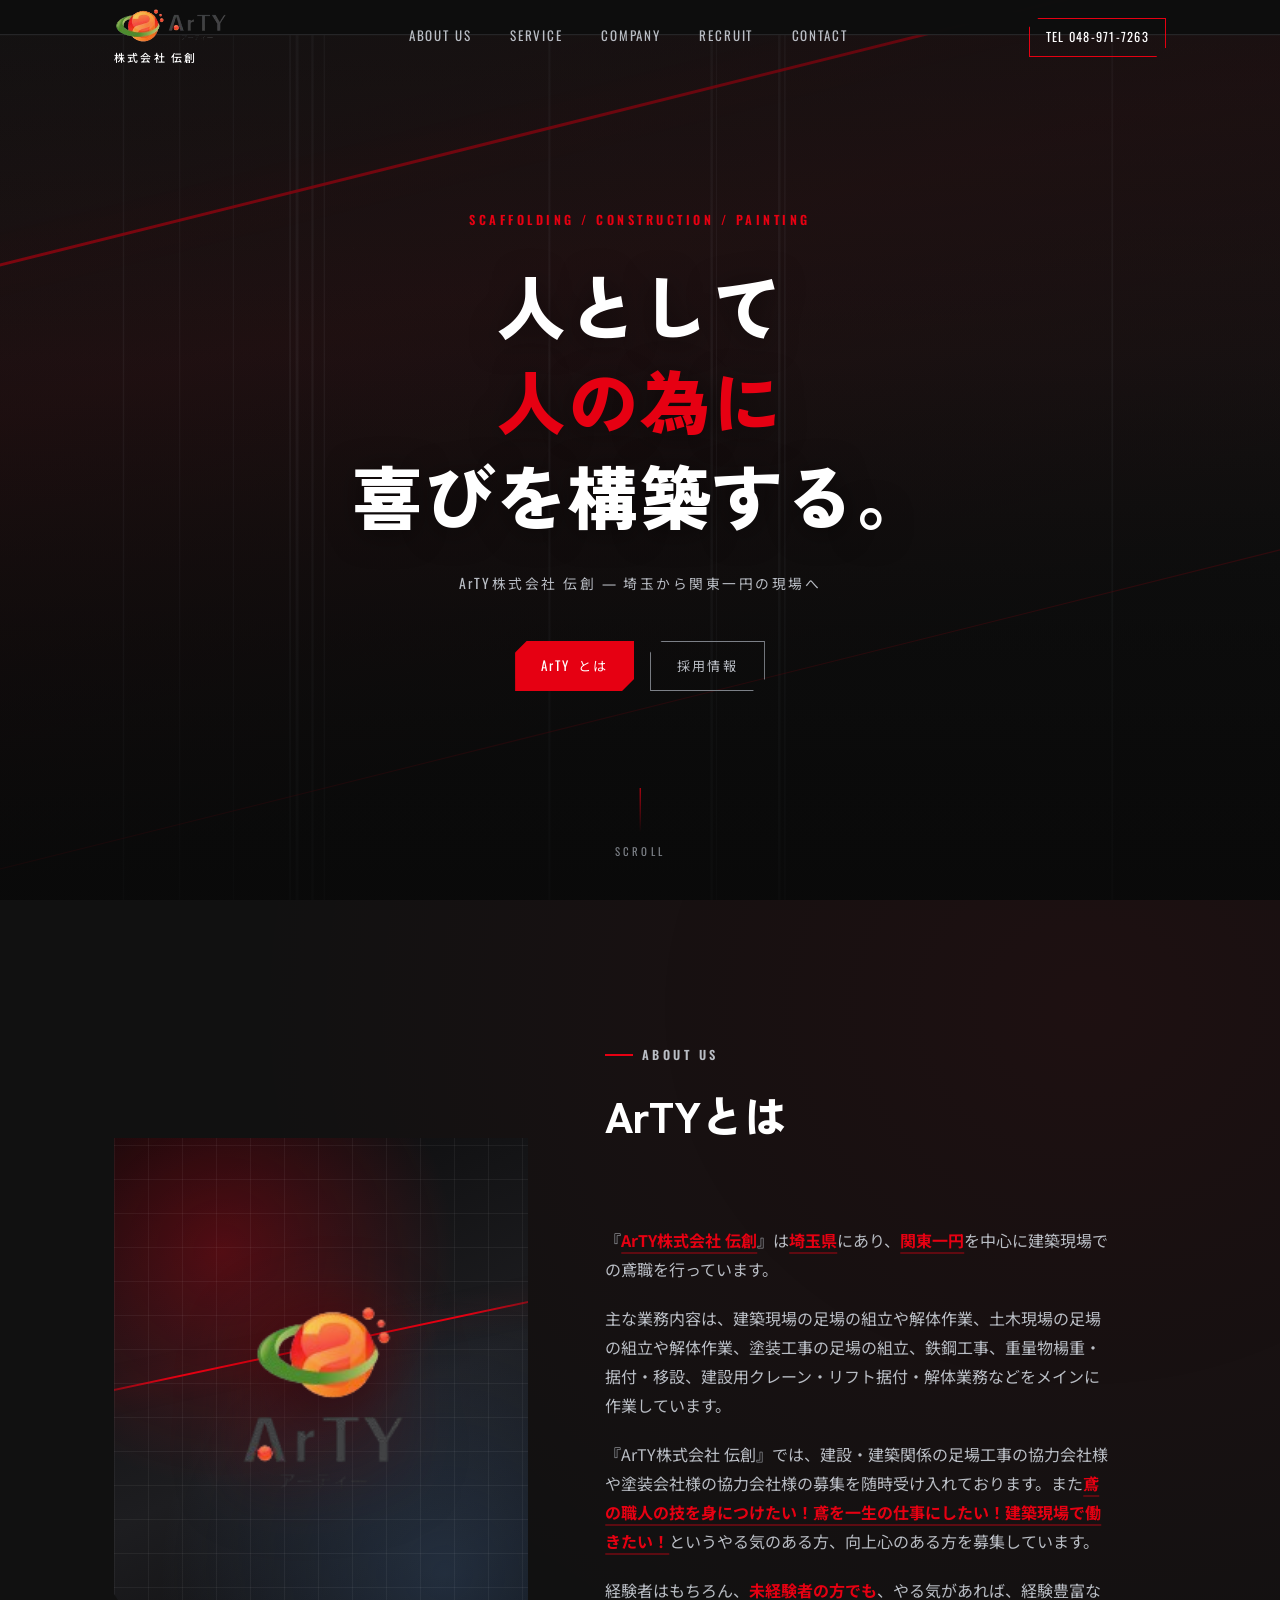
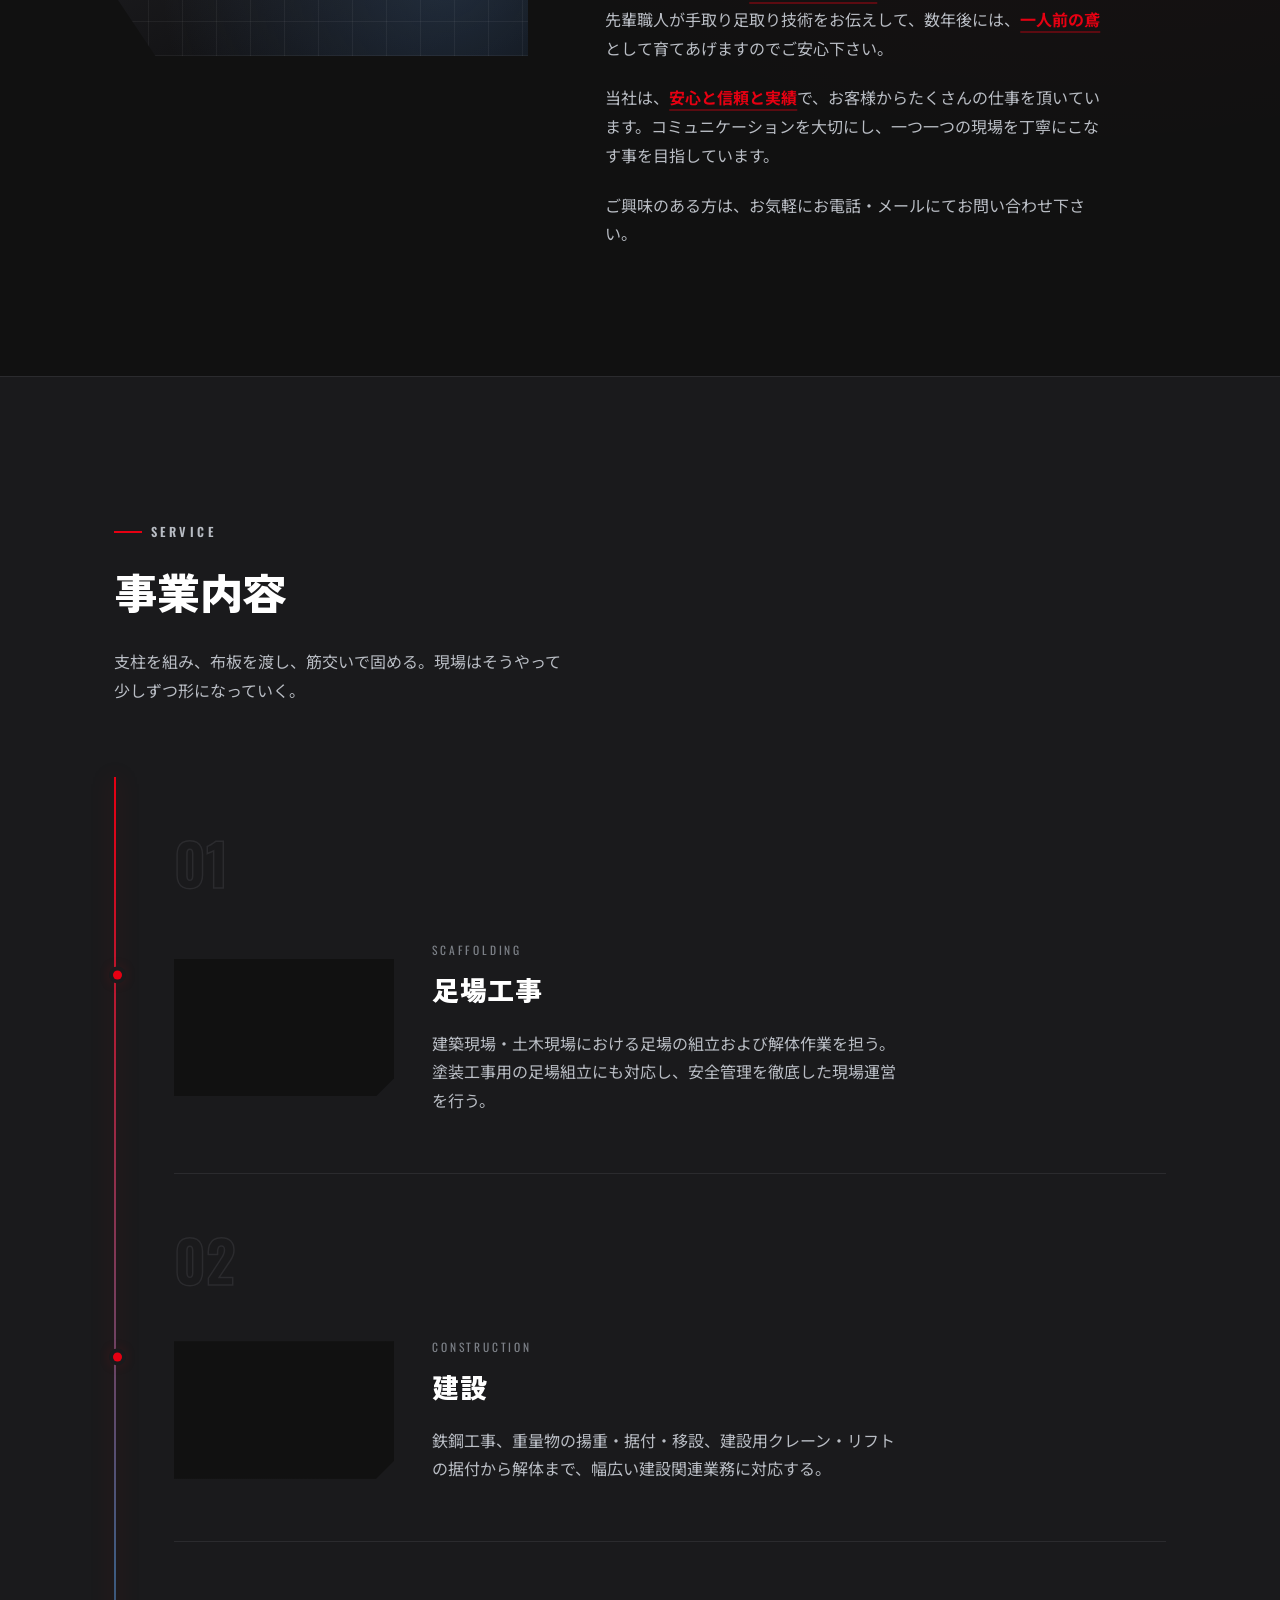
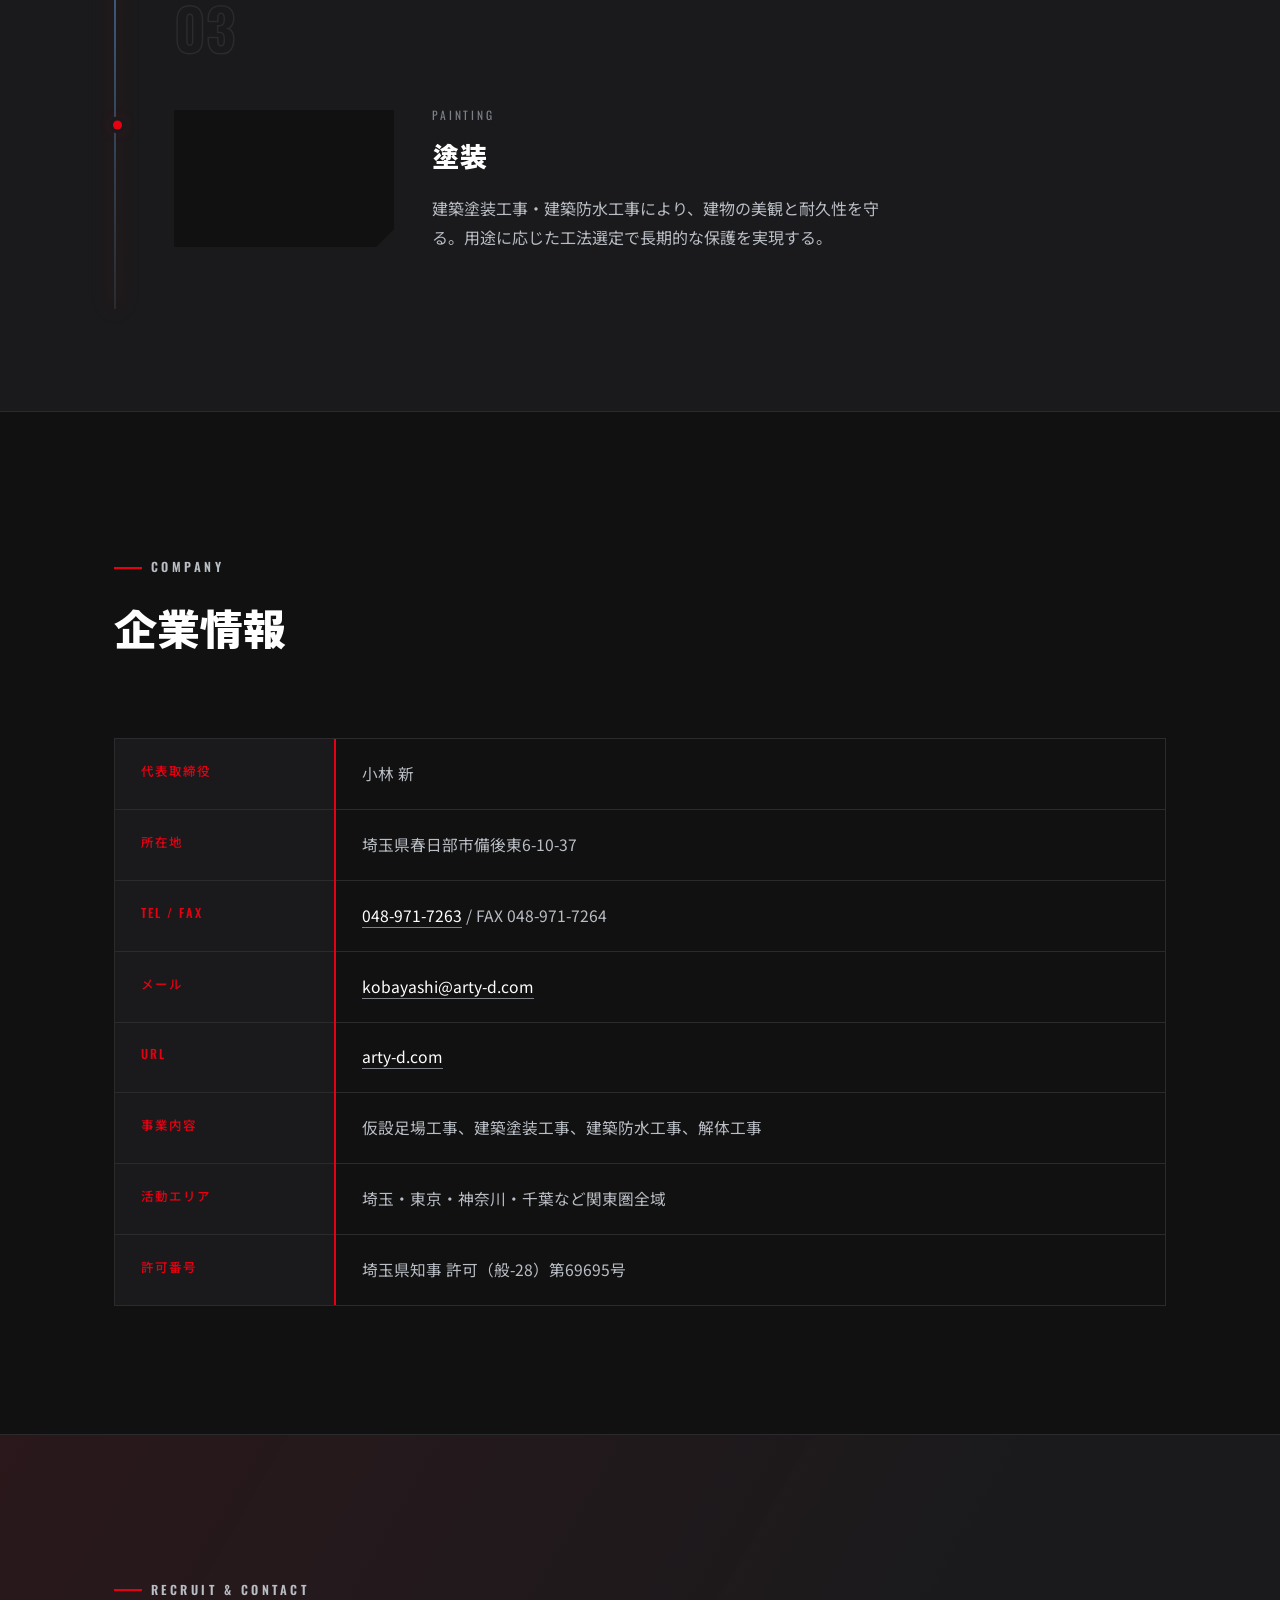
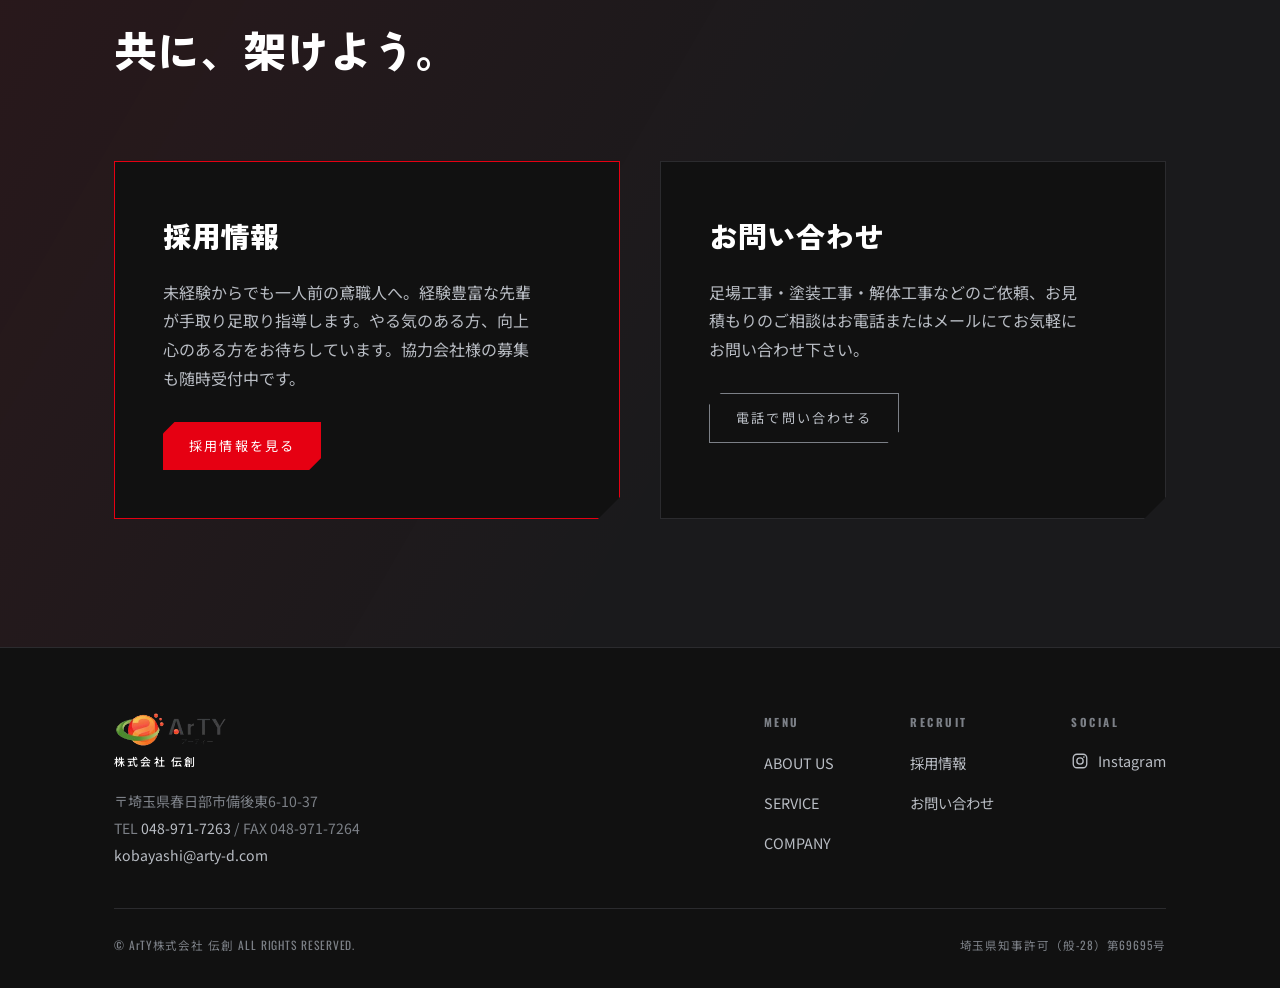
==== commit 6ba8bfd9: "Fix ArTY casing on hero button and add Instagram footer link The hero CTA inherited .btn's uppercase" ====
--- a/index.html
+++ b/index.html
@@ -52,7 +52,7 @@
     <h1>人として<br><em>人の為に</em><br>喜びを構築する。</h1>
     <p class="hero-sub">ArTY株式会社 伝創 — 埼玉から関東一円の現場へ</p>
     <div class="hero-actions">
-      <a href="#about" class="btn btn-primary">ArTYとは</a>
+      <a href="#about" class="btn btn-primary"><span class="brand-mark">ArTY</span>とは</a>
       <a href="recruit.html" class="btn btn-ghost">採用情報</a>
     </div>
   </div>
@@ -230,6 +230,21 @@
           <ul>
             <li><a href="recruit.html">採用情報</a></li>
             <li><a href="#contact">お問い合わせ</a></li>
+          </ul>
+        </div>
+        <div class="footer-col">
+          <h3>Social</h3>
+          <ul>
+            <li>
+              <a href="https://www.instagram.com/denso0415arty/" target="_blank" rel="noopener" class="social-link">
+                <svg viewBox="0 0 24 24" fill="none" stroke="currentColor" stroke-width="1.8" aria-hidden="true">
+                  <rect x="3" y="3" width="18" height="18" rx="5"/>
+                  <circle cx="12" cy="12" r="4.2"/>
+                  <circle cx="17.2" cy="6.8" r="1.1" fill="currentColor" stroke="none"/>
+                </svg>
+                <span>Instagram</span>
+              </a>
+            </li>
           </ul>
         </div>
       </div>
--- a/assets/css/style.css
+++ b/assets/css/style.css
@@ -257,6 +257,7 @@
     margin-top:2.8rem;
     display:flex; gap:1rem; justify-content:center; flex-wrap:wrap;
   }
+  .brand-mark{ text-transform:none; }
   .btn{
     font-family:var(--font-label);
     font-size:.82rem;
@@ -643,6 +644,8 @@
     transition:color .2s ease;
   }
   .footer-col a:hover{ color:var(--red); }
+  .social-link{ display:inline-flex; align-items:center; gap:.55rem; }
+  .social-link svg{ width:18px; height:18px; flex-shrink:0; }
   .footer-bottom{
     display:flex; justify-content:space-between; flex-wrap:wrap; gap:1rem;
     padding-top:1.6rem;
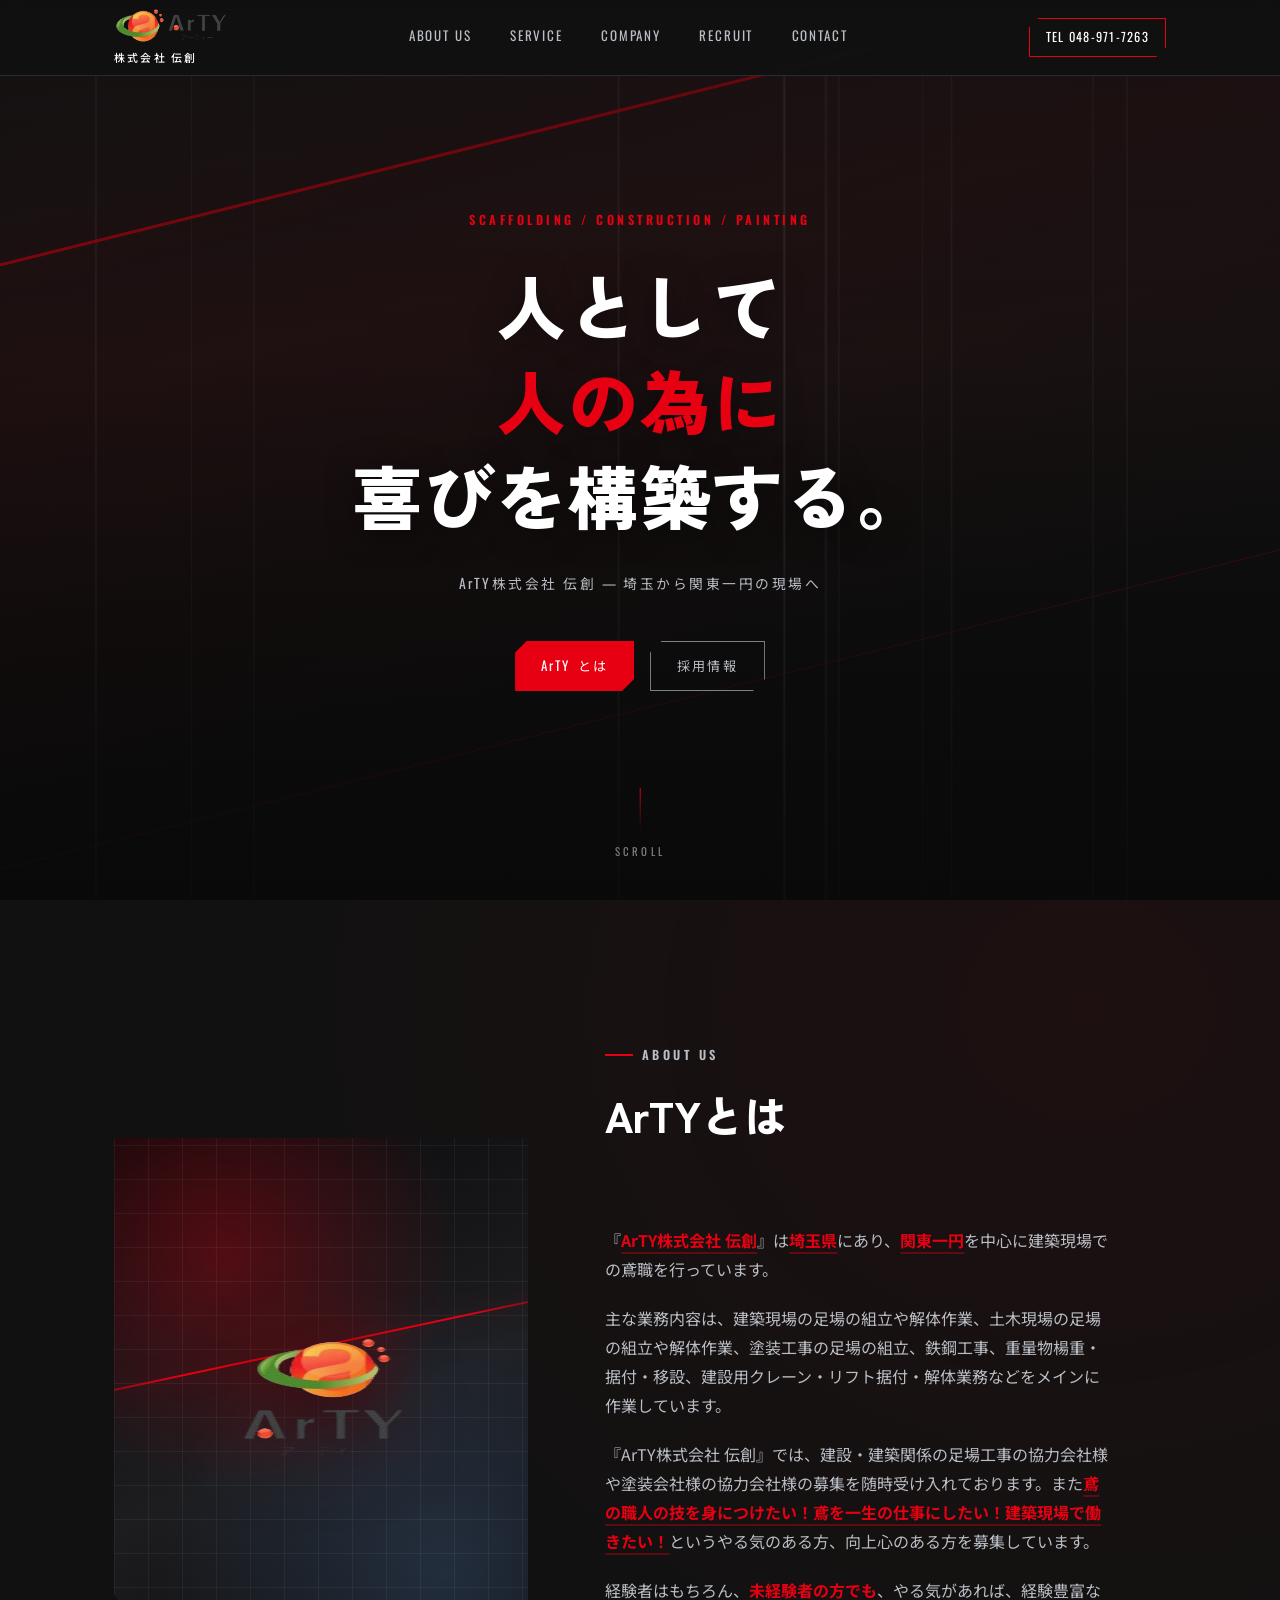
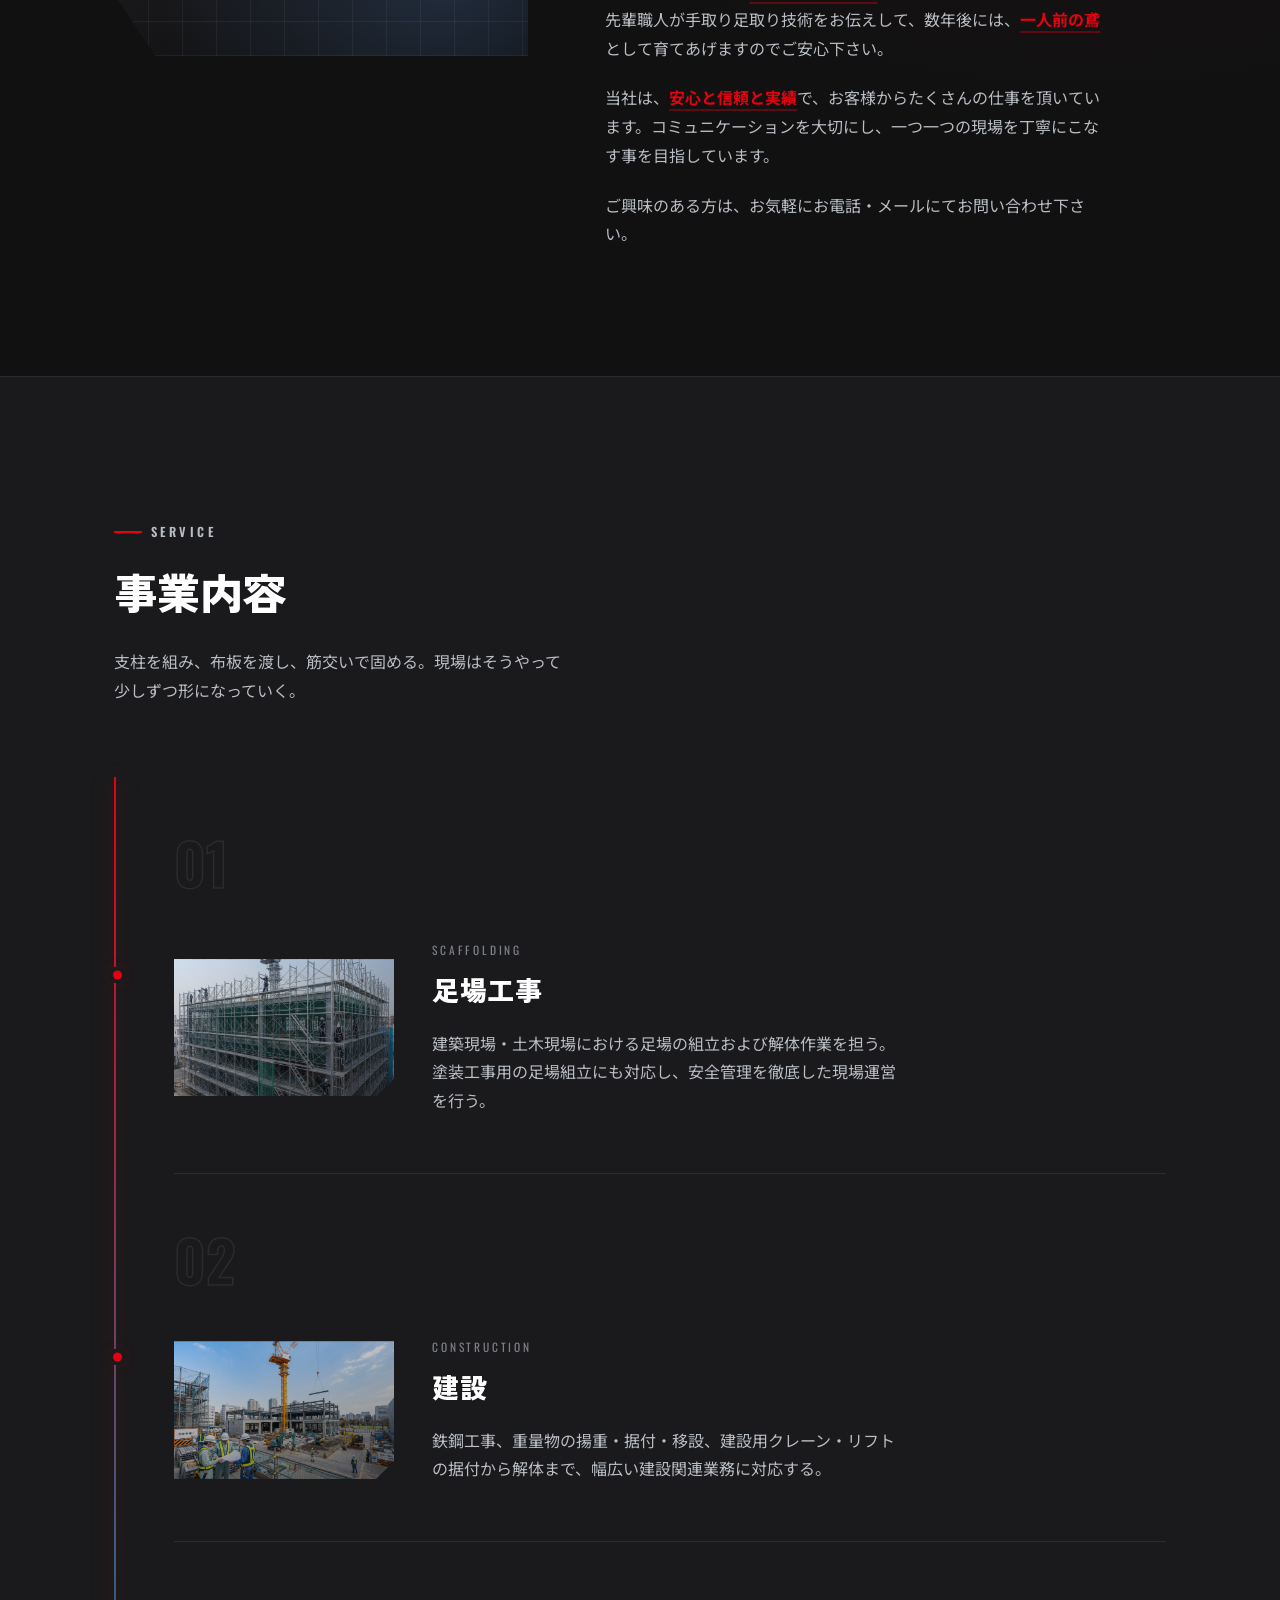
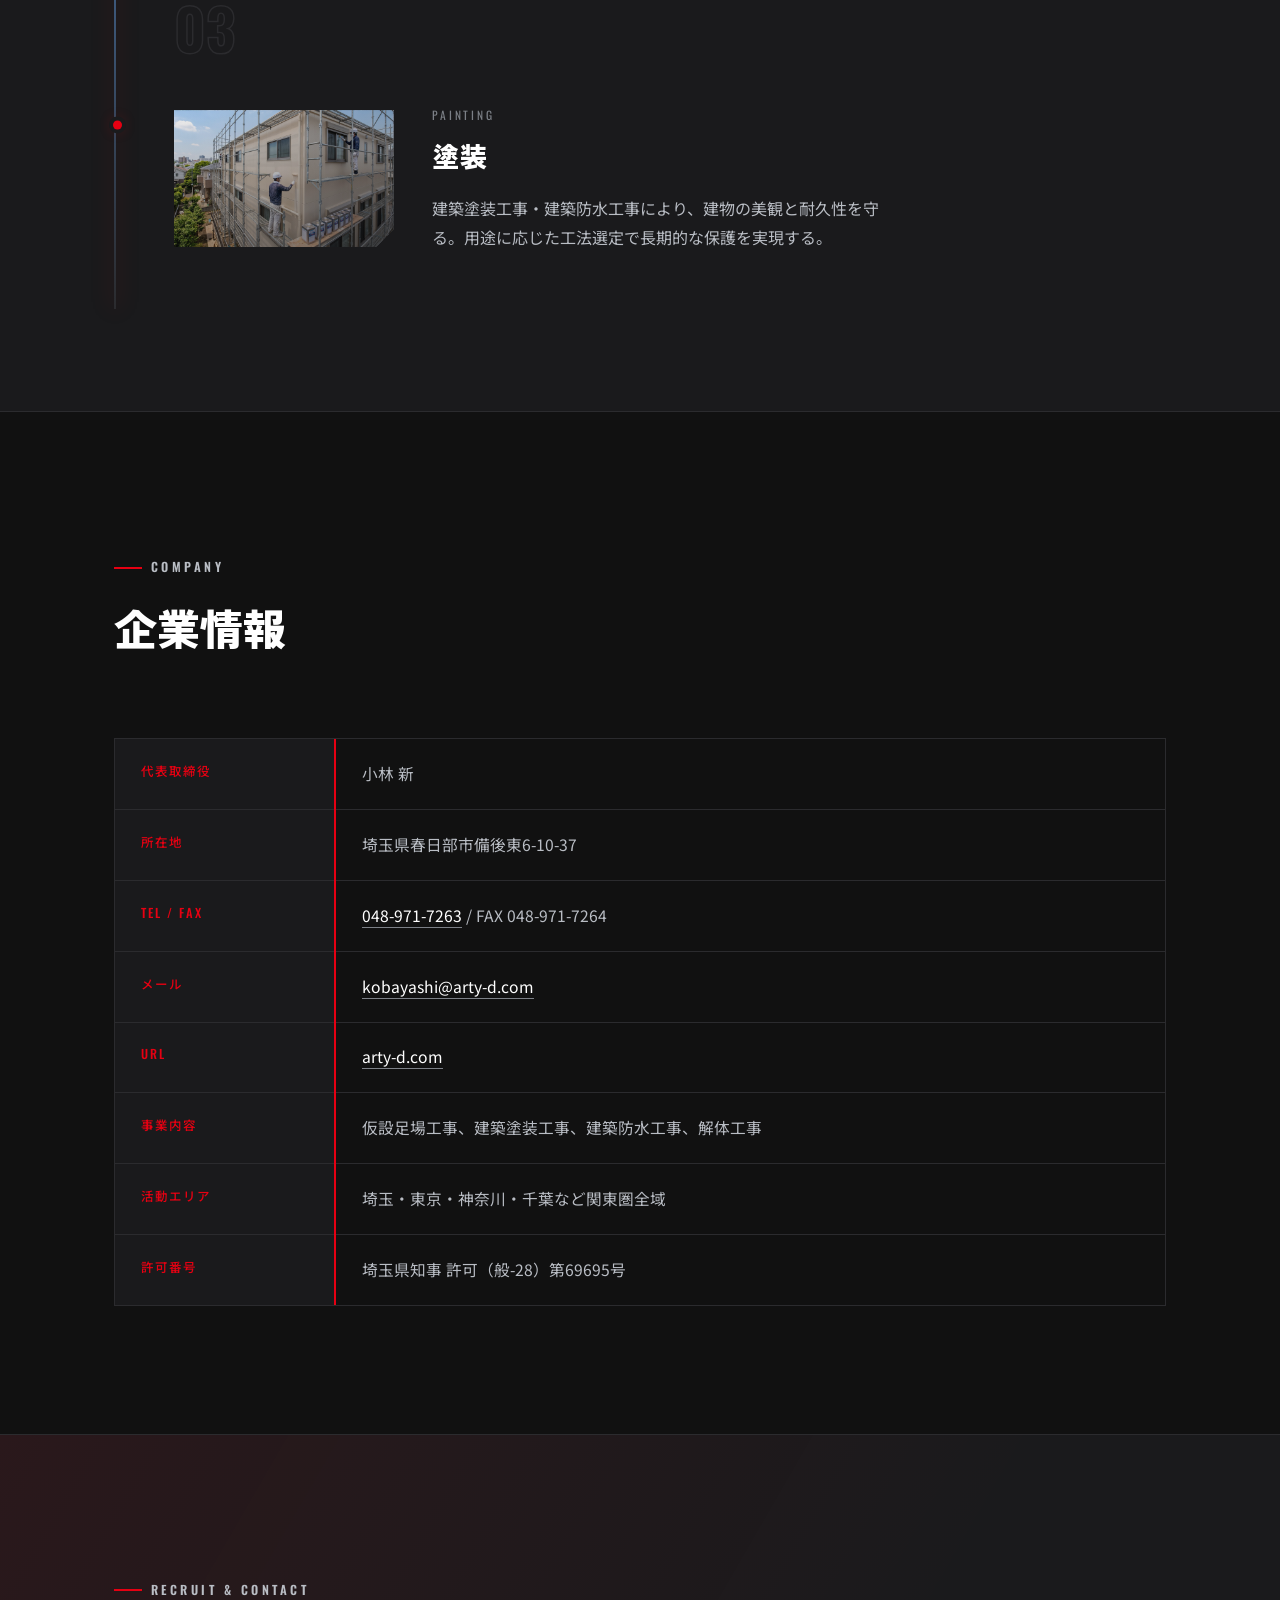
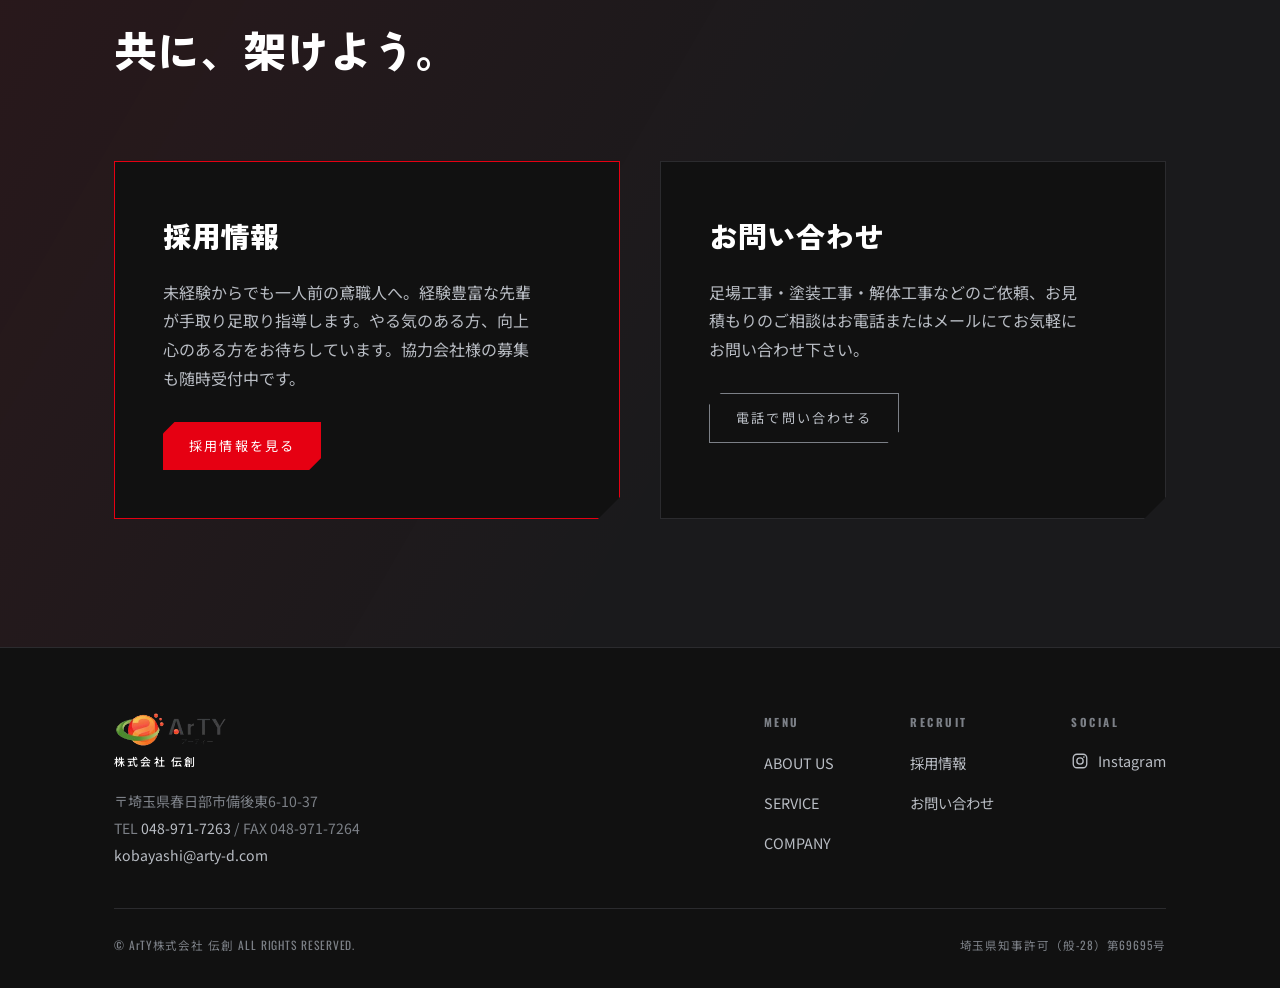
==== commit 39685835: "Bring SEO metadata up to parity with (and beyond) the live WordPress site Checked https://arty-d.com" ====
--- a/index.html
+++ b/index.html
@@ -3,21 +3,70 @@
 <head>
 <meta charset="UTF-8">
 <meta name="viewport" content="width=device-width, initial-scale=1.0">
-<title>ArTY株式会社 伝創</title>
-<meta name="description" content="埼玉県春日部市、関東一円で鳶職・足場工事を手がけるArTY株式会社 伝創のコーポレートサイト">
+<title>ArTY株式会社 伝創｜埼玉・関東一円の足場工事、建設、塗装</title>
+<meta name="description" content="埼玉県春日部市を拠点に、関東一円で足場工事・建設・塗装工事を行うArTY株式会社 伝創の公式サイト。未経験者歓迎の求人情報も掲載しています。">
+<meta name="keywords" content="足場工事,建設,塗装,鳶,埼玉,春日部市,関東,求人,ArTY,株式会社伝創">
+<link rel="canonical" href="https://arty-d.com/">
 <link rel="icon" type="image/png" sizes="16x16" href="assets/favicon/favicon-16.png">
 <link rel="icon" type="image/png" sizes="32x32" href="assets/favicon/favicon-32.png">
 <link rel="icon" type="image/png" sizes="512x512" href="assets/favicon/favicon-512.png">
 <link rel="apple-touch-icon" sizes="180x180" href="assets/favicon/apple-touch-icon.png">
+
+<meta property="og:type" content="website">
+<meta property="og:site_name" content="ArTY株式会社 伝創">
+<meta property="og:locale" content="ja_JP">
+<meta property="og:url" content="https://arty-d.com/">
+<meta property="og:title" content="ArTY株式会社 伝創｜埼玉・関東一円の足場工事、建設、塗装">
+<meta property="og:description" content="埼玉県春日部市を拠点に、関東一円で足場工事・建設・塗装工事を行うArTY株式会社 伝創の公式サイト。未経験者歓迎の求人情報も掲載しています。">
+<meta property="og:image" content="https://arty-d.com/assets/images/service-scaffolding.jpg">
+<meta property="og:image:width" content="1600">
+<meta property="og:image:height" content="872">
+<meta name="twitter:card" content="summary_large_image">
+<meta name="twitter:title" content="ArTY株式会社 伝創｜埼玉・関東一円の足場工事、建設、塗装">
+<meta name="twitter:description" content="埼玉県春日部市を拠点に、関東一円で足場工事・建設・塗装工事を行うArTY株式会社 伝創の公式サイト。未経験者歓迎の求人情報も掲載しています。">
+<meta name="twitter:image" content="https://arty-d.com/assets/images/service-scaffolding.jpg">
+
 <link rel="stylesheet" href="https://fonts.googleapis.com/css2?family=Zen+Kaku+Gothic+New:wght@400;500;700;900&family=Noto+Sans+JP:wght@400;500;700&family=Oswald:wght@400;500;600;700&display=swap">
 <link rel="stylesheet" href="assets/css/style.css">
 
+<script type="application/ld+json">
+{
+  "@context": "https://schema.org",
+  "@type": "GeneralContractor",
+  "name": "ArTY株式会社 伝創",
+  "alternateName": "ArTY",
+  "url": "https://arty-d.com/",
+  "logo": "https://arty-d.com/assets/images/logo.png",
+  "image": "https://arty-d.com/assets/images/service-scaffolding.jpg",
+  "description": "埼玉県春日部市を拠点に、関東一円で足場工事・建設・塗装工事を行う鳶職の会社です。",
+  "telephone": "+81-48-971-7263",
+  "faxNumber": "+81-48-971-7264",
+  "email": "kobayashi@arty-d.com",
+  "address": {
+    "@type": "PostalAddress",
+    "streetAddress": "備後東6-10-37",
+    "addressLocality": "春日部市",
+    "addressRegion": "埼玉県",
+    "addressCountry": "JP"
+  },
+  "areaServed": [
+    { "@type": "State", "name": "埼玉県" },
+    { "@type": "State", "name": "東京都" },
+    { "@type": "State", "name": "神奈川県" },
+    { "@type": "State", "name": "千葉県" }
+  ],
+  "sameAs": [
+    "https://www.instagram.com/denso0415arty/"
+  ]
+}
+</script>
+
 </head>
 <body>
 
 <header class="site-header" id="siteHeader">
   <div class="wrap header-inner">
-    <a href="#top" class="logo"><img src="assets/images/logo.png" alt="ArTY株式会社 伝創"><small>株式会社 伝創</small></a>
+    <a href="#top" class="logo"><img src="assets/images/logo.png" width="214" height="64" alt="ArTY株式会社 伝創"><small>株式会社 伝創</small></a>
     <nav class="nav-links">
       <a href="#about">ABOUT US</a>
       <a href="#service">SERVICE</a>
@@ -65,7 +114,7 @@
 <section class="about" id="about" data-reveal>
   <div class="wrap about-grid">
     <div class="about-visual">
-      <img class="about-visual-logo" src="assets/images/logo-mark.png" alt="ArTY株式会社 伝創">
+      <img class="about-visual-logo" src="assets/images/logo-mark.png" width="129" height="132" loading="lazy" alt="ArTY株式会社 伝創">
     </div>
     <div>
       <div class="section-head">
@@ -209,7 +258,7 @@
   <div class="wrap">
     <div class="footer-top">
       <div class="footer-brand">
-        <a href="#top" class="logo"><img src="assets/images/logo.png" alt="ArTY株式会社 伝創"><small>株式会社 伝創</small></a>
+        <a href="#top" class="logo"><img src="assets/images/logo.png" width="214" height="64" loading="lazy" alt="ArTY株式会社 伝創"><small>株式会社 伝創</small></a>
         <address>
           〒埼玉県春日部市備後東6-10-37<br>
           TEL <a href="tel:048-971-7263">048-971-7263</a> / FAX 048-971-7264<br>
--- a/assets/css/style.css
+++ b/assets/css/style.css
@@ -476,9 +476,9 @@
   .work-figure.has-photo::after{
     background:linear-gradient(160deg, rgba(17,17,17,.05), rgba(17,17,17,.6));
   }
-  .work-figure.photo-scaffolding{ background-image:url('assets/images/service-scaffolding.jpg'); }
-  .work-figure.photo-construction{ background-image:url('assets/images/service-construction.jpg'); }
-  .work-figure.photo-painting{ background-image:url('assets/images/service-painting.jpg'); }
+  .work-figure.photo-scaffolding{ background-image:url('../images/service-scaffolding.jpg'); }
+  .work-figure.photo-construction{ background-image:url('../images/service-construction.jpg'); }
+  .work-figure.photo-painting{ background-image:url('../images/service-painting.jpg'); }
   .work-body{
     grid-column:1 / -1;
   }
